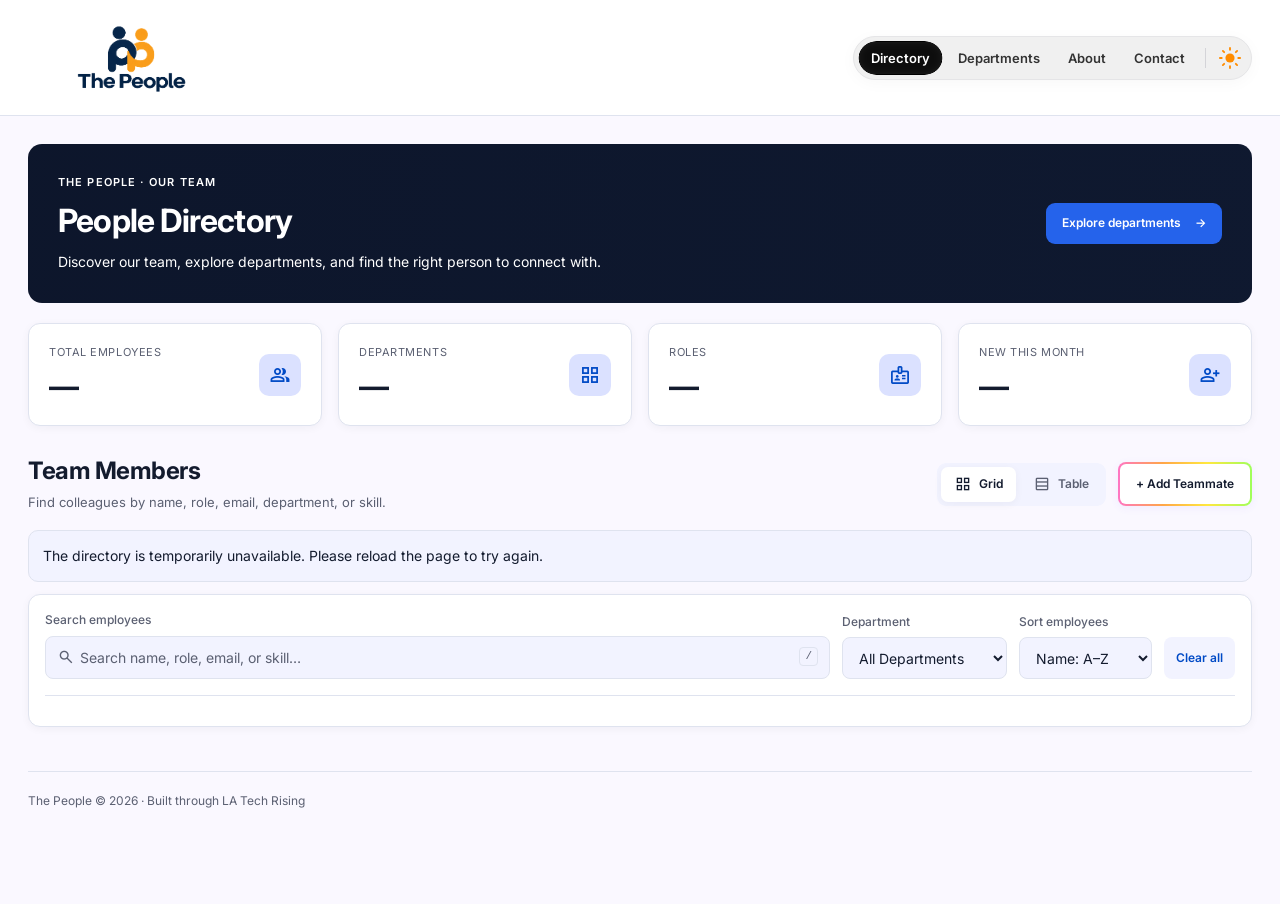
==== index.html @ 2de629af "Revert "Integrate Jacquese's larger employee cards with all profile sections"" ====
<!DOCTYPE html>
<html lang="en">
<head>
  <meta charset="UTF-8">
  <meta name="viewport" content="width=device-width, initial-scale=1">
  <meta name="description" content="The People: find team members, explore departments, and connect with the team.">
  <title>The People | Employee Directory</title>
  <link rel="icon" type="image/png" href="the-people-logo.png">
  <link rel="stylesheet" href="https://fonts.googleapis.com/css2?family=Inter:wght@400;500;600;700&display=swap">
  <link rel="stylesheet" href="https://fonts.googleapis.com/css2?family=Material+Symbols+Outlined:opsz,wght,FILL,GRAD@20..48,400,0,0&display=swap">
  <link rel="stylesheet" href="directory.css?v=najeeb-d2d3-city-time-16">
  <link rel="stylesheet" href="theme-changer.css?v=theme-11">
  <link rel="stylesheet" href="kinetic-nav.css?v=kinetic-sentence-14">
  <link rel="stylesheet" href="liquid-navigation.css?v=liquid-nav-15">
</head>
<body class="directory-page">
  <a class="skip-link" href="#directory">Skip to employee directory</a>
  <header class="directory-header" id="Home">
    <div class="header-container">
      <a class="logo people-logo" href="#directory" aria-label="The People directory"><img src="the-people-logo.png" alt="The People" width="1960" height="816"></a>
      <button class="menu-toggle" type="button" aria-label="Open navigation menu" aria-controls="primary-navigation" aria-expanded="false">☰</button>
      <nav class="nav-links liquid-navigation" id="primary-navigation" aria-label="Main navigation">
        <svg class="liquid-defs" aria-hidden="true" width="0" height="0"><defs><filter id="directory-nav-goo" x="-30%" y="-70%" width="160%" height="240%"><feGaussianBlur in="SourceGraphic" stdDeviation="5" result="blur"/><feColorMatrix in="blur" mode="matrix" values="1 0 0 0 0  0 1 0 0 0  0 0 1 0 0  0 0 0 18 -7"/></filter></defs></svg><span class="liquid-layer" aria-hidden="true"><span class="liquid-pill"></span></span>
        <a href="#directory">Directory</a><a href="#Departments">Departments</a><a href="#About">About</a><a href="#Contact">Contact</a>
        <span class="liquid-divider" aria-hidden="true"></span>
        <button id="darkModeToggle" class="theme-changer" type="button" aria-label="Switch to dark mode" aria-pressed="false" title="Switch to dark mode"><svg class="changer-sun" viewBox="0 0 24 24" aria-hidden="true"><circle cx="12" cy="12" r="5" fill="currentColor"/><path d="M12 1v2m0 18v2M4.22 4.22l1.42 1.42m12.72 12.72l1.42 1.42M1 12h2m18 0h2M4.22 19.78l1.42-1.42M18.36 5.64l1.42-1.42" fill="none" stroke="currentColor" stroke-width="2" stroke-linecap="round"/></svg><svg class="changer-moon" viewBox="0 0 24 24" aria-hidden="true"><path d="M21 12.79A9 9 0 1 1 11.21 3 7 7 0 0 0 21 12.79Z" fill="currentColor"/></svg></button>
      </nav>

    </div>
  </header>
  <main class="page-shell" id="page-content">
    <section data-page="directory" class="hero-section" aria-labelledby="page-title">
      <div><p class="hero-label">THE PEOPLE · OUR TEAM</p><h1 id="page-title">People Directory</h1><p class="hero-description">Discover our team, explore departments, and find the right person to connect with.</p></div>
      <a class="hero-link" href="#Departments">Explore departments <span aria-hidden="true">→</span></a>
    </section>
    <section data-page="directory" class="statistics-section" aria-label="Employee statistics">
      <article class="stat-card"><div><p>Total employees</p><h2 id="total-employees">—</h2></div><span class="stat-icon" aria-hidden="true"><span class="material-symbols-outlined">group</span></span></article>
      <article class="stat-card"><div><p>Departments</p><h2 id="total-departments">—</h2></div><span class="stat-icon" aria-hidden="true"><span class="material-symbols-outlined">grid_view</span></span></article>
      <article class="stat-card"><div><p>Roles</p><h2 id="total-roles">—</h2></div><span class="stat-icon" aria-hidden="true"><span class="material-symbols-outlined">badge</span></span></article>
      <article class="stat-card"><div><p>New this month</p><h2 id="new-employees">—</h2></div><span class="stat-icon" aria-hidden="true"><span class="material-symbols-outlined">person_add</span></span></article>
    </section>
    <section data-page="directory" id="directory" class="directory-section">
      <div class="section-heading">
        <div><h2>Team Members</h2><p class="search-intro">Find colleagues by <span class="kinetic-word">name</span>, <span class="kinetic-word">role</span>, <span class="kinetic-word">email</span>, <span class="kinetic-word">department</span>, or <span class="kinetic-word">skill</span>.</p></div>
        <div class="directory-toolbar">
        <div class="view-switch" role="group" aria-label="Directory view">
          <button id="viewGridBtn" type="button" aria-pressed="true" aria-controls="employee-list"><span class="material-symbols-outlined" aria-hidden="true">grid_view</span> Grid</button>
          <button id="viewTableBtn" type="button" aria-pressed="false" aria-controls="employee-table-view"><span class="material-symbols-outlined" aria-hidden="true">table_rows</span> Table</button>
        </div>
        <a class="add-teammate" href="admin.html">+ Add Teammate</a>
        </div>
      </div>
      <p id="directory-status" role="status" aria-live="polite" hidden></p>
      <section class="filter-panel" aria-label="Find employees">
        <div class="search-container">
          <div class="search-field"><label for="search">Search employees</label><div class="input-wrap"><span class="search-icon material-symbols-outlined" aria-hidden="true">search</span><input id="search" type="search" placeholder="Search name, role, email, or skill…" aria-keyshortcuts="/"><kbd aria-hidden="true">/</kbd></div></div>
          <div class="filter-field"><label for="department-filter">Department</label><select id="department-filter"><option value="all">All Departments</option></select></div>
          <div class="filter-field"><label for="sort-filter">Sort employees</label><select id="sort-filter"><option value="az">Name: A–Z</option><option value="za">Name: Z–A</option></select></div>
          <button id="clearSearch" class="clear-button" type="button" aria-label="Clear search and filters">Clear all</button>
        </div>
        <div id="department-pills" class="department-pills" role="group" aria-label="Quick department filters"></div>
      </section>
      <p id="results-count" aria-live="polite"></p>
      <section id="employee-list" class="employee-grid" aria-label="Employee profiles"></section>
      <div id="employee-table-view" class="table-wrap" hidden>
        <table class="employee-table"><caption class="visually-hidden">Team members matching your search and department filter</caption><thead><tr><th scope="col">Employee</th><th scope="col">Department</th><th scope="col">Email</th><th scope="col">Skills</th><th scope="col">Actions</th></tr></thead><tbody id="employee-table-body"></tbody></table>
      </div>
    </section>
    <section data-page="Departments" hidden id="Departments" class="departments-section" aria-labelledby="departments-heading">
      <div class="section-heading"><div><h2 id="departments-heading">Departments</h2><p>Select a department to meet its team.</p></div></div>
      <div id="department-grid" class="department-grid" role="group" aria-label="Departments"></div>
      <div id="department-members" class="department-members" aria-live="polite" hidden></div>
    </section>
      <section data-page="About" hidden id="About" class="about-section" aria-label="About Our Team"><p class="eyebrow">BUILT TOGETHER</p><h2>About Our Team</h2><p>We built this Employee Directory App through the LA Tech Rising internship program. Our team uses HTML, CSS, and JavaScript to help people find colleagues, explore departments, and connect.</p><div class="team-values"><span>Collaboration</span><span>Learning</span><span>Teamwork</span></div></section>
      <section data-page="Contact" hidden id="Contact" class="contact-section" aria-label="Contact Us"><p class="eyebrow">LET’S CONNECT</p><h2>Contact Us</h2><dl><div><dt>Email</dt><dd><a href="mailto:Aomid6362@gmail.com">Aomid6362@gmail.com</a></dd></div><div><dt>Location</dt><dd>Los Angeles, CA</dd></div><div><dt>LinkedIn</dt><dd><a href="https://www.linkedin.com/in/ahmadiomid92/" target="_blank" rel="noopener noreferrer">Omid Ahmadi ↗</a></dd></div></dl></section>
    <footer id="site-footer"><p>The People © 2026 · Built through LA Tech Rising</p></footer>
  </main>
  <!-- Keep this order: library, configuration, shared store, directory UI. -->
  <script src="supabase-2.118.0.js"></script>
  <script src="supabase-config.js"></script>
  <script src="employee-store.js?v=world-location-17"></script>
  <script src="card-local-time.js?v=world-location-17"></script>
  <script src="directory.js?v=najeeb-d2d3-spotlight-profile-18"></script>
  <script src="kinetic-text.js?v=kinetic-sentence-14"></script>
  <script src="liquid-navigation.js?v=liquid-nav-15"></script>
</body>
</html>
---- directory.css ----
/* Design adapted from the uploaded Stitch page. Public directory only;
   admin.html uses admin.css; both pages load their own feature styles. */
:root{color-scheme:light;--page:#faf8ff;--panel:#fff;--soft:#f2f3ff;--line:#dfe3ef;--ink:#131b2e;--muted:#5b6072;--primary:#004ac6;--primary-soft:#dbe1ff;--hero:#172343;--shadow:0 2px 9px rgba(19,27,46,.045)}
body.darkMode{color-scheme:dark;--page:#101522;--panel:#192131;--soft:#242d42;--line:#35415a;--ink:#edf1ff;--muted:#b8c3db;--primary:#a7c1ff;--primary-soft:#293d67;--hero:#1b2b51;--shadow:0 2px 9px rgba(0,0,0,.12)}
*{box-sizing:border-box}html{scroll-behavior:smooth;scroll-padding-top:24px}body{margin:0;background:var(--page);color:var(--ink);font:14px/1.55 Inter,Arial,sans-serif}h1,h2,h3,p{margin:0}h1,h2,h3{line-height:1.25}a{color:var(--primary)}button,input,select{font:inherit}button,a,input,select{-webkit-tap-highlight-color:transparent}button{cursor:pointer}button:disabled{cursor:default}button,a,input,select{touch-action:manipulation}button:focus-visible,a:focus-visible,input:focus-visible,select:focus-visible,[tabindex]:focus-visible{outline:3px solid var(--primary);outline-offset:3px}[hidden]{display:none!important}img{max-width:100%}.visually-hidden,.skip-link:not(:focus){position:absolute;width:1px;height:1px;padding:0;margin:-1px;overflow:hidden;clip-path:inset(50%);white-space:nowrap;border:0}.skip-link:focus{display:block;padding:12px;background:var(--panel)}
.directory-header{background:var(--panel);border-bottom:1px solid var(--line)}.header-container{max-width:1280px;margin:auto;min-height:76px;padding:16px 28px;display:flex;align-items:center;gap:24px}.logo{display:flex;align-items:center;gap:10px;font-weight:700;font-size:18px;color:var(--ink);text-decoration:none;white-space:nowrap}.brand-mark{display:grid;place-items:center;width:34px;height:34px;border-radius:10px;background:var(--primary);color:var(--panel);font-size:13px}.brand-label{font-size:11px;background:var(--soft);color:var(--muted);padding:3px 9px;border-radius:20px;font-weight:500}.nav-links{display:flex;gap:5px;margin-left:auto}.nav-links a{padding:8px 11px;border-radius:8px;color:var(--muted);text-decoration:none;font-size:13px;font-weight:500}.nav-links a:hover,.nav-links a.active{background:var(--soft);color:var(--ink)}.theme-toggle,.menu-toggle{border:1px solid var(--line);border-radius:8px;background:var(--panel);color:var(--ink);min-height:40px;padding:7px 11px;font-size:12px;white-space:nowrap}.menu-toggle{display:none}.page-shell{max-width:1280px;padding:28px;margin:auto}
.hero-section{display:flex;align-items:center;justify-content:space-between;gap:24px;padding:30px;border-radius:14px;background:var(--hero);color:#fff}.hero-label{font-size:11px;letter-spacing:.1em;font-weight:600;color:#c8d7ff;margin-bottom:10px}.hero-section h1{font-size:32px;letter-spacing:-.025em}.hero-description{margin-top:10px;max-width:620px;color:#d1daef}.hero-link{flex-shrink:0;display:inline-flex;align-items:center;gap:14px;padding:11px 16px;border-radius:9px;background:#2563eb;color:#fff;text-decoration:none;font-size:12px;font-weight:600}.hero-link:hover{background:#1955d8}
.statistics-section{display:grid;grid-template-columns:repeat(4,minmax(0,1fr));gap:16px;margin:20px 0 30px}.stat-card{display:flex;align-items:center;justify-content:space-between;gap:16px;padding:20px;border:1px solid var(--line);border-radius:12px;background:var(--panel);box-shadow:var(--shadow)}.stat-card p{font-size:11px;text-transform:uppercase;letter-spacing:.05em;color:var(--muted)}.stat-card h2{font-size:30px;margin-top:7px;letter-spacing:-.02em}.stat-icon{display:grid;place-items:center;flex:0 0 42px;height:42px;border-radius:10px;background:var(--primary-soft);color:var(--primary);font-size:22px}
.section-heading{display:flex;align-items:center;justify-content:space-between;gap:16px;margin-bottom:18px}.section-heading h2{font-size:24px;letter-spacing:-.02em}.section-heading p{margin-top:6px;color:var(--muted);font-size:13px}.view-switch{display:inline-flex;flex-shrink:0;gap:4px;background:var(--soft);padding:4px;border-radius:9px}.view-switch button{display:flex;gap:7px;align-items:center;border:0;border-radius:7px;padding:8px 13px;background:transparent;color:var(--muted);font-size:12px;font-weight:600}.view-switch button[aria-pressed="true"]{background:var(--panel);color:var(--ink);box-shadow:var(--shadow)}.view-switch span{font-size:18px;line-height:1}
.filter-panel{background:var(--panel);border:1px solid var(--line);border-radius:12px;padding:16px;box-shadow:var(--shadow)}.search-container{display:flex;align-items:flex-end;gap:12px}.search-container label{display:block;color:var(--muted);font-size:12px;font-weight:500;margin-bottom:6px}.search-field{min-width:0;flex:1}.input-wrap{position:relative}.input-wrap input{width:100%;padding:10px 38px 10px 34px}.search-icon{position:absolute;left:12px;top:10px;color:var(--muted)}kbd{position:absolute;right:12px;top:11px;color:var(--muted);border:1px solid var(--line);border-radius:4px;font-size:11px;padding:0 5px}.search-container input,.search-container select{min-height:42px;border:1px solid var(--line);border-radius:8px;background:var(--soft);color:var(--ink)}input::placeholder{color:var(--muted)}.search-container select{max-width:220px;width:100%;padding:9px 26px 9px 12px}.clear-button{min-height:42px;padding:8px 12px;border:0;border-radius:8px;background:var(--soft);color:var(--primary);font-size:12px;font-weight:600}.department-pills{display:flex;gap:8px;flex-wrap:wrap;margin-top:16px;border-top:1px solid var(--line);padding-top:14px}.department-pills button{padding:6px 12px;border:0;border-radius:20px;background:var(--soft);color:var(--muted);font-size:12px}.department-pills button[aria-pressed="true"]{background:var(--primary);color:var(--panel)}#results-count{font-size:12px;color:var(--muted);margin:16px 0}#directory-status{padding:14px;margin:12px 0;border:1px solid var(--line);background:var(--soft);border-radius:10px;color:var(--ink)}
.employee-grid{display:grid;grid-template-columns:repeat(4,minmax(0,1fr));gap:16px}.employee-card{display:flex;flex-direction:column;min-width:0;overflow:hidden;background:var(--panel);border:1px solid var(--line);border-radius:12px;box-shadow:var(--shadow);transition:box-shadow .18s,border-color .18s}.employee-card:hover{border-color:var(--primary);box-shadow:0 6px 20px rgba(19,27,46,.09)}.card-main{display:flex;flex:1;flex-direction:column;align-items:flex-start;gap:12px;padding:18px}.card-top{width:100%;display:flex;align-items:flex-start;justify-content:space-between;gap:10px}.employee-avatar{display:grid;place-items:center;overflow:hidden;flex-shrink:0;width:56px;height:56px;border-radius:50%;background:var(--primary-soft);color:var(--primary);font-size:17px;font-weight:600}.employee-avatar img{width:100%;height:100%;object-fit:cover}.employee-card h3{font-size:16px;letter-spacing:-.015em;overflow-wrap:anywhere}.employee-title{color:var(--muted);font-size:13px;margin-top:4px}.department-badge{display:inline-block;max-width:100%;border-radius:20px;background:var(--primary-soft);color:var(--primary);font-size:11px;font-weight:600;padding:4px 9px;overflow-wrap:anywhere}.employee-email{font-size:12px;color:var(--muted);text-decoration:none;overflow-wrap:anywhere}.employee-email:hover{text-decoration:underline;color:var(--primary)}.skill-badges{display:flex;flex-wrap:wrap;gap:5px}.skill-badge{display:inline-block;border-radius:5px;padding:3px 7px;background:var(--soft);color:var(--ink);font-size:11px;font-weight:500;overflow-wrap:anywhere}.card-footer{display:flex;align-items:center;justify-content:space-between;flex-wrap:wrap;gap:8px;padding:10px 14px;background:var(--soft)}.card-actions{display:flex;align-items:center;gap:6px}.copy-email,.profile-button{min-height:36px;padding:7px 9px;border:0;border-radius:7px;background:var(--panel);color:var(--primary);font-size:12px;font-weight:600}.profile-button{background:transparent}.copy-email:hover,.profile-button:hover{background:var(--primary-soft)}.social-links{display:flex;align-items:center;flex-wrap:wrap;gap:8px}.social-links a{display:inline-flex;align-items:center;justify-content:center;min-width:30px;min-height:30px;border-radius:6px;font-size:12px}.social-links img{display:block;width:19px;height:19px;object-fit:contain}.social-fallback{font-size:11px;padding:3px}.empty-state{grid-column:1/-1;text-align:center;padding:32px;color:var(--muted)}
.table-wrap{overflow-x:auto;border:1px solid var(--line);border-radius:12px;background:var(--panel)}.employee-table{border-collapse:collapse;width:100%;font-size:13px;min-width:720px;text-align:left}.employee-table th{padding:13px 16px;background:var(--soft);color:var(--muted);font-size:11px;letter-spacing:.04em;text-transform:uppercase;font-weight:600}.employee-table td{padding:14px 16px;border-top:1px solid var(--line);vertical-align:middle}.employee-table td:nth-child(4){min-width:170px}.table-person{display:flex;align-items:center;gap:10px;min-width:170px}.table-person .employee-avatar{width:38px;height:38px;font-size:12px}.table-person strong{font-size:13px;font-weight:600}.table-person p{font-size:12px;color:var(--muted);margin-top:3px}.employee-table .employee-email{color:var(--primary)}.table-actions{display:flex;gap:6px}
.departments-section{margin-top:34px;padding:24px;border:1px solid var(--line);border-radius:14px;background:var(--panel)}.department-grid{display:grid;grid-template-columns:repeat(auto-fit,minmax(160px,220px));gap:12px}.department-card{display:flex;flex-direction:column;align-items:flex-start;gap:4px;min-width:0;padding:16px;background:var(--soft);color:var(--ink);border:1px solid transparent;border-radius:10px;text-align:left}.department-card:hover,.department-card.active{border-color:var(--primary)}.department-icon{width:26px;height:26px;color:var(--primary);margin-bottom:8px}.department-icon svg,.department-arrow svg,.member-chevron svg{display:block;width:100%;height:100%}.department-name{font-size:14px;font-weight:600}.department-count{font-size:12px;color:var(--muted)}.department-footer{width:100%;display:flex;align-items:center;justify-content:space-between;margin-top:12px}.department-faces{display:flex}.department-face{display:grid;place-items:center;overflow:hidden;width:26px;height:26px;border:2px solid var(--panel);border-radius:50%;margin-left:-6px;background:var(--primary-soft);color:var(--primary);font-size:9px}.department-face:first-child{margin-left:0}.department-face img{width:100%;height:100%;object-fit:cover}.department-arrow{width:20px;height:20px;color:var(--primary)}.department-members{margin-top:20px;padding-top:20px;border-top:1px solid var(--line)}.department-members-header{display:flex;align-items:center;justify-content:space-between;margin-bottom:14px}.department-members-close{border:0;border-radius:7px;padding:7px 12px;background:var(--soft);color:var(--ink)}.department-member-list{display:grid;gap:8px;list-style:none;margin:0;padding:0}.member-item{border:1px solid var(--line);border-radius:9px;overflow:hidden}.member-row{display:flex;align-items:center;width:100%;gap:12px;background:var(--soft);color:var(--ink);border:0;padding:12px;text-align:left}.member-avatar{display:grid;place-items:center;overflow:hidden;flex:0 0 40px;height:40px;border-radius:50%;background:var(--primary-soft);color:var(--primary);font-size:12px}.member-avatar img{width:100%;height:100%;object-fit:cover}.member-text{display:flex;flex:1;flex-direction:column}.member-name{font-weight:600}.member-title{font-size:12px;color:var(--muted)}.member-chevron{width:18px;height:18px;color:var(--muted)}.member-item.open .member-chevron{transform:rotate(180deg)}.member-details{padding:16px}.member-email{display:block;margin-bottom:12px;overflow-wrap:anywhere}.member-actions{display:flex;gap:8px;flex-wrap:wrap}.member-details .social-links{margin-top:12px}
.about-contact-section{display:grid;grid-template-columns:1.2fr 1fr;gap:18px;margin-top:24px}.about-section,.contact-section{min-width:0;padding:24px;border-radius:12px;background:var(--panel);border:1px solid var(--line)}.eyebrow{font-size:10px;font-weight:600;letter-spacing:.09em;color:var(--primary);margin-bottom:9px}.about-contact-section h2{font-size:22px;margin-bottom:12px}.about-section>p:not(.eyebrow){color:var(--muted);line-height:1.8}.team-values{display:flex;flex-wrap:wrap;gap:8px;margin-top:20px}.team-values span{padding:6px 11px;border-radius:7px;background:var(--soft);font-size:12px;color:var(--muted)}dl{margin:0}dl>div{display:grid;grid-template-columns:75px minmax(0,1fr);gap:12px;margin-top:12px}dt{color:var(--muted);font-size:12px}dd{margin:0;overflow-wrap:anywhere}#site-footer{display:flex;justify-content:space-between;align-items:center;gap:16px;margin-top:28px;border-top:1px solid var(--line);padding:20px 0;color:var(--muted);font-size:12px}.footer-admin{display:inline-flex;align-items:center;gap:7px;padding:8px 14px;border:1px solid var(--line);border-radius:8px;background:var(--panel);color:var(--muted);text-decoration:none;font-weight:500}
.profile-modal{position:fixed;inset:0;z-index:1000;display:grid;place-items:center;background:rgba(6,13,30,.62);padding:20px}.profile-modal-content{position:relative;width:min(680px,100%);max-height:90vh;overflow-y:auto;padding:28px;border-radius:16px;background:var(--panel);color:var(--ink);box-shadow:0 20px 70px rgba(0,0,0,.25)}.modal-close{position:absolute;top:12px;right:12px;display:grid;place-items:center;width:36px;height:36px;border:0;border-radius:8px;background:var(--soft);color:var(--ink);font-size:25px}.profile-header{display:flex;align-items:center;gap:18px;padding-right:28px;margin-bottom:24px}.profile-header .profile-avatar{width:76px;height:76px;font-size:22px}.profile-header h2{font-size:22px}.profile-header p{color:var(--muted);margin:5px 0 10px}.profile-tabs{display:flex;gap:6px;border-bottom:1px solid var(--line);margin-bottom:20px}.profile-tab{padding:10px 12px;border:0;border-bottom:3px solid transparent;background:transparent;color:var(--muted);font-size:13px}.profile-tab.active{border-color:var(--primary);color:var(--primary)}.profile-panel{min-height:100px;overflow-wrap:anywhere}.profile-bio{line-height:1.8;color:var(--muted)}.skills-heading{font-size:15px;margin-bottom:12px}.profile-panel .social-links{margin-top:16px}.back-to-top{position:fixed;bottom:20px;right:20px;display:none;place-items:center;width:42px;height:42px;border:1px solid var(--line);border-radius:50%;background:var(--panel);color:var(--primary);box-shadow:var(--shadow);font-size:20px;z-index:10}.back-to-top.show{display:grid}
@media(min-width:1450px){.employee-grid{grid-template-columns:repeat(4,minmax(0,1fr))}}
@media(max-width:1100px){.employee-grid{grid-template-columns:repeat(3,minmax(0,1fr))}.brand-label{display:none}.header-container{gap:12px}.nav-links a{padding:7px}.logo{font-size:16px}}
@media(max-width:850px){.employee-grid{grid-template-columns:repeat(2,minmax(0,1fr))}.statistics-section{grid-template-columns:repeat(2,minmax(0,1fr))}.header-container{flex-wrap:wrap;justify-content:space-between;padding:14px 20px}.menu-toggle{display:block;margin-left:auto}.nav-links{display:none;order:4;width:100%;margin:0;flex-wrap:wrap}.nav-links.open{display:flex}.hero-section{align-items:flex-start;flex-direction:column}.search-container{flex-wrap:wrap}.search-field{flex:1 1 100%}.filter-field{flex:1;min-width:130px}.search-container select{max-width:none}.about-contact-section{grid-template-columns:1fr}}
@media(max-width:500px){.page-shell{padding:16px}.header-container{padding:12px 16px}.logo{font-size:14px;gap:7px}.brand-mark{width:28px;height:28px}.theme-toggle{font-size:11px;padding:7px 9px}.hero-section{padding:22px}.hero-section h1{font-size:28px}.hero-description{font-size:13px}.statistics-section{gap:10px;margin:14px 0 24px}.stat-card{padding:14px;gap:8px}.stat-card h2{font-size:26px}.stat-card p{font-size:10px}.stat-icon{flex-basis:30px;height:30px;font-size:17px}.section-heading{align-items:flex-start;flex-wrap:wrap}.section-heading h2{font-size:22px}.employee-grid{grid-template-columns:minmax(0,1fr)}.filter-panel{padding:12px}.clear-button{width:100%}.departments-section{padding:16px}.department-grid{grid-template-columns:repeat(2,minmax(0,1fr))}.department-card{padding:12px}.profile-modal{padding:12px}.profile-modal-content{padding:20px}.profile-header{align-items:flex-start;gap:12px}.profile-header .profile-avatar{width:54px;height:54px}.profile-header h2{font-size:18px}.profile-tab{padding:9px;font-size:12px}#site-footer{align-items:flex-start}}
@media(pointer:coarse){button,.social-links a,.footer-admin{min-height:44px}.social-links a{min-width:44px}.card-footer{padding:10px 12px}}
@media(prefers-reduced-motion:reduce){html{scroll-behavior:auto}*,*::before,*::after{animation:none!important;transition:none!important}}

.material-symbols-outlined{font-family:"Material Symbols Outlined";font-weight:400;font-style:normal;font-size:20px;line-height:1;letter-spacing:normal;text-transform:none;display:inline-block;white-space:nowrap;word-wrap:normal;direction:ltr;-webkit-font-feature-settings:"liga";font-feature-settings:"liga";-webkit-font-smoothing:antialiased}.stat-icon .material-symbols-outlined{font-size:22px}.search-icon.material-symbols-outlined{font-size:18px;top:12px}.footer-admin .material-symbols-outlined{font-size:16px}


.directory-toolbar{display:flex;align-items:center;justify-content:flex-end;flex-wrap:wrap;gap:12px}.add-teammate{display:inline-flex;align-items:center;justify-content:center;min-height:44px;padding:10px 16px;border-radius:8px;background:var(--primary);color:var(--panel);font-size:12px;font-weight:600;text-decoration:none;white-space:nowrap}.add-teammate:hover{filter:brightness(.92)}
@media(max-width:500px){.directory-toolbar{width:100%;justify-content:flex-start;gap:10px}}


/* Employee cards match the supplied serif card reference. */
.employee-card{font-family:"Times New Roman",Times,serif;border:1px solid transparent;border-radius:12px;background:#fff;box-shadow:none;color:#153469;transition:transform .2s ease,box-shadow .2s ease,border-color .2s ease}
.employee-card:hover,.employee-card:focus-within{transform:translateY(-5px);border-color:#dcd6ff;box-shadow:0 12px 28px rgba(53,45,119,.14)}
.employee-card .card-main{padding:16px;gap:14px;min-height:232px}.employee-card .card-top{align-items:flex-start;min-height:60px}.employee-card .employee-avatar{width:56px;height:56px;font-family:"Times New Roman",Times,serif}.card-top-actions{display:flex;align-items:center;gap:7px;margin-top:2px;max-width:calc(100% - 68px)}
.employee-card .department-badge{background:#e5dfff;color:#3100ff;font:700 11px/1.2 "Times New Roman",Times,serif;letter-spacing:.2px;padding:3px 9px;max-width:170px}.card-icon{display:inline-flex;width:16px;height:16px;flex-shrink:0}.card-icon svg{width:100%;height:100%}
.card-bookmark{display:inline-flex;align-items:center;justify-content:center;width:28px;min-height:28px;flex-shrink:0;border:0;border-radius:5px;padding:5px;background:transparent;color:#65778f}.card-bookmark[aria-pressed="true"]{color:#3100ff;background:#ede8ff}.card-bookmark[aria-pressed="true"] svg{fill:#ded6ff}.card-bookmark:hover{background:#f0edff}
.card-name-row{display:flex;align-items:center;gap:6px}.employee-card h3{font:700 16px/1.2 "Times New Roman",Times,serif;letter-spacing:0}.card-name-link{border:0;padding:0;background:transparent;color:#0055db;font:inherit;text-align:left;cursor:pointer}.card-name-link:hover{text-decoration:underline}.card-role-badge{padding:3px 5px;border-radius:4px;background:#f5f1ff;color:#3100ff;font-size:11px;line-height:1.2}.employee-card .employee-title{font:13px/1.35 "Times New Roman",Times,serif;color:#153469;margin-top:3px}.card-details{display:grid;gap:7px}.card-details p{display:flex;align-items:center;gap:7px;font-size:13px;line-height:1.35}.card-details .card-icon{color:#75869a}.card-details p span:last-child{overflow-wrap:anywhere}
.employee-card .skill-badges{gap:5px;margin-top:auto}.employee-card .skill-badge{padding:3px 8px;border-radius:4px;background:#ececff;color:#102b56;font:12px/1.2 "Times New Roman",Times,serif}.employee-card .card-footer{padding:11px 16px;min-height:54px;background:#f4f2ff;flex-wrap:nowrap}.employee-card .card-actions{gap:8px}.card-email-icon,.employee-card .card-contact-icon{display:inline-flex;align-items:center;justify-content:center;min-width:28px;min-height:30px;border:0;padding:5px;background:transparent;color:#364966;border-radius:5px}.card-email-icon:hover,.employee-card .card-contact-icon:hover{background:#e5e0ff}.employee-card .profile-button{display:inline-flex;align-items:center;gap:5px;padding:5px 0;min-height:30px;background:transparent;color:#0055db;font:12px "Times New Roman",Times,serif}.employee-card .profile-button .card-icon{width:13px;height:13px}.employee-card .profile-button:hover{text-decoration:underline}
body.darkMode .employee-card{background:var(--panel);color:var(--ink)}body.darkMode .employee-card .employee-title{color:var(--muted)}body.darkMode .employee-card .card-footer{background:var(--soft)}body.darkMode .card-name-link,body.darkMode .employee-card .profile-button{color:#a7c1ff}body.darkMode .card-email-icon,body.darkMode .employee-card .card-contact-icon{color:var(--ink)}body.darkMode .employee-card .skill-badge{background:#303650;color:#edf1ff}
@media(pointer:coarse){.employee-card .card-email-icon,.employee-card .card-contact-icon,.employee-card .profile-button,.card-bookmark{min-height:44px;min-width:36px}}
@media(prefers-reduced-motion:reduce){.employee-card:hover,.employee-card:focus-within{transform:none}}


/* The People branding and reference-inspired interactive theme switch. */
.people-logo{flex-shrink:0;border-radius:10px;background:#fff;padding:2px 8px;line-height:0}.people-logo img{display:block;width:190px;height:79px;object-fit:contain}.header-container{min-height:100px}
.day-night-toggle{position:relative;flex-shrink:0;width:166px;height:48px;min-height:48px;border:2px solid #e5e5e7;border-radius:999px;padding:0;background:#e5e5e7;color:#080808;overflow:hidden;transition:background-color .3s ease,border-color .3s ease,box-shadow .2s ease}.day-night-toggle:hover{box-shadow:0 3px 12px rgba(0,0,0,.16)}.day-night-toggle:active{scale:.97}.theme-label{position:absolute;top:50%;font:700 12px/1 Arial,sans-serif;letter-spacing:.1px;transform:translateY(-50%);transition:opacity .2s ease}.theme-day{left:16px}.theme-night{right:12px;opacity:0;color:#fff}.theme-thumb{position:absolute;top:1px;left:119px;display:grid;place-items:center;width:42px;height:42px;border-radius:50%;background:#fff;color:#050505;box-shadow:-1px 0 1px rgba(0,0,0,.3);transition:transform .35s cubic-bezier(.22,.7,.28,1)}.theme-thumb svg{position:absolute;width:30px;height:30px;transition:opacity .22s ease,transform .35s ease}.theme-sun{opacity:1;transform:rotate(0)}.theme-moon{opacity:0;transform:rotate(-35deg) scale(.7)}.day-night-toggle[aria-pressed="true"]{background:#050505;border-color:#050505}.day-night-toggle[aria-pressed="true"] .theme-thumb{transform:translateX(-118px)}.day-night-toggle[aria-pressed="true"] .theme-day{opacity:0}.day-night-toggle[aria-pressed="true"] .theme-night{opacity:1}.day-night-toggle[aria-pressed="true"] .theme-sun{opacity:0;transform:rotate(70deg) scale(.7)}.day-night-toggle[aria-pressed="true"] .theme-moon{opacity:1;transform:rotate(0) scale(1)}
@media(max-width:1100px) and (min-width:851px){.header-container{flex-wrap:wrap}.nav-links{order:3;width:100%;justify-content:center}}
@media(max-width:500px){.people-logo img{width:130px;height:54px}.header-container{gap:10px;min-height:80px}.day-night-toggle{width:142px;height:44px;min-height:44px}.theme-thumb{width:38px;height:38px;left:99px}.theme-label{font-size:10px}.theme-day{left:11px}.theme-night{right:8px}.day-night-toggle[aria-pressed="true"] .theme-thumb{transform:translateX(-98px)}.theme-thumb svg{width:27px;height:27px}.menu-toggle{order:2;margin-left:0}.day-night-toggle{margin-left:auto}}
@media(prefers-reduced-motion:reduce){.day-night-toggle,.theme-thumb,.theme-thumb svg,.theme-label{transition:none}.day-night-toggle:active{scale:1}}


/* Each navigation destination occupies its own view. */
.page-shell{min-height:calc(100vh - 112px)}
.departments-section[data-page]{margin-top:0}
.about-section[data-page],.contact-section[data-page]{min-height:260px}
.about-section h2,.contact-section h2{font-size:22px;margin-bottom:12px}


/* Rainbow outline action, adapted for the directory's native link. */
.add-teammate{position:relative;isolation:isolate;border:2px solid transparent;background:linear-gradient(var(--panel),var(--panel)) padding-box,linear-gradient(90deg,#ff75c3,#ffa647,#ffe83f,#9fff5b,#70e2ff,#a88bff,#ff75c3) border-box;background-size:100% 100%,200% 100%;color:var(--ink);animation:teammate-rainbow 4s linear infinite;transition:transform .2s,box-shadow .2s;box-shadow:0 2px 8px #6d4aff12}
.add-teammate:hover{filter:none;transform:translateY(-2px);box-shadow:0 4px 16px #8662dd35}
.add-teammate:active{transform:translateY(0)}
.add-teammate:focus-visible{outline:3px solid var(--primary);outline-offset:4px}
.stat-card h2{font-variant-numeric:tabular-nums;min-width:2ch}
@keyframes teammate-rainbow{to{background-position:0 0,200% 0}}
@media(prefers-reduced-motion:reduce){.add-teammate{animation:none;transition:none}.add-teammate:hover{transform:none}}

.stat-digit{display:inline-block;height:1.2em;line-height:1.2;overflow:hidden;vertical-align:bottom;mask-image:linear-gradient(transparent,#000 12%,#000 88%,transparent)}
.stat-digit-strip{display:flex;flex-direction:column;will-change:transform}.stat-digit-strip>span{display:block;flex:0 0 1.2em;height:1.2em;line-height:1.2;text-align:center}

/* Interactive image logo: retain its original artwork and clickable area. */
.people-logo{perspective:700px}
.people-logo img{transform:rotateX(var(--logo-x,0deg)) rotateY(var(--logo-y,0deg));transition:transform .25s ease,filter .25s ease}
@media(hover:hover) and (pointer:fine){.people-logo:hover img{transform:rotateX(var(--logo-x,0deg)) rotateY(var(--logo-y,0deg)) scale(1.035);filter:drop-shadow(0 4px 5px #08274725)}}
.people-logo:focus-visible{outline:3px solid var(--primary);outline-offset:4px}
@media(prefers-reduced-motion:reduce){.people-logo img,.people-logo:hover img{transform:none;filter:none;transition:none}}

/* Directory banner: the existing Los Angeles photo with readable foreground text. */
.hero-section[data-page="directory"]{
 background-color:#17243f;
 background-image:linear-gradient(90deg,rgba(10,18,38,.78),rgba(10,18,38,.62)),url("skyphoto2.png");
 background-size:cover;
 background-position:center 32%;
 background-repeat:no-repeat;
}
.hero-section[data-page="directory"] .hero-label,
.hero-section[data-page="directory"] .hero-description{color:#fff}

/* Local time uses the same compact typography and icon alignment as location. */
.card-details .card-time-row{font:inherit;font-size:13px;line-height:1.35;margin:0}
.card-local-time{font:inherit;color:inherit;font-variant-numeric:tabular-nums}

/* Week 6 D2/D3: headcount share, bar, and filtered View Directory link */
.department-tile{display:flex;flex-direction:column;gap:6px;min-width:0}
.department-tile .department-card{width:100%;flex:1}
.department-share{font-size:12px;font-weight:600;color:var(--ink);margin-top:6px}
.department-bar{display:block;width:100%;height:6px;border-radius:999px;background:var(--line);overflow:hidden}
.department-bar-fill{display:block;height:100%;border-radius:999px;background:var(--primary)}
.department-directory-link{align-self:flex-start;padding:4px 2px;color:var(--primary);font-size:12px;font-weight:600;text-decoration:none;border-radius:4px}
.department-directory-link:hover{text-decoration:underline}
.department-directory-link:focus-visible{outline:2px solid var(--primary);outline-offset:2px}
---- theme-changer.css ----
/* ThemeChanger reference: compact sun/moon button with gentle hover scaling. */
button.theme-changer{position:relative;display:grid;place-items:center;flex-shrink:0;width:44px;height:44px;min-width:44px;min-height:44px;padding:8px;border:0;border-radius:50%;background:transparent;box-shadow:none;cursor:pointer;transition:transform .3s ease}
.theme-changer svg{grid-area:1/1;width:28px;height:28px;transition:opacity .2s ease,transform .3s ease}
.theme-changer .changer-sun{color:#ff8c00;opacity:1;transform:rotate(0) scale(1)}
.theme-changer .changer-moon{color:#949494;opacity:0;transform:rotate(-25deg) scale(.7)}
.theme-changer[aria-pressed="true"] .changer-sun{opacity:0;transform:rotate(25deg) scale(.7)}
.theme-changer[aria-pressed="true"] .changer-moon{opacity:1;transform:rotate(0) scale(1)}
.theme-changer:focus-visible{outline:3px solid var(--primary,#4263eb);outline-offset:3px}
@media(hover:hover){button.theme-changer:hover{transform:scale(1.1);background:transparent}}
@media(max-width:500px){.header-container .theme-changer{margin-left:auto}}
@media(prefers-reduced-motion:reduce){button.theme-changer,.theme-changer svg{transition:none}button.theme-changer:hover{transform:none}}
#admin-theme.theme-changer{display:grid;gap:0}
---- kinetic-nav.css ----
/* Native adaptation of MonoNav's rounded monochrome shell. */
#primary-navigation.mono-navigation{gap:4px;padding:6px;border:1px solid #e3e4e7;border-radius:32px;background:linear-gradient(#fff,#f0f1f2);box-shadow:inset 1px 2px 3px #fff,inset -2px -2px 3px #00000018,0 4px 24px #0000000a}
#primary-navigation.mono-navigation a{position:relative;display:inline-flex;align-items:center;justify-content:center;min-height:44px;padding:10px 16px;border-radius:24px;color:#4b4b52;transition:color .25s,background .25s,box-shadow .25s,transform .35s cubic-bezier(.22,1,.36,1)}
#primary-navigation.mono-navigation a:hover{color:#151518;background:#fff;transform:translateY(-1px);box-shadow:0 2px 5px #0000000c}
#primary-navigation.mono-navigation a.active{color:#fff;background:#202124;box-shadow:inset 0 1px 1px #ffffff30,0 2px 5px #00000020}
#primary-navigation.mono-navigation a:focus-visible{outline:3px solid var(--primary);outline-offset:2px}
body.darkMode #primary-navigation.mono-navigation{background:linear-gradient(#212121,#1a1a1a);border-color:#343434;box-shadow:inset 1px 2px 3px #ffffff20,inset -2px -2px 3px #00000050,0 4px 24px #00000020}
body.darkMode #primary-navigation.mono-navigation a{color:#c6c6cb}
body.darkMode #primary-navigation.mono-navigation a:hover{color:#fff;background:#303033}
body.darkMode #primary-navigation.mono-navigation a.active{background:#f0f1f2;color:#17171b;box-shadow:0 2px 5px #00000040}
/* Keep the complete sentence in normal text flow; only the five terms roll. */
.search-intro .kinetic-word{display:inline-block;vertical-align:baseline;font:inherit;line-height:inherit;letter-spacing:inherit;color:inherit;transform-origin:center center;backface-visibility:hidden}
@media(max-width:850px){#primary-navigation.mono-navigation{border-radius:24px;gap:4px}#primary-navigation.mono-navigation.open{display:flex;animation:mono-open .25s ease-out}#primary-navigation.mono-navigation a{flex:1 1 auto}}
@keyframes mono-open{from{opacity:0;transform:translateY(-6px)}to{opacity:1;transform:translateY(0)}}
@media(prefers-reduced-motion:reduce){#primary-navigation.mono-navigation a{transition:none}#primary-navigation.mono-navigation a:hover{transform:none}#primary-navigation.mono-navigation.open{animation:none}}
---- liquid-navigation.css ----
/* Liquid Gooey Navigation reference adapted to the existing semantic links. */
#primary-navigation.liquid-navigation{--liquid-pill:#111;--liquid-active:#fff;position:relative;isolation:isolate;align-items:center;gap:4px;padding:6px;border:1px solid #e5e5e7;border-radius:999px;background:#f0f0f0;box-shadow:0 3px 16px #00000008}
#primary-navigation.liquid-navigation>a{position:relative;z-index:1;display:inline-flex;align-items:center;justify-content:center;min-height:44px;padding:10px 18px;border-radius:999px;background:transparent;color:#333;font-size:13px;font-weight:600;white-space:nowrap;transition:color .2s ease}
#primary-navigation.liquid-navigation>a:hover{background:transparent}
#primary-navigation.liquid-navigation>a.active{background:var(--liquid-pill);color:var(--liquid-active)}
#primary-navigation.liquid-navigation.liquid-ready>a.active{background:transparent;color:#333}
#primary-navigation.liquid-navigation.liquid-ready>a.liquid-target{color:var(--liquid-active)}
.liquid-defs{position:absolute;pointer-events:none}
.liquid-layer{position:absolute;inset:0;z-index:0;pointer-events:none;filter:url(#directory-nav-goo);opacity:0}
.liquid-ready .liquid-layer{opacity:1}
.liquid-pill{position:absolute;top:0;left:0;width:var(--pill-width,0px);height:var(--pill-height,44px);border-radius:999px;background:var(--liquid-pill);transform:translate(var(--pill-left,0px),var(--pill-top,0px));transition:transform .5s cubic-bezier(.22,1.3,.36,1),width .5s cubic-bezier(.22,1.3,.36,1),height .3s ease}
#primary-navigation .liquid-divider{position:relative;z-index:1;flex:0 0 1px;width:1px;height:22px;background:#d4d4d8;margin:0 4px}
#primary-navigation #darkModeToggle{position:relative;z-index:1;flex-shrink:0;margin:0;width:44px;height:44px}
#primary-navigation>a:focus-visible{outline:3px solid var(--primary);outline-offset:2px}
body.darkMode #primary-navigation.liquid-navigation{--liquid-pill:#f2f2f2;--liquid-active:#141414;background:#222;border-color:#3b3b3b}
body.darkMode #primary-navigation.liquid-navigation>a,body.darkMode #primary-navigation.liquid-navigation.liquid-ready>a.active{color:#ddd}
body.darkMode #primary-navigation.liquid-navigation>a.active,body.darkMode #primary-navigation.liquid-navigation.liquid-ready>a.liquid-target{color:var(--liquid-active)}
body.darkMode #primary-navigation .liquid-divider{background:#484848}
@media(max-width:850px){#primary-navigation.liquid-navigation{border-radius:24px;max-width:100%;justify-content:center;flex-wrap:wrap}#primary-navigation.liquid-navigation.open{display:flex}#primary-navigation.liquid-navigation>a{padding:10px 14px}}
@media(max-width:500px){#primary-navigation.liquid-navigation{gap:2px;padding:6px}#primary-navigation.liquid-navigation>a{padding:10px 12px;flex:1 1 auto}#primary-navigation #darkModeToggle{margin:0}}
@media(prefers-reduced-motion:reduce){.liquid-pill,#primary-navigation.liquid-navigation>a{transition:none}.liquid-layer{filter:none}}

/* Slimmer navigation and matching theme icon */
#primary-navigation.liquid-navigation {
  padding: 5px;
  gap: 4px;
}

#primary-navigation.liquid-navigation > a {
  min-height: 32px;
  padding: 6px 12px;
  font-size: 13px;
  line-height: 20px;
}

#primary-navigation #darkModeToggle {
  width: 32px;
  height: 32px;
  min-width: 32px;
  min-height: 32px;
  padding: 5px;
  margin: 0;
}

#primary-navigation #darkModeToggle svg {
  width: 22px;
  height: 22px;
}

#primary-navigation .liquid-divider {
  height: 20px;
}
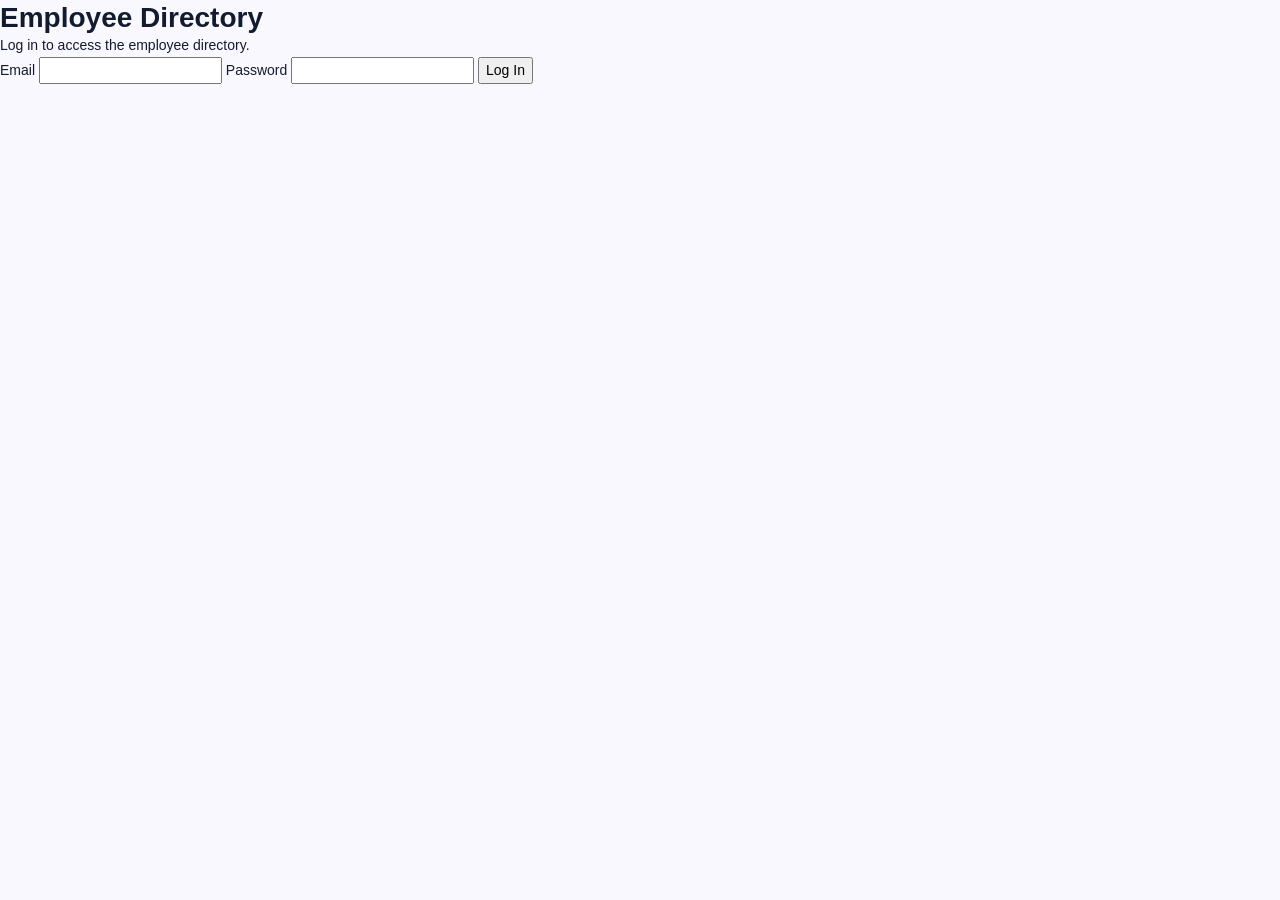
==== commit 6458c3b5: "Add Miguel Supabase chat feature" ====
--- a/index.html
+++ b/index.html
@@ -1,93 +1,59 @@
+
 <!DOCTYPE html>
 <html lang="en">
 <head>
-  <meta charset="UTF-8">
-  <meta name="viewport" content="width=device-width, initial-scale=1">
-  <meta name="description" content="The People: find team members, explore departments, and connect with the team.">
-  <title>The People | Employee Directory</title>
-  <link rel="icon" type="image/png" href="the-people-logo.png">
-  <link rel="stylesheet" href="https://fonts.googleapis.com/css2?family=Inter:wght@400;500;600;700&display=swap">
-  <link rel="stylesheet" href="https://fonts.googleapis.com/css2?family=Material+Symbols+Outlined:opsz,wght,FILL,GRAD@20..48,400,0,0&display=swap">
-  <link rel="stylesheet" href="directory.css?v=najeeb-d2d3-city-time-16">
-  <link rel="stylesheet" href="theme-changer.css?v=theme-11">
-  <link rel="stylesheet" href="kinetic-nav.css?v=kinetic-sentence-14">
-  <link rel="stylesheet" href="liquid-navigation.css?v=liquid-nav-15">
+    <meta charset="UTF-8">
+    <meta
+        name="viewport"
+        content="width=device-width, initial-scale=1.0"
+    >
+
+    <title>Employee Directory Login</title>
+    <link rel="stylesheet" href="directory.css">
 </head>
-<body class="directory-page">
-  <a class="skip-link" href="#directory">Skip to employee directory</a>
-  <header class="directory-header" id="Home">
-    <div class="header-container">
-      <a class="logo people-logo" href="#directory" aria-label="The People directory"><img src="the-people-logo.png" alt="The People" width="1960" height="816"></a>
-      <button class="menu-toggle" type="button" aria-label="Open navigation menu" aria-controls="primary-navigation" aria-expanded="false">☰</button>
-      <nav class="nav-links liquid-navigation" id="primary-navigation" aria-label="Main navigation">
-        <svg class="liquid-defs" aria-hidden="true" width="0" height="0"><defs><filter id="directory-nav-goo" x="-30%" y="-70%" width="160%" height="240%"><feGaussianBlur in="SourceGraphic" stdDeviation="5" result="blur"/><feColorMatrix in="blur" mode="matrix" values="1 0 0 0 0  0 1 0 0 0  0 0 1 0 0  0 0 0 18 -7"/></filter></defs></svg><span class="liquid-layer" aria-hidden="true"><span class="liquid-pill"></span></span>
-        <a href="#directory">Directory</a><a href="#Departments">Departments</a><a href="#About">About</a><a href="#Contact">Contact</a>
-        <span class="liquid-divider" aria-hidden="true"></span>
-        <button id="darkModeToggle" class="theme-changer" type="button" aria-label="Switch to dark mode" aria-pressed="false" title="Switch to dark mode"><svg class="changer-sun" viewBox="0 0 24 24" aria-hidden="true"><circle cx="12" cy="12" r="5" fill="currentColor"/><path d="M12 1v2m0 18v2M4.22 4.22l1.42 1.42m12.72 12.72l1.42 1.42M1 12h2m18 0h2M4.22 19.78l1.42-1.42M18.36 5.64l1.42-1.42" fill="none" stroke="currentColor" stroke-width="2" stroke-linecap="round"/></svg><svg class="changer-moon" viewBox="0 0 24 24" aria-hidden="true"><path d="M21 12.79A9 9 0 1 1 11.21 3 7 7 0 0 0 21 12.79Z" fill="currentColor"/></svg></button>
-      </nav>
 
-    </div>
-  </header>
-  <main class="page-shell" id="page-content">
-    <section data-page="directory" class="hero-section" aria-labelledby="page-title">
-      <div><p class="hero-label">THE PEOPLE · OUR TEAM</p><h1 id="page-title">People Directory</h1><p class="hero-description">Discover our team, explore departments, and find the right person to connect with.</p></div>
-      <a class="hero-link" href="#Departments">Explore departments <span aria-hidden="true">→</span></a>
-    </section>
-    <section data-page="directory" class="statistics-section" aria-label="Employee statistics">
-      <article class="stat-card"><div><p>Total employees</p><h2 id="total-employees">—</h2></div><span class="stat-icon" aria-hidden="true"><span class="material-symbols-outlined">group</span></span></article>
-      <article class="stat-card"><div><p>Departments</p><h2 id="total-departments">—</h2></div><span class="stat-icon" aria-hidden="true"><span class="material-symbols-outlined">grid_view</span></span></article>
-      <article class="stat-card"><div><p>Roles</p><h2 id="total-roles">—</h2></div><span class="stat-icon" aria-hidden="true"><span class="material-symbols-outlined">badge</span></span></article>
-      <article class="stat-card"><div><p>New this month</p><h2 id="new-employees">—</h2></div><span class="stat-icon" aria-hidden="true"><span class="material-symbols-outlined">person_add</span></span></article>
-    </section>
-    <section data-page="directory" id="directory" class="directory-section">
-      <div class="section-heading">
-        <div><h2>Team Members</h2><p class="search-intro">Find colleagues by <span class="kinetic-word">name</span>, <span class="kinetic-word">role</span>, <span class="kinetic-word">email</span>, <span class="kinetic-word">department</span>, or <span class="kinetic-word">skill</span>.</p></div>
-        <div class="directory-toolbar">
-        <div class="view-switch" role="group" aria-label="Directory view">
-          <button id="viewGridBtn" type="button" aria-pressed="true" aria-controls="employee-list"><span class="material-symbols-outlined" aria-hidden="true">grid_view</span> Grid</button>
-          <button id="viewTableBtn" type="button" aria-pressed="false" aria-controls="employee-table-view"><span class="material-symbols-outlined" aria-hidden="true">table_rows</span> Table</button>
-        </div>
-        <a class="add-teammate" href="admin.html">+ Add Teammate</a>
-        </div>
-      </div>
-      <p id="directory-status" role="status" aria-live="polite" hidden></p>
-      <section class="filter-panel" aria-label="Find employees">
-        <div class="search-container">
-          <div class="search-field"><label for="search">Search employees</label><div class="input-wrap"><span class="search-icon material-symbols-outlined" aria-hidden="true">search</span><input id="search" type="search" placeholder="Search name, role, email, or skill…" aria-keyshortcuts="/"><kbd aria-hidden="true">/</kbd></div></div>
-          <div class="filter-field"><label for="department-filter">Department</label><select id="department-filter"><option value="all">All Departments</option></select></div>
-          <div class="filter-field"><label for="sort-filter">Sort employees</label><select id="sort-filter"><option value="az">Name: A–Z</option><option value="za">Name: Z–A</option></select></div>
-          <button id="clearSearch" class="clear-button" type="button" aria-label="Clear search and filters">Clear all</button>
-        </div>
-        <div id="department-pills" class="department-pills" role="group" aria-label="Quick department filters"></div>
-      </section>
-      <p id="results-count" aria-live="polite"></p>
-      <section id="employee-list" class="employee-grid" aria-label="Employee profiles"></section>
-      <div id="employee-table-view" class="table-wrap" hidden>
-        <table class="employee-table"><caption class="visually-hidden">Team members matching your search and department filter</caption><thead><tr><th scope="col">Employee</th><th scope="col">Department</th><th scope="col">Email</th><th scope="col">Skills</th><th scope="col">Actions</th></tr></thead><tbody id="employee-table-body"></tbody></table>
-      </div>
-    </section>
-    <section data-page="Departments" hidden id="Departments" class="departments-section" aria-labelledby="departments-heading">
-      <div class="section-heading"><div><h2 id="departments-heading">Departments</h2><p>Select a department to meet its team.</p></div></div>
-      <div id="department-grid" class="department-grid" role="group" aria-label="Departments"></div>
-      <div id="department-members" class="department-members" aria-live="polite" hidden></div>
-    </section>
-      <section data-page="About" hidden id="About" class="about-section" aria-label="About Our Team"><p class="eyebrow">BUILT TOGETHER</p><h2>About Our Team</h2><p>We built this Employee Directory App through the LA Tech Rising internship program. Our team uses HTML, CSS, and JavaScript to help people find colleagues, explore departments, and connect.</p><div class="team-values"><span>Collaboration</span><span>Learning</span><span>Teamwork</span></div></section>
-      <section data-page="Contact" hidden id="Contact" class="contact-section" aria-label="Contact Us"><p class="eyebrow">LET’S CONNECT</p><h2>Contact Us</h2><dl><div><dt>Email</dt><dd><a href="mailto:Aomid6362@gmail.com">Aomid6362@gmail.com</a></dd></div><div><dt>Location</dt><dd>Los Angeles, CA</dd></div><div><dt>LinkedIn</dt><dd><a href="https://www.linkedin.com/in/ahmadiomid92/" target="_blank" rel="noopener noreferrer">Omid Ahmadi ↗</a></dd></div></dl></section>
-    <footer id="site-footer"><p>The People © 2026 · Built through LA Tech Rising</p></footer>
-  </main>
-  <!-- Keep this order: library, configuration, shared store, directory UI. -->
-  <script src="supabase-2.118.0.js"></script>
-  <script src="supabase-config.js"></script>
-  <script src="employee-store.js?v=world-location-17"></script>
-  <script src="card-local-time.js?v=world-location-17"></script>
-  <script src="directory.js?v=najeeb-d2d3-spotlight-profile-18"></script>
-  <script src="kinetic-text.js?v=kinetic-sentence-14"></script>
-  <script src="liquid-navigation.js?v=liquid-nav-15"></script>
+<body class="login-page">
+    <main class="login-container">
+        <h1>Employee Directory</h1>
+
+        <p>
+            Log in to access the employee directory.
+        </p>
+
+        <form id="login-form">
+            <label for="email">
+                Email
+            </label>
+
+            <input
+                id="email"
+                type="email"
+                required
+            >
+
+            <label for="password">
+                Password
+            </label>
+
+            <input
+                id="password"
+                type="password"
+                required
+            >
+
+            <button type="submit">
+                Log In
+            </button>
+
+            <p
+                id="login-message"
+                aria-live="polite"
+            ></p>
+        </form>
+    </main>
+
+    <script src="supabase-2.118.0.js"></script>
+    <script src="miguel-supabase-config.js"></script>
+    <script src="login.js"></script>
 </body>
-</html>
-
-
-
-
-
-
+</html>
--- a/directory.css
+++ b/directory.css
@@ -98,3 +98,176 @@
 .department-directory-link{align-self:flex-start;padding:4px 2px;color:var(--primary);font-size:12px;font-weight:600;text-decoration:none;border-radius:4px}
 .department-directory-link:hover{text-decoration:underline}
 .department-directory-link:focus-visible{outline:2px solid var(--primary);outline-offset:2px}
+
+/* Jacquese's expanded four-section layout is shown only after opening Profile. */
+.profile-modal-content.full-profile{width:min(960px,100%);padding:32px;max-height:90vh;max-height:90svh;overscroll-behavior:contain}
+.full-profile .profile-header{gap:24px;margin-bottom:8px;padding:0 36px 26px 0;border-bottom:1px solid var(--line)}
+.full-profile .profile-header .profile-avatar{width:112px;height:112px;flex:0 0 112px;font-size:32px}
+.full-profile .profile-header>div{min-width:0}
+.full-profile .profile-header h2{font-size:30px;line-height:1.2;overflow-wrap:anywhere}
+.full-profile .profile-header p{font-size:17px;overflow-wrap:anywhere}
+.full-profile .profile-header .department-badge{font-size:13px;padding:6px 10px}
+.full-profile-grid{display:grid;grid-template-columns:repeat(2,minmax(0,1fr))}
+.full-profile-section{min-width:0;min-height:160px;padding:24px 24px 28px 0}
+.full-profile-section:nth-child(even){padding-right:0;padding-left:24px;border-left:1px solid var(--line)}
+.full-profile-section:nth-child(n+3){border-top:1px solid var(--line)}
+.full-profile-section h3{margin:0 0 18px;font-size:19px;line-height:1.3;letter-spacing:.04em;text-transform:uppercase}
+.full-profile-section p{font-size:15px;line-height:1.7;color:var(--muted)}
+.full-profile .profile-bio{white-space:pre-wrap}
+.profile-metadata{display:grid;gap:14px;margin:22px 0 0}
+.profile-metadata>div{min-width:0}
+.profile-metadata dt{font-size:12px;font-weight:600;color:var(--muted)}
+.profile-metadata dd{margin:3px 0 0;font-size:14px;line-height:1.5;overflow-wrap:anywhere}
+.profile-email-row{display:flex;align-items:center;gap:10px;min-width:0}
+.profile-email-row .employee-email{font-size:15px;color:var(--primary);min-width:0}
+.full-profile .copy-email-icon{display:inline-flex;align-items:center;justify-content:center;flex:0 0 44px;min-width:44px;min-height:44px;padding:8px;background:var(--soft);color:var(--primary)}
+.full-profile .social-links{gap:8px;margin-top:18px}
+.full-profile .social-links a{min-height:44px;padding:7px 12px;max-width:100%;background:var(--soft);font-size:14px}
+.full-profile .social-links a:hover{background:var(--primary-soft)}
+.full-profile .profile-skills{gap:8px;font-size:15px;color:var(--muted)}
+.full-profile .skill-badge{font-size:14px;padding:7px 10px}
+.profile-project-list{margin:0;padding:0;list-style:none;display:grid;gap:12px}
+.profile-project-list li{border-bottom:1px solid var(--line);padding-bottom:12px;font-size:15px;color:var(--muted);line-height:1.5;overflow-wrap:anywhere}
+.full-profile .modal-close{width:44px;height:44px;z-index:1}
+@media(max-width:640px){.profile-modal-content.full-profile{padding:22px 18px}.full-profile .profile-header{gap:14px;padding:0 32px 20px 0;align-items:flex-start}.full-profile .profile-header .profile-avatar{width:70px;height:70px;flex-basis:70px;font-size:24px}.full-profile .profile-header h2{font-size:24px}.full-profile .profile-header p{font-size:15px}.full-profile-grid{grid-template-columns:1fr}.full-profile-section,.full-profile-section:nth-child(even),.full-profile-section:nth-child(n+3){min-height:0;padding:22px 0;border-left:0;border-top:1px solid var(--line)}.full-profile-section:first-child{border-top:0}}
+.messaging-page {
+    width: min(760px, calc(100% - 32px));
+    min-height: 80vh;
+    margin: 40px auto;
+    padding: 24px;
+    background: #ffffff;
+    border-radius: 20px;
+    box-shadow: 0 12px 40px rgba(20, 35, 80, 0.12);
+}
+
+.messaging-page h1 {
+    margin: 24px 0;
+    text-align: center;
+}
+
+#conversation {
+    display: flex;
+    flex-direction: column;
+    gap: 12px;
+    min-height: 420px;
+    max-height: 520px;
+    overflow-y: auto;
+    padding: 24px;
+    background: #f3f5fb;
+    border-radius: 18px;
+}
+
+#conversation p {
+    max-width: 70%;
+    width: fit-content;
+    margin: 0;
+    padding: 12px 16px;
+    border-radius: 18px;
+    line-height: 1.4;
+}
+
+#conversation .sent-message {
+    align-self: flex-end;
+    color: #ffffff;
+    background: #1769ff;
+    border-bottom-right-radius: 5px;
+}
+
+#conversation .received-message {
+    align-self: flex-start;
+    background: #e3e7f0;
+    border-bottom-left-radius: 5px;
+}
+
+#message-form {
+    display: flex;
+    gap: 12px;
+    margin-top: 20px;
+    align-items: flex-end;
+}
+
+#message-composer {
+    flex: 1;
+    min-height: 48px;
+    max-height: 120px;
+    padding: 14px;
+    resize: vertical;
+    border: 1px solid #d7dceb;
+    border-radius: 18px;
+}
+
+#message-form button {
+    padding: 13px 20px;
+    border: 0;
+    border-radius: 18px;
+    color: #ffffff;
+    background: #1769ff;
+    cursor: pointer;
+}
+
+.quick-prompts {
+    display: flex;
+    gap: 10px;
+    flex-wrap: wrap;
+    margin-top: 18px;
+}
+
+.quick-prompts button,
+.meeting-tools button {
+    padding: 10px 14px;
+    border: 0;
+    border-radius: 14px;
+    background: #e9edff;
+    cursor: pointer;
+}
+
+.message-notification {
+    position: fixed;
+    right: 24px;
+    bottom: 24px;
+    z-index: 1000;
+    width: min(320px, calc(100% - 48px));
+    padding: 18px;
+    border-radius: 16px;
+    background: #ffffff;
+    box-shadow: 0 10px 30px rgba(0, 0, 0, 0.2);
+}
+
+.message-notification p {
+    margin: 0 0 12px;
+}
+
+.notification-close {
+    float: right;
+    border: 0;
+    background: transparent;
+    font-size: 22px;
+    cursor: pointer;
+}
+
+.message-notification button:not(.notification-close) {
+    padding: 8px 12px;
+    border: 0;
+    border-radius: 10px;
+    color: #ffffff;
+    background: #1769ff;
+    cursor: pointer;
+}
+
+@media (max-width: 600px) {
+    .messaging-page {
+        width: calc(100% - 20px);
+        margin: 10px auto;
+        padding: 16px;
+    }
+
+    #message-form {
+        flex-direction: column;
+        align-items: stretch;
+    }
+
+    #message-form button {
+        width: 100%;
+    }
+}
+ 
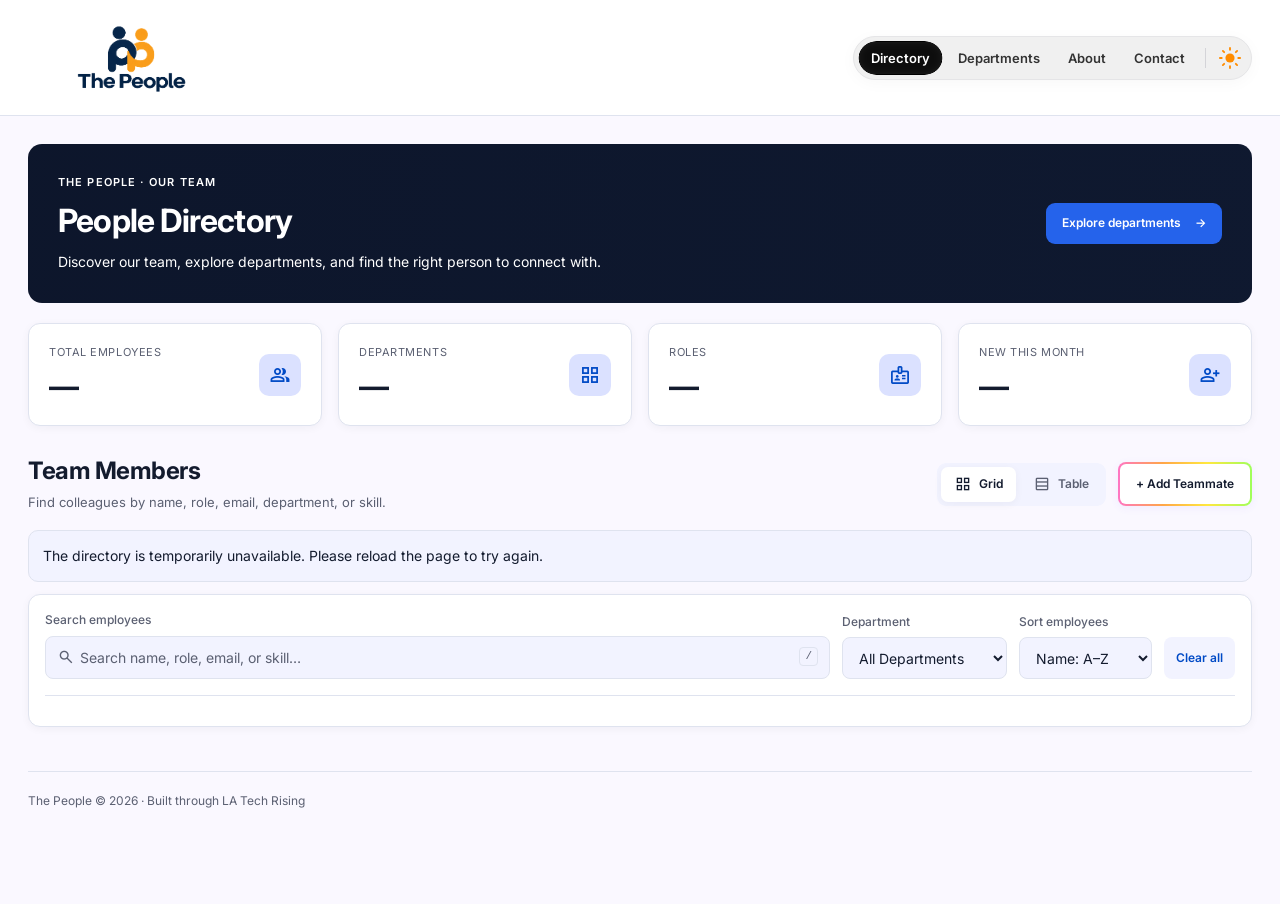
==== commit 9676ddc6: "add temp add profile" ====
--- a/index.html
+++ b/index.html
@@ -1,59 +1,336 @@
-
 <!DOCTYPE html>
 <html lang="en">
+
 <head>
-    <meta charset="UTF-8">
-    <meta
-        name="viewport"
-        content="width=device-width, initial-scale=1.0"
-    >
-
-    <title>Employee Directory Login</title>
-    <link rel="stylesheet" href="directory.css">
+  <meta charset="UTF-8">
+  <meta name="viewport" content="width=device-width, initial-scale=1">
+  <meta name="description" content="The People: find team members, explore departments, and connect with the team.">
+  <title>The People | Employee Directory</title>
+  <link rel="icon" type="image/png" href="the-people-logo.png">
+  <link rel="stylesheet" href="https://fonts.googleapis.com/css2?family=Inter:wght@400;500;600;700&display=swap">
+  <link rel="stylesheet" href="https://fonts.googleapis.com/css2?family=Material+Symbols+Outlined:opsz,wght,FILL,GRAD@20..48,400,0,0&display=swap">
+  <link rel="stylesheet" href="directory.css?v=vera-week6-3-full-profile-najeeb-d2d3-city-time-16">
+  <link rel="stylesheet" href="theme-changer.css?v=theme-11">
+  <link rel="stylesheet" href="kinetic-nav.css?v=kinetic-sentence-14">
+  <link rel="stylesheet" href="liquid-navigation.css?v=liquid-nav-15">
+  <link rel="stylesheet" href="departments-page.css?v=1">
 </head>
 
-<body class="login-page">
-    <main class="login-container">
-        <h1>Employee Directory</h1>
-
-        <p>
-            Log in to access the employee directory.
+<body class="directory-page">
+  <a class="skip-link" href="#directory">Skip to employee directory</a>
+  <header class="directory-header" id="Home">
+    <div class="header-container">
+      <a class="logo people-logo" href="#directory" aria-label="The People directory"><img src="the-people-logo.png"
+          alt="The People" width="1960" height="816"></a>
+      <div class="department-header-tools" hidden>
+        <form id="header-directory-form" role="search" aria-label="Search the People Directory">
+          <label class="visually-hidden" for="header-directory-search">Search people, skills, roles, or locations</label>
+          <input id="header-directory-search" type="search" placeholder="Search people, skills, or titles…" maxlength="200" autocomplete="off" aria-controls="header-directory-results" aria-expanded="false">
+          <button type="submit" aria-label="Search Directory"><span class="material-symbols-outlined" aria-hidden="true">search</span></button>
+          <div id="header-directory-results" hidden></div>
+        </form>
+        <a class="department-quick-invite" href="admin.html">+ Quick Invite</a>
+      </div>
+      <button class="menu-toggle" type="button" aria-label="Open navigation menu" aria-controls="primary-navigation"
+        aria-expanded="false">☰</button>
+      <nav class="nav-links liquid-navigation" id="primary-navigation" aria-label="Main navigation">
+        <svg class="liquid-defs" aria-hidden="true" width="0" height="0">
+          <defs>
+            <filter id="directory-nav-goo" x="-30%" y="-70%" width="160%" height="240%">
+              <feGaussianBlur in="SourceGraphic" stdDeviation="5" result="blur" />
+              <feColorMatrix in="blur" mode="matrix" values="1 0 0 0 0  0 1 0 0 0  0 0 1 0 0  0 0 0 18 -7" />
+            </filter>
+          </defs>
+        </svg><span class="liquid-layer" aria-hidden="true"><span class="liquid-pill"></span></span>
+        <a href="#directory">Directory</a>
+        <a href="#Departments">Departments</a>
+        <a href="#About">About</a>
+        <a href="#Contact">Contact</a>
+        <span class="liquid-divider" aria-hidden="true"></span>
+        <button id="darkModeToggle" class="theme-changer" type="button" aria-label="Switch to dark mode"
+          aria-pressed="false" title="Switch to dark mode"><svg class="changer-sun" viewBox="0 0 24 24"
+            aria-hidden="true">
+            <circle cx="12" cy="12" r="5" fill="currentColor" />
+            <path
+              d="M12 1v2m0 18v2M4.22 4.22l1.42 1.42m12.72 12.72l1.42 1.42M1 12h2m18 0h2M4.22 19.78l1.42-1.42M18.36 5.64l1.42-1.42"
+              fill="none" stroke="currentColor" stroke-width="2" stroke-linecap="round" />
+          </svg><svg class="changer-moon" viewBox="0 0 24 24" aria-hidden="true">
+            <path d="M21 12.79A9 9 0 1 1 11.21 3 7 7 0 0 0 21 12.79Z" fill="currentColor" />
+          </svg></button>
+      </nav>
+
+    </div>
+  </header>
+  <main class="page-shell" id="page-content">
+    <section data-page="directory" class="hero-section" aria-labelledby="page-title">
+      <div>
+        <p class="hero-label">THE PEOPLE · OUR TEAM</p>
+        <h1 id="page-title">People Directory</h1>
+        <p class="hero-description">Discover our team, explore departments, and find the right person to connect with.
         </p>
-
-        <form id="login-form">
-            <label for="email">
-                Email
-            </label>
-
-            <input
-                id="email"
-                type="email"
-                required
-            >
-
-            <label for="password">
-                Password
-            </label>
-
-            <input
-                id="password"
-                type="password"
-                required
-            >
-
-            <button type="submit">
-                Log In
+      </div>
+      <a class="hero-link" href="#Departments">Explore departments <span aria-hidden="true">→</span></a>
+    </section>
+    <section data-page="directory" class="statistics-section" aria-label="Employee statistics">
+      <article class="stat-card">
+        <div>
+          <p>Total employees</p>
+          <h2 id="total-employees">—</h2>
+        </div><span class="stat-icon" aria-hidden="true"><span class="material-symbols-outlined">group</span></span>
+      </article>
+      <article class="stat-card">
+        <div>
+          <p>Departments</p>
+          <h2 id="total-departments">—</h2>
+        </div><span class="stat-icon" aria-hidden="true"><span class="material-symbols-outlined">grid_view</span></span>
+      </article>
+      <article class="stat-card">
+        <div>
+          <p>Roles</p>
+          <h2 id="total-roles">—</h2>
+        </div><span class="stat-icon" aria-hidden="true"><span class="material-symbols-outlined">badge</span></span>
+      </article>
+      <article class="stat-card">
+        <div>
+          <p>New this month</p>
+          <h2 id="new-employees">—</h2>
+        </div><span class="stat-icon" aria-hidden="true"><span
+            class="material-symbols-outlined">person_add</span></span>
+      </article>
+    </section>
+    <section data-page="directory" id="directory" class="directory-section">
+      <div class="section-heading">
+        <div>
+          <h2>Team Members</h2>
+          <p class="search-intro">Find colleagues by <span class="kinetic-word">name</span>, <span
+              class="kinetic-word">role</span>, <span class="kinetic-word">email</span>, <span
+              class="kinetic-word">department</span>, or <span class="kinetic-word">skill</span>.</p>
+        </div>
+        <div class="directory-toolbar">
+          <div class="view-switch" role="group" aria-label="Directory view">
+            <button id="viewGridBtn" type="button" aria-pressed="true" aria-controls="employee-list"><span
+                class="material-symbols-outlined" aria-hidden="true">grid_view</span> Grid</button>
+            <button id="viewTableBtn" type="button" aria-pressed="false" aria-controls="employee-table-view"><span
+                class="material-symbols-outlined" aria-hidden="true">table_rows</span> Table</button>
+          </div>
+          <a class="add-teammate" href="admin.html">+ Add Teammate</a>
+        </div>
+      </div>
+      <p id="directory-status" role="status" aria-live="polite" hidden></p>
+      <section class="filter-panel" aria-label="Find employees">
+        <div class="search-container">
+          <div class="search-field"><label for="search">Search employees</label>
+            <div class="input-wrap"><span class="search-icon material-symbols-outlined"
+                aria-hidden="true">search</span><input id="search" type="search"
+                placeholder="Search name, role, email, or skill…" aria-keyshortcuts="/"><kbd aria-hidden="true">/</kbd>
+            </div>
+          </div>
+          <div class="filter-field"><label for="department-filter">Department</label><select id="department-filter">
+              <option value="all">All Departments</option>
+            </select></div>
+          <div class="filter-field"><label for="sort-filter">Sort employees</label><select id="sort-filter">
+              <option value="az">Name: A–Z</option>
+              <option value="za">Name: Z–A</option>
+            </select></div>
+          <button id="clearSearch" class="clear-button" type="button" aria-label="Clear search and filters">Clear
+            all</button>
+        </div>
+        <div id="department-pills" class="department-pills" role="group" aria-label="Quick department filters"></div>
+      </section>
+      <p id="results-count" aria-live="polite"></p>
+      <section id="employee-list" class="employee-grid" aria-label="Employee profiles"></section>
+      <div id="employee-table-view" class="table-wrap" hidden>
+        <table class="employee-table">
+          <caption class="visually-hidden">Team members matching your search and department filter</caption>
+          <thead>
+            <tr>
+              <th scope="col">Employee</th>
+              <th scope="col">Department</th>
+              <th scope="col">Email</th>
+              <th scope="col">Skills</th>
+              <th scope="col">Actions</th>
+            </tr>
+          </thead>
+          <tbody id="employee-table-body"></tbody>
+        </table>
+      </div>
+    </section>
+    <section data-page="Departments" hidden id="Departments" class="departments-section" aria-labelledby="departments-heading">
+      <div class="section-heading"><div><h2 id="departments-heading">Departments &amp; Teams</h2><p>Explore teams, headcount distribution, and the people in each department.</p></div></div>
+
+<div class="teams-toolbar">
+    <label
+        for="team-search"
+        class="visually-hidden"
+    >
+        Search teams, squads, and leaders
+    </label>
+
+    <input
+        id="team-search"
+        type="search"
+        placeholder="Search teams, squads, and leaders..."
+    >
+
+    <label
+        for="division-filter"
+        class="visually-hidden"
+    >
+        Filter by division
+    </label>
+
+    <select id="division-filter">
+        <option value="all">All Divisions</option>
+    </select>
+
+    <button
+        id="clear-all-teams"
+        type="button"
+    >
+        Clear All
+    </button>
+
+    <p
+        id="team-results-count"
+        aria-live="polite"
+    >
+        0 results
+    </p>
+
+    <button
+        id="create-team-button"
+        type="button"
+        hidden
+    >
+        + Create New Team
+    </button>
+</div>
+
+      <section class="department-summary" aria-label="Department statistics">
+        <article><span class="material-symbols-outlined" aria-hidden="true">account_tree</span><p>Total Departments</p><strong id="department-summary-count">—</strong><small>Departments in the directory</small></article>
+        <article><span class="material-symbols-outlined" aria-hidden="true">groups</span><p>Total Headcount</p><strong id="department-summary-headcount">—</strong><small>People in the directory</small></article>
+        <article><span class="material-symbols-outlined" aria-hidden="true">work_outline</span><p>Open Requisitions</p><strong id="department-summary-openings">Not listed</strong><small id="department-openings-note">Openings information has not been provided.</small><button id="department-view-openings" type="button">View openings →</button></article>
+      </section>
+      <div class="section-heading department-divisions-heading">
+        <div><h3>Core Operational Divisions</h3><p>Explore departments and their teams.</p></div>
+        <div class="department-view-switch" role="group" aria-label="Department view">
+          <button id="department-view-grid" type="button" aria-pressed="true" aria-controls="department-grid"><span class="material-symbols-outlined" aria-hidden="true">grid_view</span> Grid</button>
+          <button id="department-view-list" type="button" aria-pressed="false" aria-controls="department-grid"><span class="material-symbols-outlined" aria-hidden="true">view_list</span> List</button>
+        </div>
+      </div>
+      <div id="department-grid" class="department-grid" role="group" aria-label="Departments"></div>
+
+<p
+    id="team-empty-state"
+    class="empty-state"
+    hidden
+>
+    No teams found. Try another search or clear your filters.
+</p>
+
+      <div id="department-members" class="department-members" aria-live="polite" hidden></div>
+    <dialog id="department-openings-dialog" aria-labelledby="department-openings-title">
+      <form method="dialog"><button class="department-openings-close" aria-label="Close openings">×</button></form>
+      <h2 id="department-openings-title">Department openings</h2>
+      <div id="department-openings-content"></div>
+    </dialog>
+    <section id="Groups" class="guilds-section" aria-labelledby="guilds-heading">
+      <div class="section-heading guilds-heading">
+        <div>
+          <p class="eyebrow">CONNECT & COLLABORATE</p>
+          <h2 id="guilds-heading">Cross-Functional Guilds &amp; Affinity Groups</h2>
+          <p>Connect with colleagues who share your interests and expertise.</p>
+        </div>
+
+        <button id="propose-guild-btn" class="add-teammate" type="button">
+          + Propose New Guild
+        </button>
+      </div>
+
+      <div id="guild-grid" class="guild-grid" aria-label="Guilds and affinity groups"></div>
+
+      <p id="guild-status" role="status" aria-live="polite"></p>
+
+      <dialog id="propose-guild-dialog" class="guild-dialog" aria-labelledby="guild-proposal-title">
+        <form id="propose-guild-form">
+          <h2 id="guild-proposal-title">Propose a New Guild</h2>
+          <p>Share your idea for a new community or cross-functional group.</p>
+
+          <label for="guild-name">Group name</label>
+          <input id="guild-name" name="name" required maxlength="100" placeholder="e.g. Accessibility Guild">
+
+          <label for="guild-purpose">Purpose and description</label>
+          <textarea id="guild-purpose" name="purpose" required maxlength="500" rows="4"
+            placeholder="What will this group work on?"></textarea>
+
+          <label for="guild-lead">Proposed lead</label>
+          <input id="guild-lead" name="lead" required maxlength="100" placeholder="Proposed group lead">
+
+          <div class="guild-dialog-actions">
+            <button id="cancel-guild-proposal" type="button">Cancel</button>
+            <button type="submit" class="add-teammate">Submit Proposal</button>
+          </div>
+        </form>
+      </dialog>
+      <dialog id="guild-membership-dialog" class="guild-dialog" aria-labelledby="guild-membership-title">
+        <form id="guild-membership-form">
+          <h2 id="guild-membership-title">Guild Membership</h2>
+          <p id="guild-membership-message"></p>
+
+          <div class="guild-dialog-actions">
+            <button id="cancel-membership-action" type="button">
+              Cancel
             </button>
-
-            <p
-                id="login-message"
-                aria-live="polite"
-            ></p>
+            <button id="confirm-membership-action" type="submit" class="add-teammate">Confirm
+            </button>
+          </div>
         </form>
-    </main>
-
-    <script src="supabase-2.118.0.js"></script>
-    <script src="miguel-supabase-config.js"></script>
-    <script src="login.js"></script>
+      </dialog>
+
+    </section>
+
+    </section>
+
+    <section data-page="About" hidden id="About" class="about-section" aria-label="About Our Team">
+      <p class="eyebrow">BUILT TOGETHER</p>
+      <h2>About Our Team</h2>
+      <p>We built this Employee Directory App through the LA Tech Rising internship program. Our team uses HTML, CSS,
+        and JavaScript to help people find colleagues, explore departments, and connect.</p>
+      <div class="team-values"><span>Collaboration</span><span>Learning</span><span>Teamwork</span></div>
+    </section>
+    <section data-page="Contact" hidden id="Contact" class="contact-section" aria-label="Contact Us">
+      <p class="eyebrow">LET’S CONNECT</p>
+      <h2>Contact Us</h2>
+      <dl>
+        <div>
+          <dt>Email</dt>
+          <dd><a href="mailto:Aomid6362@gmail.com">Aomid6362@gmail.com</a></dd>
+        </div>
+        <div>
+          <dt>Location</dt>
+          <dd>Los Angeles, CA</dd>
+        </div>
+        <div>
+          <dt>LinkedIn</dt>
+          <dd><a href="https://www.linkedin.com/in/ahmadiomid92/" target="_blank" rel="noopener noreferrer">Omid Ahmadi
+              ↗</a></dd>
+        </div>
+      </dl>
+    </section>
+    <footer id="site-footer">
+      <p>The People © 2026 · Built through LA Tech Rising</p>
+    </footer>
+  </main>
+  <!-- Keep this order: library, configuration, shared store, directory UI. -->
+  <script src="supabase-2.118.0.js"></script>
+  <script src="supabase-config.js"></script>
+  <script src="employee-store.js?v=world-location-17"></script>
+  <script src="card-local-time.js?v=world-location-17"></script>
+  <script src="departments-page.js?v=1"></script>
+  <script src="directory.js?v=departments-summary-19"></script>
+  <script src="kinetic-text.js?v=kinetic-sentence-14"></script>
+  <script src="liquid-navigation.js?v=liquid-nav-15"></script>
+  <script src="guild.js?v=groups-1"></script>
 </body>
-</html>+
+</html>
--- a/directory.css
+++ b/directory.css
@@ -12,7 +12,7 @@
 .table-wrap{overflow-x:auto;border:1px solid var(--line);border-radius:12px;background:var(--panel)}.employee-table{border-collapse:collapse;width:100%;font-size:13px;min-width:720px;text-align:left}.employee-table th{padding:13px 16px;background:var(--soft);color:var(--muted);font-size:11px;letter-spacing:.04em;text-transform:uppercase;font-weight:600}.employee-table td{padding:14px 16px;border-top:1px solid var(--line);vertical-align:middle}.employee-table td:nth-child(4){min-width:170px}.table-person{display:flex;align-items:center;gap:10px;min-width:170px}.table-person .employee-avatar{width:38px;height:38px;font-size:12px}.table-person strong{font-size:13px;font-weight:600}.table-person p{font-size:12px;color:var(--muted);margin-top:3px}.employee-table .employee-email{color:var(--primary)}.table-actions{display:flex;gap:6px}
 .departments-section{margin-top:34px;padding:24px;border:1px solid var(--line);border-radius:14px;background:var(--panel)}.department-grid{display:grid;grid-template-columns:repeat(auto-fit,minmax(160px,220px));gap:12px}.department-card{display:flex;flex-direction:column;align-items:flex-start;gap:4px;min-width:0;padding:16px;background:var(--soft);color:var(--ink);border:1px solid transparent;border-radius:10px;text-align:left}.department-card:hover,.department-card.active{border-color:var(--primary)}.department-icon{width:26px;height:26px;color:var(--primary);margin-bottom:8px}.department-icon svg,.department-arrow svg,.member-chevron svg{display:block;width:100%;height:100%}.department-name{font-size:14px;font-weight:600}.department-count{font-size:12px;color:var(--muted)}.department-footer{width:100%;display:flex;align-items:center;justify-content:space-between;margin-top:12px}.department-faces{display:flex}.department-face{display:grid;place-items:center;overflow:hidden;width:26px;height:26px;border:2px solid var(--panel);border-radius:50%;margin-left:-6px;background:var(--primary-soft);color:var(--primary);font-size:9px}.department-face:first-child{margin-left:0}.department-face img{width:100%;height:100%;object-fit:cover}.department-arrow{width:20px;height:20px;color:var(--primary)}.department-members{margin-top:20px;padding-top:20px;border-top:1px solid var(--line)}.department-members-header{display:flex;align-items:center;justify-content:space-between;margin-bottom:14px}.department-members-close{border:0;border-radius:7px;padding:7px 12px;background:var(--soft);color:var(--ink)}.department-member-list{display:grid;gap:8px;list-style:none;margin:0;padding:0}.member-item{border:1px solid var(--line);border-radius:9px;overflow:hidden}.member-row{display:flex;align-items:center;width:100%;gap:12px;background:var(--soft);color:var(--ink);border:0;padding:12px;text-align:left}.member-avatar{display:grid;place-items:center;overflow:hidden;flex:0 0 40px;height:40px;border-radius:50%;background:var(--primary-soft);color:var(--primary);font-size:12px}.member-avatar img{width:100%;height:100%;object-fit:cover}.member-text{display:flex;flex:1;flex-direction:column}.member-name{font-weight:600}.member-title{font-size:12px;color:var(--muted)}.member-chevron{width:18px;height:18px;color:var(--muted)}.member-item.open .member-chevron{transform:rotate(180deg)}.member-details{padding:16px}.member-email{display:block;margin-bottom:12px;overflow-wrap:anywhere}.member-actions{display:flex;gap:8px;flex-wrap:wrap}.member-details .social-links{margin-top:12px}
 .about-contact-section{display:grid;grid-template-columns:1.2fr 1fr;gap:18px;margin-top:24px}.about-section,.contact-section{min-width:0;padding:24px;border-radius:12px;background:var(--panel);border:1px solid var(--line)}.eyebrow{font-size:10px;font-weight:600;letter-spacing:.09em;color:var(--primary);margin-bottom:9px}.about-contact-section h2{font-size:22px;margin-bottom:12px}.about-section>p:not(.eyebrow){color:var(--muted);line-height:1.8}.team-values{display:flex;flex-wrap:wrap;gap:8px;margin-top:20px}.team-values span{padding:6px 11px;border-radius:7px;background:var(--soft);font-size:12px;color:var(--muted)}dl{margin:0}dl>div{display:grid;grid-template-columns:75px minmax(0,1fr);gap:12px;margin-top:12px}dt{color:var(--muted);font-size:12px}dd{margin:0;overflow-wrap:anywhere}#site-footer{display:flex;justify-content:space-between;align-items:center;gap:16px;margin-top:28px;border-top:1px solid var(--line);padding:20px 0;color:var(--muted);font-size:12px}.footer-admin{display:inline-flex;align-items:center;gap:7px;padding:8px 14px;border:1px solid var(--line);border-radius:8px;background:var(--panel);color:var(--muted);text-decoration:none;font-weight:500}
-.profile-modal{position:fixed;inset:0;z-index:1000;display:grid;place-items:center;background:rgba(6,13,30,.62);padding:20px}.profile-modal-content{position:relative;width:min(680px,100%);max-height:90vh;overflow-y:auto;padding:28px;border-radius:16px;background:var(--panel);color:var(--ink);box-shadow:0 20px 70px rgba(0,0,0,.25)}.modal-close{position:absolute;top:12px;right:12px;display:grid;place-items:center;width:36px;height:36px;border:0;border-radius:8px;background:var(--soft);color:var(--ink);font-size:25px}.profile-header{display:flex;align-items:center;gap:18px;padding-right:28px;margin-bottom:24px}.profile-header .profile-avatar{width:76px;height:76px;font-size:22px}.profile-header h2{font-size:22px}.profile-header p{color:var(--muted);margin:5px 0 10px}.profile-tabs{display:flex;gap:6px;border-bottom:1px solid var(--line);margin-bottom:20px}.profile-tab{padding:10px 12px;border:0;border-bottom:3px solid transparent;background:transparent;color:var(--muted);font-size:13px}.profile-tab.active{border-color:var(--primary);color:var(--primary)}.profile-panel{min-height:100px;overflow-wrap:anywhere}.profile-bio{line-height:1.8;color:var(--muted)}.skills-heading{font-size:15px;margin-bottom:12px}.profile-panel .social-links{margin-top:16px}.back-to-top{position:fixed;bottom:20px;right:20px;display:none;place-items:center;width:42px;height:42px;border:1px solid var(--line);border-radius:50%;background:var(--panel);color:var(--primary);box-shadow:var(--shadow);font-size:20px;z-index:10}.back-to-top.show{display:grid}
+.profile-modal{position:fixed;inset:0;z-index:1000;display:grid;place-items:center;background:rgba(6,13,30,.62);padding:20px}.profile-modal-content{position:relative;width:min(680px,100%);max-height:90vh;overflow-y:auto;padding:28px;border-radius:16px;background:var(--panel);color:var(--ink);box-shadow:0 20px 70px rgba(0,0,0,.25)}.modal-close{position:absolute;top:12px;right:12px;display:grid;place-items:center;width:36px;height:36px;border:0;border-radius:8px;background:var(--soft);color:var(--ink);font-size:25px}.profile-header{background: linear-gradient(135deg, var(--primary-soft), var(--hero));display: flex;align-items:center:40px; margin: -35px;}.profile-header .profile-avatar{display:flex;font-size:22px;}.profile-header h2{font-size:22px}.profile-header p{color:var(--muted);margin:5px 0 10px}.profile-tabs{display:flex;gap:6px;border-bottom:1px solid var(--line);margin-bottom:20px}.profile-tab{padding:10px 12px;border:0;border-bottom:3px solid transparent;background:transparent;color:var(--muted);font-size:13px}.profile-tab.active{border-color:var(--primary);color:var(--primary)}.profile-panel{min-height:100px;overflow-wrap:anywhere}.profile-bio{line-height:1.8;color:var(--muted)}.skills-heading{font-size:15px;margin-bottom:12px}.profile-panel .social-links{margin-top:16px}.back-to-top{position:fixed;bottom:20px;right:20px;display:none;place-items:center;width:42px;height:42px;border:1px solid var(--line);border-radius:50%;background:var(--panel);color:var(--primary);box-shadow:var(--shadow);font-size:20px;z-index:10}.back-to-top.show{display:grid}
 @media(min-width:1450px){.employee-grid{grid-template-columns:repeat(4,minmax(0,1fr))}}
 @media(max-width:1100px){.employee-grid{grid-template-columns:repeat(3,minmax(0,1fr))}.brand-label{display:none}.header-container{gap:12px}.nav-links a{padding:7px}.logo{font-size:16px}}
 @media(max-width:850px){.employee-grid{grid-template-columns:repeat(2,minmax(0,1fr))}.statistics-section{grid-template-columns:repeat(2,minmax(0,1fr))}.header-container{flex-wrap:wrap;justify-content:space-between;padding:14px 20px}.menu-toggle{display:block;margin-left:auto}.nav-links{display:none;order:4;width:100%;margin:0;flex-wrap:wrap}.nav-links.open{display:flex}.hero-section{align-items:flex-start;flex-direction:column}.search-container{flex-wrap:wrap}.search-field{flex:1 1 100%}.filter-field{flex:1;min-width:130px}.search-container select{max-width:none}.about-contact-section{grid-template-columns:1fr}}
@@ -101,7 +101,7 @@
 
 /* Jacquese's expanded four-section layout is shown only after opening Profile. */
 .profile-modal-content.full-profile{width:min(960px,100%);padding:32px;max-height:90vh;max-height:90svh;overscroll-behavior:contain}
-.full-profile .profile-header{gap:24px;margin-bottom:8px;padding:0 36px 26px 0;border-bottom:1px solid var(--line)}
+.full-profile .profile-header{gap:24px;margin-bottom:8px;padding:30px 36px 26px 20px;border-bottom:1px solid var(--line)}
 .full-profile .profile-header .profile-avatar{width:112px;height:112px;flex:0 0 112px;font-size:32px}
 .full-profile .profile-header>div{min-width:0}
 .full-profile .profile-header h2{font-size:30px;line-height:1.2;overflow-wrap:anywhere}
@@ -130,144 +130,41 @@
 .profile-project-list li{border-bottom:1px solid var(--line);padding-bottom:12px;font-size:15px;color:var(--muted);line-height:1.5;overflow-wrap:anywhere}
 .full-profile .modal-close{width:44px;height:44px;z-index:1}
 @media(max-width:640px){.profile-modal-content.full-profile{padding:22px 18px}.full-profile .profile-header{gap:14px;padding:0 32px 20px 0;align-items:flex-start}.full-profile .profile-header .profile-avatar{width:70px;height:70px;flex-basis:70px;font-size:24px}.full-profile .profile-header h2{font-size:24px}.full-profile .profile-header p{font-size:15px}.full-profile-grid{grid-template-columns:1fr}.full-profile-section,.full-profile-section:nth-child(even),.full-profile-section:nth-child(n+3){min-height:0;padding:22px 0;border-left:0;border-top:1px solid var(--line)}.full-profile-section:first-child{border-top:0}}
-.messaging-page {
-    width: min(760px, calc(100% - 32px));
-    min-height: 80vh;
-    margin: 40px auto;
-    padding: 24px;
-    background: #ffffff;
-    border-radius: 20px;
-    box-shadow: 0 12px 40px rgba(20, 35, 80, 0.12);
-}
 
-.messaging-page h1 {
-    margin: 24px 0;
-    text-align: center;
-}
+/* Jessie's groups share the Departments page and its compact card system. */
+.guilds-section{margin-top:32px;padding-top:28px;border-top:1px solid var(--line);min-width:0;scroll-margin-top:24px}
+.guilds-heading{gap:16px;flex-wrap:wrap;margin-bottom:18px}
+.guilds-heading h2{font-size:20px;line-height:1.35}
+.guilds-heading .eyebrow{font-size:10px;font-weight:700;letter-spacing:1.2px;color:var(--primary);margin-bottom:6px}
+.guilds-heading>div{min-width:0;flex:1 1 260px}
+.guilds-heading p:last-child{font-size:13px;color:var(--muted);margin-top:6px}
+.guild-grid{display:grid;grid-template-columns:repeat(auto-fit,minmax(160px,220px));gap:12px}
+.guild-card{display:flex;flex-direction:column;align-items:flex-start;min-width:0;gap:10px;padding:16px;background:var(--soft);color:var(--ink);border:1px solid transparent;border-radius:10px;overflow-wrap:anywhere}
+.guild-card:hover,.guild-card:focus-within{border-color:var(--primary)}
+.guild-icon{display:grid;place-items:center;width:38px;height:38px;border-radius:10px;background:var(--primary-soft);font-size:20px}
+.guild-card h3{font-size:14px;line-height:1.4}
+.guild-description{flex:1;font-size:12px;line-height:1.6;color:var(--muted)}
+.guild-lead,.guild-member-count{font-size:12px;color:var(--muted)}
+.guild-action{margin-top:auto;min-height:44px;padding:8px 12px;border:1px solid var(--line);border-radius:8px;background:var(--panel);color:var(--primary);font:inherit;font-size:12px;font-weight:600;max-width:100%}
+.guild-action:hover{background:var(--primary-soft)}
+.guild-action:disabled{cursor:default;opacity:.65}
+.guild-dialog{width:min(480px,calc(100% - 32px));max-height:85svh;overflow:auto;padding:24px;border:1px solid var(--line);border-radius:12px;background:var(--panel);color:var(--ink)}
+.guild-dialog::backdrop{background:#10204099}
+.guild-dialog form{display:grid;gap:12px}
+.guild-dialog h2{font-size:20px}
+.guild-dialog p{font-size:13px;color:var(--muted)}
+.guild-dialog label{font-size:12px;font-weight:600}
+.guild-dialog input,.guild-dialog textarea{width:100%;min-height:44px;padding:11px 12px;border:1px solid var(--line);border-radius:8px;background:var(--page);color:var(--ink);font:inherit}
+.guild-dialog textarea{resize:vertical}
+.guild-dialog textarea:focus-visible{outline:3px solid var(--primary);outline-offset:3px}
+.guild-dialog-actions{display:flex;flex-wrap:wrap;justify-content:flex-end;gap:10px;margin-top:8px}
+.guild-dialog-actions button{min-height:44px;padding:10px 16px;border:1px solid var(--line);border-radius:8px;background:var(--panel);color:var(--ink);font:inherit}
+#guild-status:empty{display:none}
+#guild-status:not(:empty){padding:12px;margin-top:16px;border-radius:8px;background:var(--soft);color:var(--ink);overflow-wrap:anywhere}
+@media(max-width:760px){.guild-grid{grid-template-columns:repeat(2,minmax(0,1fr))}.guild-card{padding:12px}.guilds-heading{align-items:flex-start}}
+@media(max-width:380px){.guild-grid{grid-template-columns:minmax(0,1fr)}}
 
-#conversation {
-    display: flex;
-    flex-direction: column;
-    gap: 12px;
-    min-height: 420px;
-    max-height: 520px;
-    overflow-y: auto;
-    padding: 24px;
-    background: #f3f5fb;
-    border-radius: 18px;
-}
-
-#conversation p {
-    max-width: 70%;
-    width: fit-content;
-    margin: 0;
-    padding: 12px 16px;
-    border-radius: 18px;
-    line-height: 1.4;
-}
-
-#conversation .sent-message {
-    align-self: flex-end;
-    color: #ffffff;
-    background: #1769ff;
-    border-bottom-right-radius: 5px;
-}
-
-#conversation .received-message {
-    align-self: flex-start;
-    background: #e3e7f0;
-    border-bottom-left-radius: 5px;
-}
-
-#message-form {
-    display: flex;
-    gap: 12px;
-    margin-top: 20px;
-    align-items: flex-end;
-}
-
-#message-composer {
-    flex: 1;
-    min-height: 48px;
-    max-height: 120px;
-    padding: 14px;
-    resize: vertical;
-    border: 1px solid #d7dceb;
-    border-radius: 18px;
-}
-
-#message-form button {
-    padding: 13px 20px;
-    border: 0;
-    border-radius: 18px;
-    color: #ffffff;
-    background: #1769ff;
-    cursor: pointer;
-}
-
-.quick-prompts {
-    display: flex;
-    gap: 10px;
-    flex-wrap: wrap;
-    margin-top: 18px;
-}
-
-.quick-prompts button,
-.meeting-tools button {
-    padding: 10px 14px;
-    border: 0;
-    border-radius: 14px;
-    background: #e9edff;
-    cursor: pointer;
-}
-
-.message-notification {
-    position: fixed;
-    right: 24px;
-    bottom: 24px;
-    z-index: 1000;
-    width: min(320px, calc(100% - 48px));
-    padding: 18px;
-    border-radius: 16px;
-    background: #ffffff;
-    box-shadow: 0 10px 30px rgba(0, 0, 0, 0.2);
-}
-
-.message-notification p {
-    margin: 0 0 12px;
-}
-
-.notification-close {
-    float: right;
-    border: 0;
-    background: transparent;
-    font-size: 22px;
-    cursor: pointer;
-}
-
-.message-notification button:not(.notification-close) {
-    padding: 8px 12px;
-    border: 0;
-    border-radius: 10px;
-    color: #ffffff;
-    background: #1769ff;
-    cursor: pointer;
-}
-
-@media (max-width: 600px) {
-    .messaging-page {
-        width: calc(100% - 20px);
-        margin: 10px auto;
-        padding: 16px;
-    }
-
-    #message-form {
-        flex-direction: column;
-        align-items: stretch;
-    }
-
-    #message-form button {
-        width: 100%;
-    }
-}
- +/* Vera's department codes and focus tags. */
+.department-code{font-size:10px;font-weight:700;letter-spacing:.08em;color:var(--muted)}
+.department-tags{display:flex;flex-wrap:wrap;gap:5px;max-width:100%;margin-top:6px}
+.department-tag{font-size:10px;line-height:1.5;padding:3px 6px;border-radius:5px;background:var(--panel);color:var(--ink);overflow-wrap:anywhere;max-width:100%}
--- a/theme-changer.css
+++ b/theme-changer.css
@@ -0,0 +1,12 @@
+/* ThemeChanger reference: compact sun/moon button with gentle hover scaling. */
+button.theme-changer{position:relative;display:grid;place-items:center;flex-shrink:0;width:44px;height:44px;min-width:44px;min-height:44px;padding:8px;border:0;border-radius:50%;background:transparent;box-shadow:none;cursor:pointer;transition:transform .3s ease}
+.theme-changer svg{grid-area:1/1;width:28px;height:28px;transition:opacity .2s ease,transform .3s ease}
+.theme-changer .changer-sun{color:#ff8c00;opacity:1;transform:rotate(0) scale(1)}
+.theme-changer .changer-moon{color:#949494;opacity:0;transform:rotate(-25deg) scale(.7)}
+.theme-changer[aria-pressed="true"] .changer-sun{opacity:0;transform:rotate(25deg) scale(.7)}
+.theme-changer[aria-pressed="true"] .changer-moon{opacity:1;transform:rotate(0) scale(1)}
+.theme-changer:focus-visible{outline:3px solid var(--primary,#4263eb);outline-offset:3px}
+@media(hover:hover){button.theme-changer:hover{transform:scale(1.1);background:transparent}}
+@media(max-width:500px){.header-container .theme-changer{margin-left:auto}}
+@media(prefers-reduced-motion:reduce){button.theme-changer,.theme-changer svg{transition:none}button.theme-changer:hover{transform:none}}
+#admin-theme.theme-changer{display:grid;gap:0}
--- a/kinetic-nav.css
+++ b/kinetic-nav.css
@@ -0,0 +1,15 @@
+/* Native adaptation of MonoNav's rounded monochrome shell. */
+#primary-navigation.mono-navigation{gap:4px;padding:6px;border:1px solid #e3e4e7;border-radius:32px;background:linear-gradient(#fff,#f0f1f2);box-shadow:inset 1px 2px 3px #fff,inset -2px -2px 3px #00000018,0 4px 24px #0000000a}
+#primary-navigation.mono-navigation a{position:relative;display:inline-flex;align-items:center;justify-content:center;min-height:44px;padding:10px 16px;border-radius:24px;color:#4b4b52;transition:color .25s,background .25s,box-shadow .25s,transform .35s cubic-bezier(.22,1,.36,1)}
+#primary-navigation.mono-navigation a:hover{color:#151518;background:#fff;transform:translateY(-1px);box-shadow:0 2px 5px #0000000c}
+#primary-navigation.mono-navigation a.active{color:#fff;background:#202124;box-shadow:inset 0 1px 1px #ffffff30,0 2px 5px #00000020}
+#primary-navigation.mono-navigation a:focus-visible{outline:3px solid var(--primary);outline-offset:2px}
+body.darkMode #primary-navigation.mono-navigation{background:linear-gradient(#212121,#1a1a1a);border-color:#343434;box-shadow:inset 1px 2px 3px #ffffff20,inset -2px -2px 3px #00000050,0 4px 24px #00000020}
+body.darkMode #primary-navigation.mono-navigation a{color:#c6c6cb}
+body.darkMode #primary-navigation.mono-navigation a:hover{color:#fff;background:#303033}
+body.darkMode #primary-navigation.mono-navigation a.active{background:#f0f1f2;color:#17171b;box-shadow:0 2px 5px #00000040}
+/* Keep the complete sentence in normal text flow; only the five terms roll. */
+.search-intro .kinetic-word{display:inline-block;vertical-align:baseline;font:inherit;line-height:inherit;letter-spacing:inherit;color:inherit;transform-origin:center center;backface-visibility:hidden}
+@media(max-width:850px){#primary-navigation.mono-navigation{border-radius:24px;gap:4px}#primary-navigation.mono-navigation.open{display:flex;animation:mono-open .25s ease-out}#primary-navigation.mono-navigation a{flex:1 1 auto}}
+@keyframes mono-open{from{opacity:0;transform:translateY(-6px)}to{opacity:1;transform:translateY(0)}}
+@media(prefers-reduced-motion:reduce){#primary-navigation.mono-navigation a{transition:none}#primary-navigation.mono-navigation a:hover{transform:none}#primary-navigation.mono-navigation.open{animation:none}}
--- a/liquid-navigation.css
+++ b/liquid-navigation.css
@@ -0,0 +1,52 @@
+/* Liquid Gooey Navigation reference adapted to the existing semantic links. */
+#primary-navigation.liquid-navigation{--liquid-pill:#111;--liquid-active:#fff;position:relative;isolation:isolate;align-items:center;gap:4px;padding:6px;border:1px solid #e5e5e7;border-radius:999px;background:#f0f0f0;box-shadow:0 3px 16px #00000008}
+#primary-navigation.liquid-navigation>a{position:relative;z-index:1;display:inline-flex;align-items:center;justify-content:center;min-height:44px;padding:10px 18px;border-radius:999px;background:transparent;color:#333;font-size:13px;font-weight:600;white-space:nowrap;transition:color .2s ease}
+#primary-navigation.liquid-navigation>a:hover{background:transparent}
+#primary-navigation.liquid-navigation>a.active{background:var(--liquid-pill);color:var(--liquid-active)}
+#primary-navigation.liquid-navigation.liquid-ready>a.active{background:transparent;color:#333}
+#primary-navigation.liquid-navigation.liquid-ready>a.liquid-target{color:var(--liquid-active)}
+.liquid-defs{position:absolute;pointer-events:none}
+.liquid-layer{position:absolute;inset:0;z-index:0;pointer-events:none;filter:url(#directory-nav-goo);opacity:0}
+.liquid-ready .liquid-layer{opacity:1}
+.liquid-pill{position:absolute;top:0;left:0;width:var(--pill-width,0px);height:var(--pill-height,44px);border-radius:999px;background:var(--liquid-pill);transform:translate(var(--pill-left,0px),var(--pill-top,0px));transition:transform .5s cubic-bezier(.22,1.3,.36,1),width .5s cubic-bezier(.22,1.3,.36,1),height .3s ease}
+#primary-navigation .liquid-divider{position:relative;z-index:1;flex:0 0 1px;width:1px;height:22px;background:#d4d4d8;margin:0 4px}
+#primary-navigation #darkModeToggle{position:relative;z-index:1;flex-shrink:0;margin:0;width:44px;height:44px}
+#primary-navigation>a:focus-visible{outline:3px solid var(--primary);outline-offset:2px}
+body.darkMode #primary-navigation.liquid-navigation{--liquid-pill:#f2f2f2;--liquid-active:#141414;background:#222;border-color:#3b3b3b}
+body.darkMode #primary-navigation.liquid-navigation>a,body.darkMode #primary-navigation.liquid-navigation.liquid-ready>a.active{color:#ddd}
+body.darkMode #primary-navigation.liquid-navigation>a.active,body.darkMode #primary-navigation.liquid-navigation.liquid-ready>a.liquid-target{color:var(--liquid-active)}
+body.darkMode #primary-navigation .liquid-divider{background:#484848}
+@media(max-width:850px){#primary-navigation.liquid-navigation{border-radius:24px;max-width:100%;justify-content:center;flex-wrap:wrap}#primary-navigation.liquid-navigation.open{display:flex}#primary-navigation.liquid-navigation>a{padding:10px 14px}}
+@media(max-width:500px){#primary-navigation.liquid-navigation{gap:2px;padding:6px}#primary-navigation.liquid-navigation>a{padding:10px 12px;flex:1 1 auto}#primary-navigation #darkModeToggle{margin:0}}
+@media(prefers-reduced-motion:reduce){.liquid-pill,#primary-navigation.liquid-navigation>a{transition:none}.liquid-layer{filter:none}}
+
+/* Slimmer navigation and matching theme icon */
+#primary-navigation.liquid-navigation {
+  padding: 5px;
+  gap: 4px;
+}
+
+#primary-navigation.liquid-navigation > a {
+  min-height: 32px;
+  padding: 6px 12px;
+  font-size: 13px;
+  line-height: 20px;
+}
+
+#primary-navigation #darkModeToggle {
+  width: 32px;
+  height: 32px;
+  min-width: 32px;
+  min-height: 32px;
+  padding: 5px;
+  margin: 0;
+}
+
+#primary-navigation #darkModeToggle svg {
+  width: 22px;
+  height: 22px;
+}
+
+#primary-navigation .liquid-divider {
+  height: 20px;
+}
--- a/departments-page.css
+++ b/departments-page.css
@@ -0,0 +1,49 @@
+/* Supplemental sections only. Miguel's toolbar and Vera's default cards stay intact. */
+.department-summary{display:grid;grid-template-columns:repeat(3,minmax(0,1fr));gap:18px;margin:30px 0 36px}
+.department-summary article{position:relative;min-width:0;padding:24px;border:1px solid var(--line);border-radius:18px;background:var(--panel);box-shadow:0 2px 6px #10182804}
+.department-summary article>span{float:right;display:grid;place-items:center;width:44px;height:44px;border-radius:12px;background:var(--primary-soft);color:var(--primary)}
+.department-summary p{font-size:13px;color:var(--muted);padding-top:8px}
+.department-summary strong{display:block;margin-top:26px;font-size:32px;line-height:1.2;letter-spacing:-1px;overflow-wrap:anywhere}
+.department-summary small{display:block;margin-top:10px;font-size:12px;line-height:1.5;color:var(--muted)}
+.department-summary button{margin-top:12px;border:0;padding:6px 0;background:transparent;color:var(--primary);font:inherit;font-size:13px;min-height:44px}
+.department-divisions-heading{gap:16px;margin-bottom:18px}
+.department-divisions-heading h3{font-size:22px;line-height:1.3}
+.department-view-switch{display:flex;gap:4px;padding:4px;background:var(--soft);border:1px solid var(--line);border-radius:10px}
+.department-view-switch button{display:inline-flex;align-items:center;gap:6px;min-height:44px;padding:8px 14px;border:0;border-radius:7px;background:transparent;color:var(--muted);font:inherit;font-size:13px}
+.department-view-switch button[aria-pressed=true]{background:var(--panel);color:var(--primary);box-shadow:0 1px 5px #0001}
+.department-view-switch .material-symbols-outlined{font-size:19px}
+.department-openings{display:block;margin-top:8px;min-height:44px;max-width:100%;padding:8px 10px;background:var(--soft);color:var(--primary);border:1px solid var(--line);border-radius:8px;font:inherit;font-size:12px;text-align:left;overflow-wrap:anywhere}
+#department-grid[data-layout=list]{grid-template-columns:minmax(0,1fr)}
+#department-grid[data-layout=list] .department-tile{display:grid;grid-template-columns:minmax(0,1fr) auto;gap:8px 16px;align-items:center}
+#department-grid[data-layout=list] .department-card{grid-column:1/-1;display:grid;grid-template-columns:30px minmax(100px,1fr) auto;gap:8px 16px;align-items:center;width:100%}
+#department-grid[data-layout=list] .department-icon{margin:0;grid-row:1/3}
+#department-grid[data-layout=list] .department-name{grid-column:2}
+#department-grid[data-layout=list] .department-code{grid-column:3;grid-row:1}
+#department-grid[data-layout=list] :is(.department-count,.department-share,.department-bar,.department-tags,.department-footer){grid-column:2/-1}
+#Departments .guild-grid{grid-template-columns:repeat(3,minmax(0,1fr));gap:18px}
+#Departments .guild-card{padding:24px;border-radius:18px}
+#Departments .guild-card h3{font-size:17px}
+#Departments .guild-description{font-size:13px}
+.department-header-tools{display:flex;align-items:center;gap:12px;flex:1 1 320px;min-width:0}
+.department-header-tools[hidden]{display:none}
+#header-directory-form{position:relative;display:flex;align-items:center;flex:1;min-width:0;background:var(--soft);border:1px solid var(--line);border-radius:12px}
+#header-directory-search{min-width:0;width:100%;height:44px;border:0;border-radius:12px;padding:10px 12px;background:transparent;color:var(--ink);font:inherit;font-size:13px}
+#header-directory-form>button{display:grid;place-items:center;flex:0 0 44px;height:44px;padding:0;border:0;background:transparent;color:var(--primary)}
+.department-quick-invite{display:inline-flex;align-items:center;justify-content:center;min-height:44px;padding:9px 14px;border-radius:9px;background:var(--primary);color:#fff;font-size:13px;font-weight:600;text-decoration:none;white-space:nowrap}
+#header-directory-results{position:absolute;left:0;right:0;top:calc(100% + 8px);max-height:320px;overflow:auto;border:1px solid var(--line);border-radius:12px;background:var(--panel);box-shadow:0 12px 30px #0002;z-index:20;padding:6px}
+#header-directory-results[hidden]{display:none}
+#header-directory-results a{display:grid;gap:4px;padding:12px;border-radius:8px;text-decoration:none;color:var(--ink);font-size:13px;overflow-wrap:anywhere}
+#header-directory-results small,#header-directory-results p{font-size:12px;line-height:1.5;color:var(--muted)}
+#header-directory-results p{padding:12px}
+#header-directory-results a:is(:hover,:focus-visible){background:var(--soft)}
+#department-openings-dialog{width:min(640px,calc(100% - 32px));max-height:85svh;margin:auto;padding:28px;border:1px solid var(--line);border-radius:18px;background:var(--panel);color:var(--ink)}
+#department-openings-dialog::backdrop{background:#10204099}
+#department-openings-dialog h2{padding-right:35px;font-size:24px}
+#department-openings-dialog section{padding:20px 0;border-bottom:1px solid var(--line)}
+#department-openings-dialog h3{font-size:16px;margin-bottom:8px}
+#department-openings-dialog p{font-size:14px;line-height:1.6;color:var(--muted)}
+#department-openings-dialog ul{padding-left:20px;display:grid;gap:14px}
+.department-openings-close{position:absolute;top:12px;right:12px;width:44px;height:44px;border:0;border-radius:50%;background:var(--soft);color:var(--ink);font-size:24px}
+:is(.department-summary,.department-view-switch,.department-header-tools) :is(a,button,input):focus-visible,.department-openings:focus-visible,.department-openings-close:focus-visible{outline:3px solid var(--primary);outline-offset:3px}
+@media(max-width:1100px){.department-header-tools{order:3;flex-basis:100%}}
+@media(max-width:760px){.department-summary{grid-template-columns:1fr;gap:12px;margin:24px 0}.department-summary article{padding:18px}.department-summary strong{margin-top:12px;font-size:28px}#Departments .guild-grid{grid-template-columns:1fr}.department-divisions-heading{flex-wrap:wrap}.department-header-tools{gap:8px}.department-quick-invite{padding:8px;font-size:12px}#department-grid[data-layout=list] .department-card{grid-template-columns:26px minmax(0,1fr) auto;gap:8px}.department-view-switch button{padding:8px 12px}}
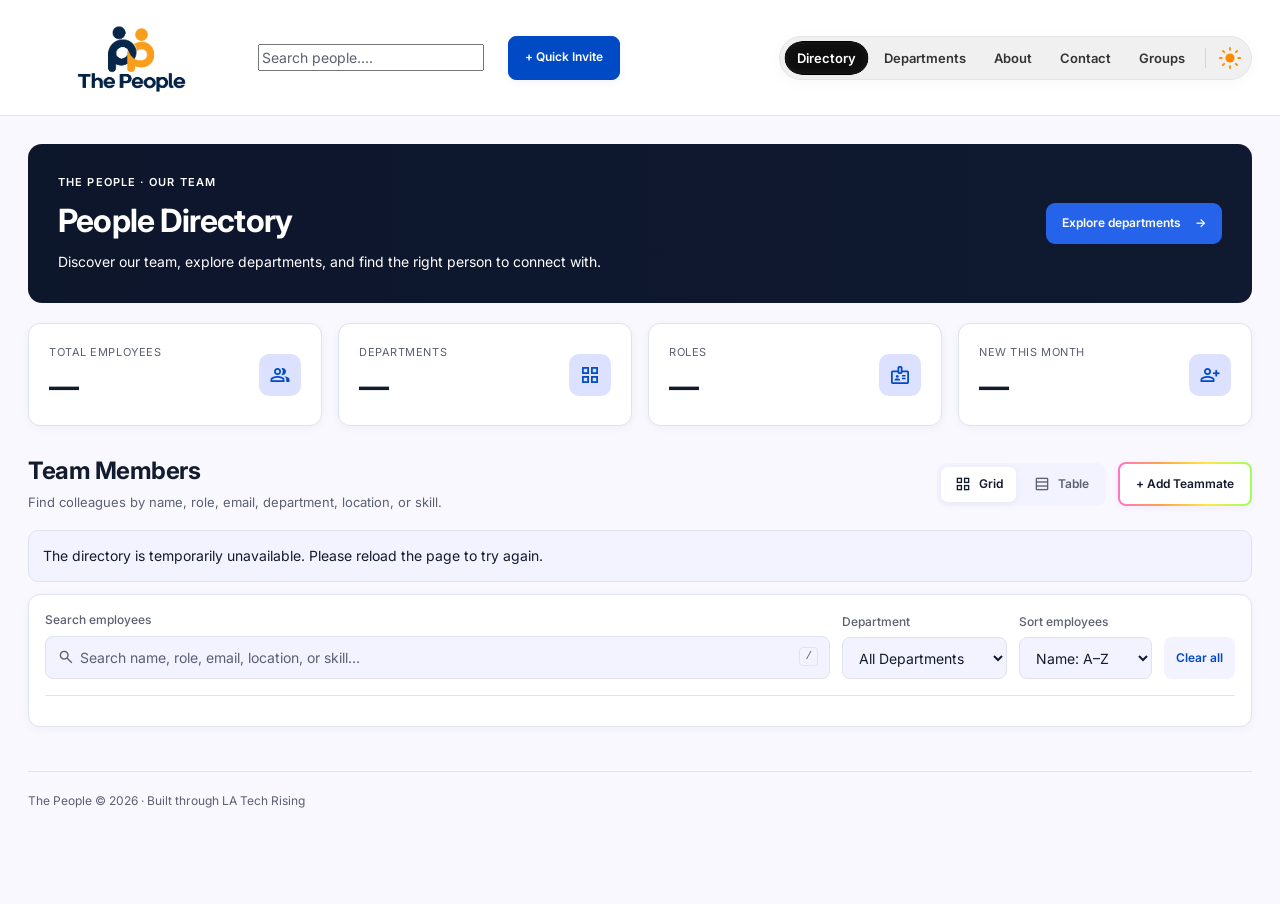
==== commit db1e132f: "Search, page actions, and quick invite" ====
--- a/index.html
+++ b/index.html
@@ -8,29 +8,34 @@
   <title>The People | Employee Directory</title>
   <link rel="icon" type="image/png" href="the-people-logo.png">
   <link rel="stylesheet" href="https://fonts.googleapis.com/css2?family=Inter:wght@400;500;600;700&display=swap">
-  <link rel="stylesheet" href="https://fonts.googleapis.com/css2?family=Material+Symbols+Outlined:opsz,wght,FILL,GRAD@20..48,400,0,0&display=swap">
-  <link rel="stylesheet" href="directory.css?v=vera-week6-3-full-profile-najeeb-d2d3-city-time-16">
+  <link rel="stylesheet"
+    href="https://fonts.googleapis.com/css2?family=Material+Symbols+Outlined:opsz,wght,FILL,GRAD@20..48,400,0,0&display=swap">
+  <link rel="stylesheet" href="directory.css?v=city-time-16">
   <link rel="stylesheet" href="theme-changer.css?v=theme-11">
   <link rel="stylesheet" href="kinetic-nav.css?v=kinetic-sentence-14">
   <link rel="stylesheet" href="liquid-navigation.css?v=liquid-nav-15">
-  <link rel="stylesheet" href="departments-page.css?v=1">
 </head>
 
 <body class="directory-page">
   <a class="skip-link" href="#directory">Skip to employee directory</a>
   <header class="directory-header" id="Home">
     <div class="header-container">
-      <a class="logo people-logo" href="#directory" aria-label="The People directory"><img src="the-people-logo.png"
-          alt="The People" width="1960" height="816"></a>
-      <div class="department-header-tools" hidden>
-        <form id="header-directory-form" role="search" aria-label="Search the People Directory">
-          <label class="visually-hidden" for="header-directory-search">Search people, skills, roles, or locations</label>
-          <input id="header-directory-search" type="search" placeholder="Search people, skills, or titles…" maxlength="200" autocomplete="off" aria-controls="header-directory-results" aria-expanded="false">
-          <button type="submit" aria-label="Search Directory"><span class="material-symbols-outlined" aria-hidden="true">search</span></button>
-          <div id="header-directory-results" hidden></div>
-        </form>
-        <a class="department-quick-invite" href="admin.html">+ Quick Invite</a>
-      </div>
+      <a class="logo people-logo" href="#directory" aria-label="The People directory">
+        <img src="the-people-logo.png" alt="The People" width="1960" height="816">
+      </a>
+
+      <div class="header-search">
+        <label for="header-search-input" class="visually-hidden">
+          Search employees
+        </label>
+
+        <input type="search" id="header-search-input" placeholder="Search people...." autoComplete="off">
+      </div>
+      <a class="add-teammate header-quick-invite" href="admin.html">
+        + Quick Invite
+      </a>
+
+
       <button class="menu-toggle" type="button" aria-label="Open navigation menu" aria-controls="primary-navigation"
         aria-expanded="false">☰</button>
       <nav class="nav-links liquid-navigation" id="primary-navigation" aria-label="Main navigation">
@@ -46,6 +51,7 @@
         <a href="#Departments">Departments</a>
         <a href="#About">About</a>
         <a href="#Contact">Contact</a>
+        <a href="#Groups">Groups</a>
         <span class="liquid-divider" aria-hidden="true"></span>
         <button id="darkModeToggle" class="theme-changer" type="button" aria-label="Switch to dark mode"
           aria-pressed="false" title="Switch to dark mode"><svg class="changer-sun" viewBox="0 0 24 24"
@@ -104,7 +110,8 @@
           <h2>Team Members</h2>
           <p class="search-intro">Find colleagues by <span class="kinetic-word">name</span>, <span
               class="kinetic-word">role</span>, <span class="kinetic-word">email</span>, <span
-              class="kinetic-word">department</span>, or <span class="kinetic-word">skill</span>.</p>
+              class="kinetic-word">department</span>, <span class="kinetic-word">location</span>, or <span
+              class="kinetic-word">skill</span>.</p>
         </div>
         <div class="directory-toolbar">
           <div class="view-switch" role="group" aria-label="Directory view">
@@ -122,7 +129,8 @@
           <div class="search-field"><label for="search">Search employees</label>
             <div class="input-wrap"><span class="search-icon material-symbols-outlined"
                 aria-hidden="true">search</span><input id="search" type="search"
-                placeholder="Search name, role, email, or skill…" aria-keyshortcuts="/"><kbd aria-hidden="true">/</kbd>
+                placeholder="Search name, role, email, location, or skill…" aria-keyshortcuts="/"><kbd
+                aria-hidden="true">/</kbd>
             </div>
           </div>
           <div class="filter-field"><label for="department-filter">Department</label><select id="department-filter">
@@ -155,86 +163,20 @@
         </table>
       </div>
     </section>
-    <section data-page="Departments" hidden id="Departments" class="departments-section" aria-labelledby="departments-heading">
-      <div class="section-heading"><div><h2 id="departments-heading">Departments &amp; Teams</h2><p>Explore teams, headcount distribution, and the people in each department.</p></div></div>
-
-<div class="teams-toolbar">
-    <label
-        for="team-search"
-        class="visually-hidden"
-    >
-        Search teams, squads, and leaders
-    </label>
-
-    <input
-        id="team-search"
-        type="search"
-        placeholder="Search teams, squads, and leaders..."
-    >
-
-    <label
-        for="division-filter"
-        class="visually-hidden"
-    >
-        Filter by division
-    </label>
-
-    <select id="division-filter">
-        <option value="all">All Divisions</option>
-    </select>
-
-    <button
-        id="clear-all-teams"
-        type="button"
-    >
-        Clear All
-    </button>
-
-    <p
-        id="team-results-count"
-        aria-live="polite"
-    >
-        0 results
-    </p>
-
-    <button
-        id="create-team-button"
-        type="button"
-        hidden
-    >
-        + Create New Team
-    </button>
-</div>
-
-      <section class="department-summary" aria-label="Department statistics">
-        <article><span class="material-symbols-outlined" aria-hidden="true">account_tree</span><p>Total Departments</p><strong id="department-summary-count">—</strong><small>Departments in the directory</small></article>
-        <article><span class="material-symbols-outlined" aria-hidden="true">groups</span><p>Total Headcount</p><strong id="department-summary-headcount">—</strong><small>People in the directory</small></article>
-        <article><span class="material-symbols-outlined" aria-hidden="true">work_outline</span><p>Open Requisitions</p><strong id="department-summary-openings">Not listed</strong><small id="department-openings-note">Openings information has not been provided.</small><button id="department-view-openings" type="button">View openings →</button></article>
-      </section>
-      <div class="section-heading department-divisions-heading">
-        <div><h3>Core Operational Divisions</h3><p>Explore departments and their teams.</p></div>
-        <div class="department-view-switch" role="group" aria-label="Department view">
-          <button id="department-view-grid" type="button" aria-pressed="true" aria-controls="department-grid"><span class="material-symbols-outlined" aria-hidden="true">grid_view</span> Grid</button>
-          <button id="department-view-list" type="button" aria-pressed="false" aria-controls="department-grid"><span class="material-symbols-outlined" aria-hidden="true">view_list</span> List</button>
+    <section data-page="Departments" hidden id="Departments" class="departments-section"
+      aria-labelledby="departments-heading">
+      <div class="section-heading">
+        <div>
+          <h2 id="departments-heading">Departments</h2>
+          <p>Select a department to meet its team.</p>
         </div>
       </div>
       <div id="department-grid" class="department-grid" role="group" aria-label="Departments"></div>
-
-<p
-    id="team-empty-state"
-    class="empty-state"
-    hidden
->
-    No teams found. Try another search or clear your filters.
-</p>
-
       <div id="department-members" class="department-members" aria-live="polite" hidden></div>
-    <dialog id="department-openings-dialog" aria-labelledby="department-openings-title">
-      <form method="dialog"><button class="department-openings-close" aria-label="Close openings">×</button></form>
-      <h2 id="department-openings-title">Department openings</h2>
-      <div id="department-openings-content"></div>
-    </dialog>
-    <section id="Groups" class="guilds-section" aria-labelledby="guilds-heading">
+    </section>
+
+    <!-- Added -->
+    <section data-page="Groups" id="Groups" class="guilds-section" aria-labelledby="guilds-heading">
       <div class="section-heading guilds-heading">
         <div>
           <p class="eyebrow">CONNECT & COLLABORATE</p>
@@ -251,9 +193,9 @@
 
       <p id="guild-status" role="status" aria-live="polite"></p>
 
-      <dialog id="propose-guild-dialog" class="guild-dialog" aria-labelledby="guild-proposal-title">
+      <dialog id="propose-guild-dialog" class="guild-dialog">
         <form id="propose-guild-form">
-          <h2 id="guild-proposal-title">Propose a New Guild</h2>
+          <h2>Propose a New Guild</h2>
           <p>Share your idea for a new community or cross-functional group.</p>
 
           <label for="guild-name">Group name</label>
@@ -272,7 +214,7 @@
           </div>
         </form>
       </dialog>
-      <dialog id="guild-membership-dialog" class="guild-dialog" aria-labelledby="guild-membership-title">
+      <dialog id="guild-membership-dialog" class="guild-dialog">
         <form id="guild-membership-form">
           <h2 id="guild-membership-title">Guild Membership</h2>
           <p id="guild-membership-message"></p>
@@ -289,7 +231,7 @@
 
     </section>
 
-    </section>
+    <!-- Ending -->
 
     <section data-page="About" hidden id="About" class="about-section" aria-label="About Our Team">
       <p class="eyebrow">BUILT TOGETHER</p>
@@ -326,11 +268,10 @@
   <script src="supabase-config.js"></script>
   <script src="employee-store.js?v=world-location-17"></script>
   <script src="card-local-time.js?v=world-location-17"></script>
-  <script src="departments-page.js?v=1"></script>
-  <script src="directory.js?v=departments-summary-19"></script>
+  <script src="directory.js?v=city-time-16"></script>
   <script src="kinetic-text.js?v=kinetic-sentence-14"></script>
   <script src="liquid-navigation.js?v=liquid-nav-15"></script>
-  <script src="guild.js?v=groups-1"></script>
+  <script src="guild.js"></script>
 </body>
 
-</html>
+</html>
--- a/directory.css
+++ b/directory.css
@@ -1,170 +1,2239 @@
 /* Design adapted from the uploaded Stitch page. Public directory only;
    admin.html uses admin.css; both pages load their own feature styles. */
-:root{color-scheme:light;--page:#faf8ff;--panel:#fff;--soft:#f2f3ff;--line:#dfe3ef;--ink:#131b2e;--muted:#5b6072;--primary:#004ac6;--primary-soft:#dbe1ff;--hero:#172343;--shadow:0 2px 9px rgba(19,27,46,.045)}
-body.darkMode{color-scheme:dark;--page:#101522;--panel:#192131;--soft:#242d42;--line:#35415a;--ink:#edf1ff;--muted:#b8c3db;--primary:#a7c1ff;--primary-soft:#293d67;--hero:#1b2b51;--shadow:0 2px 9px rgba(0,0,0,.12)}
-*{box-sizing:border-box}html{scroll-behavior:smooth;scroll-padding-top:24px}body{margin:0;background:var(--page);color:var(--ink);font:14px/1.55 Inter,Arial,sans-serif}h1,h2,h3,p{margin:0}h1,h2,h3{line-height:1.25}a{color:var(--primary)}button,input,select{font:inherit}button,a,input,select{-webkit-tap-highlight-color:transparent}button{cursor:pointer}button:disabled{cursor:default}button,a,input,select{touch-action:manipulation}button:focus-visible,a:focus-visible,input:focus-visible,select:focus-visible,[tabindex]:focus-visible{outline:3px solid var(--primary);outline-offset:3px}[hidden]{display:none!important}img{max-width:100%}.visually-hidden,.skip-link:not(:focus){position:absolute;width:1px;height:1px;padding:0;margin:-1px;overflow:hidden;clip-path:inset(50%);white-space:nowrap;border:0}.skip-link:focus{display:block;padding:12px;background:var(--panel)}
-.directory-header{background:var(--panel);border-bottom:1px solid var(--line)}.header-container{max-width:1280px;margin:auto;min-height:76px;padding:16px 28px;display:flex;align-items:center;gap:24px}.logo{display:flex;align-items:center;gap:10px;font-weight:700;font-size:18px;color:var(--ink);text-decoration:none;white-space:nowrap}.brand-mark{display:grid;place-items:center;width:34px;height:34px;border-radius:10px;background:var(--primary);color:var(--panel);font-size:13px}.brand-label{font-size:11px;background:var(--soft);color:var(--muted);padding:3px 9px;border-radius:20px;font-weight:500}.nav-links{display:flex;gap:5px;margin-left:auto}.nav-links a{padding:8px 11px;border-radius:8px;color:var(--muted);text-decoration:none;font-size:13px;font-weight:500}.nav-links a:hover,.nav-links a.active{background:var(--soft);color:var(--ink)}.theme-toggle,.menu-toggle{border:1px solid var(--line);border-radius:8px;background:var(--panel);color:var(--ink);min-height:40px;padding:7px 11px;font-size:12px;white-space:nowrap}.menu-toggle{display:none}.page-shell{max-width:1280px;padding:28px;margin:auto}
-.hero-section{display:flex;align-items:center;justify-content:space-between;gap:24px;padding:30px;border-radius:14px;background:var(--hero);color:#fff}.hero-label{font-size:11px;letter-spacing:.1em;font-weight:600;color:#c8d7ff;margin-bottom:10px}.hero-section h1{font-size:32px;letter-spacing:-.025em}.hero-description{margin-top:10px;max-width:620px;color:#d1daef}.hero-link{flex-shrink:0;display:inline-flex;align-items:center;gap:14px;padding:11px 16px;border-radius:9px;background:#2563eb;color:#fff;text-decoration:none;font-size:12px;font-weight:600}.hero-link:hover{background:#1955d8}
-.statistics-section{display:grid;grid-template-columns:repeat(4,minmax(0,1fr));gap:16px;margin:20px 0 30px}.stat-card{display:flex;align-items:center;justify-content:space-between;gap:16px;padding:20px;border:1px solid var(--line);border-radius:12px;background:var(--panel);box-shadow:var(--shadow)}.stat-card p{font-size:11px;text-transform:uppercase;letter-spacing:.05em;color:var(--muted)}.stat-card h2{font-size:30px;margin-top:7px;letter-spacing:-.02em}.stat-icon{display:grid;place-items:center;flex:0 0 42px;height:42px;border-radius:10px;background:var(--primary-soft);color:var(--primary);font-size:22px}
-.section-heading{display:flex;align-items:center;justify-content:space-between;gap:16px;margin-bottom:18px}.section-heading h2{font-size:24px;letter-spacing:-.02em}.section-heading p{margin-top:6px;color:var(--muted);font-size:13px}.view-switch{display:inline-flex;flex-shrink:0;gap:4px;background:var(--soft);padding:4px;border-radius:9px}.view-switch button{display:flex;gap:7px;align-items:center;border:0;border-radius:7px;padding:8px 13px;background:transparent;color:var(--muted);font-size:12px;font-weight:600}.view-switch button[aria-pressed="true"]{background:var(--panel);color:var(--ink);box-shadow:var(--shadow)}.view-switch span{font-size:18px;line-height:1}
-.filter-panel{background:var(--panel);border:1px solid var(--line);border-radius:12px;padding:16px;box-shadow:var(--shadow)}.search-container{display:flex;align-items:flex-end;gap:12px}.search-container label{display:block;color:var(--muted);font-size:12px;font-weight:500;margin-bottom:6px}.search-field{min-width:0;flex:1}.input-wrap{position:relative}.input-wrap input{width:100%;padding:10px 38px 10px 34px}.search-icon{position:absolute;left:12px;top:10px;color:var(--muted)}kbd{position:absolute;right:12px;top:11px;color:var(--muted);border:1px solid var(--line);border-radius:4px;font-size:11px;padding:0 5px}.search-container input,.search-container select{min-height:42px;border:1px solid var(--line);border-radius:8px;background:var(--soft);color:var(--ink)}input::placeholder{color:var(--muted)}.search-container select{max-width:220px;width:100%;padding:9px 26px 9px 12px}.clear-button{min-height:42px;padding:8px 12px;border:0;border-radius:8px;background:var(--soft);color:var(--primary);font-size:12px;font-weight:600}.department-pills{display:flex;gap:8px;flex-wrap:wrap;margin-top:16px;border-top:1px solid var(--line);padding-top:14px}.department-pills button{padding:6px 12px;border:0;border-radius:20px;background:var(--soft);color:var(--muted);font-size:12px}.department-pills button[aria-pressed="true"]{background:var(--primary);color:var(--panel)}#results-count{font-size:12px;color:var(--muted);margin:16px 0}#directory-status{padding:14px;margin:12px 0;border:1px solid var(--line);background:var(--soft);border-radius:10px;color:var(--ink)}
-.employee-grid{display:grid;grid-template-columns:repeat(4,minmax(0,1fr));gap:16px}.employee-card{display:flex;flex-direction:column;min-width:0;overflow:hidden;background:var(--panel);border:1px solid var(--line);border-radius:12px;box-shadow:var(--shadow);transition:box-shadow .18s,border-color .18s}.employee-card:hover{border-color:var(--primary);box-shadow:0 6px 20px rgba(19,27,46,.09)}.card-main{display:flex;flex:1;flex-direction:column;align-items:flex-start;gap:12px;padding:18px}.card-top{width:100%;display:flex;align-items:flex-start;justify-content:space-between;gap:10px}.employee-avatar{display:grid;place-items:center;overflow:hidden;flex-shrink:0;width:56px;height:56px;border-radius:50%;background:var(--primary-soft);color:var(--primary);font-size:17px;font-weight:600}.employee-avatar img{width:100%;height:100%;object-fit:cover}.employee-card h3{font-size:16px;letter-spacing:-.015em;overflow-wrap:anywhere}.employee-title{color:var(--muted);font-size:13px;margin-top:4px}.department-badge{display:inline-block;max-width:100%;border-radius:20px;background:var(--primary-soft);color:var(--primary);font-size:11px;font-weight:600;padding:4px 9px;overflow-wrap:anywhere}.employee-email{font-size:12px;color:var(--muted);text-decoration:none;overflow-wrap:anywhere}.employee-email:hover{text-decoration:underline;color:var(--primary)}.skill-badges{display:flex;flex-wrap:wrap;gap:5px}.skill-badge{display:inline-block;border-radius:5px;padding:3px 7px;background:var(--soft);color:var(--ink);font-size:11px;font-weight:500;overflow-wrap:anywhere}.card-footer{display:flex;align-items:center;justify-content:space-between;flex-wrap:wrap;gap:8px;padding:10px 14px;background:var(--soft)}.card-actions{display:flex;align-items:center;gap:6px}.copy-email,.profile-button{min-height:36px;padding:7px 9px;border:0;border-radius:7px;background:var(--panel);color:var(--primary);font-size:12px;font-weight:600}.profile-button{background:transparent}.copy-email:hover,.profile-button:hover{background:var(--primary-soft)}.social-links{display:flex;align-items:center;flex-wrap:wrap;gap:8px}.social-links a{display:inline-flex;align-items:center;justify-content:center;min-width:30px;min-height:30px;border-radius:6px;font-size:12px}.social-links img{display:block;width:19px;height:19px;object-fit:contain}.social-fallback{font-size:11px;padding:3px}.empty-state{grid-column:1/-1;text-align:center;padding:32px;color:var(--muted)}
-.table-wrap{overflow-x:auto;border:1px solid var(--line);border-radius:12px;background:var(--panel)}.employee-table{border-collapse:collapse;width:100%;font-size:13px;min-width:720px;text-align:left}.employee-table th{padding:13px 16px;background:var(--soft);color:var(--muted);font-size:11px;letter-spacing:.04em;text-transform:uppercase;font-weight:600}.employee-table td{padding:14px 16px;border-top:1px solid var(--line);vertical-align:middle}.employee-table td:nth-child(4){min-width:170px}.table-person{display:flex;align-items:center;gap:10px;min-width:170px}.table-person .employee-avatar{width:38px;height:38px;font-size:12px}.table-person strong{font-size:13px;font-weight:600}.table-person p{font-size:12px;color:var(--muted);margin-top:3px}.employee-table .employee-email{color:var(--primary)}.table-actions{display:flex;gap:6px}
-.departments-section{margin-top:34px;padding:24px;border:1px solid var(--line);border-radius:14px;background:var(--panel)}.department-grid{display:grid;grid-template-columns:repeat(auto-fit,minmax(160px,220px));gap:12px}.department-card{display:flex;flex-direction:column;align-items:flex-start;gap:4px;min-width:0;padding:16px;background:var(--soft);color:var(--ink);border:1px solid transparent;border-radius:10px;text-align:left}.department-card:hover,.department-card.active{border-color:var(--primary)}.department-icon{width:26px;height:26px;color:var(--primary);margin-bottom:8px}.department-icon svg,.department-arrow svg,.member-chevron svg{display:block;width:100%;height:100%}.department-name{font-size:14px;font-weight:600}.department-count{font-size:12px;color:var(--muted)}.department-footer{width:100%;display:flex;align-items:center;justify-content:space-between;margin-top:12px}.department-faces{display:flex}.department-face{display:grid;place-items:center;overflow:hidden;width:26px;height:26px;border:2px solid var(--panel);border-radius:50%;margin-left:-6px;background:var(--primary-soft);color:var(--primary);font-size:9px}.department-face:first-child{margin-left:0}.department-face img{width:100%;height:100%;object-fit:cover}.department-arrow{width:20px;height:20px;color:var(--primary)}.department-members{margin-top:20px;padding-top:20px;border-top:1px solid var(--line)}.department-members-header{display:flex;align-items:center;justify-content:space-between;margin-bottom:14px}.department-members-close{border:0;border-radius:7px;padding:7px 12px;background:var(--soft);color:var(--ink)}.department-member-list{display:grid;gap:8px;list-style:none;margin:0;padding:0}.member-item{border:1px solid var(--line);border-radius:9px;overflow:hidden}.member-row{display:flex;align-items:center;width:100%;gap:12px;background:var(--soft);color:var(--ink);border:0;padding:12px;text-align:left}.member-avatar{display:grid;place-items:center;overflow:hidden;flex:0 0 40px;height:40px;border-radius:50%;background:var(--primary-soft);color:var(--primary);font-size:12px}.member-avatar img{width:100%;height:100%;object-fit:cover}.member-text{display:flex;flex:1;flex-direction:column}.member-name{font-weight:600}.member-title{font-size:12px;color:var(--muted)}.member-chevron{width:18px;height:18px;color:var(--muted)}.member-item.open .member-chevron{transform:rotate(180deg)}.member-details{padding:16px}.member-email{display:block;margin-bottom:12px;overflow-wrap:anywhere}.member-actions{display:flex;gap:8px;flex-wrap:wrap}.member-details .social-links{margin-top:12px}
-.about-contact-section{display:grid;grid-template-columns:1.2fr 1fr;gap:18px;margin-top:24px}.about-section,.contact-section{min-width:0;padding:24px;border-radius:12px;background:var(--panel);border:1px solid var(--line)}.eyebrow{font-size:10px;font-weight:600;letter-spacing:.09em;color:var(--primary);margin-bottom:9px}.about-contact-section h2{font-size:22px;margin-bottom:12px}.about-section>p:not(.eyebrow){color:var(--muted);line-height:1.8}.team-values{display:flex;flex-wrap:wrap;gap:8px;margin-top:20px}.team-values span{padding:6px 11px;border-radius:7px;background:var(--soft);font-size:12px;color:var(--muted)}dl{margin:0}dl>div{display:grid;grid-template-columns:75px minmax(0,1fr);gap:12px;margin-top:12px}dt{color:var(--muted);font-size:12px}dd{margin:0;overflow-wrap:anywhere}#site-footer{display:flex;justify-content:space-between;align-items:center;gap:16px;margin-top:28px;border-top:1px solid var(--line);padding:20px 0;color:var(--muted);font-size:12px}.footer-admin{display:inline-flex;align-items:center;gap:7px;padding:8px 14px;border:1px solid var(--line);border-radius:8px;background:var(--panel);color:var(--muted);text-decoration:none;font-weight:500}
-.profile-modal{position:fixed;inset:0;z-index:1000;display:grid;place-items:center;background:rgba(6,13,30,.62);padding:20px}.profile-modal-content{position:relative;width:min(680px,100%);max-height:90vh;overflow-y:auto;padding:28px;border-radius:16px;background:var(--panel);color:var(--ink);box-shadow:0 20px 70px rgba(0,0,0,.25)}.modal-close{position:absolute;top:12px;right:12px;display:grid;place-items:center;width:36px;height:36px;border:0;border-radius:8px;background:var(--soft);color:var(--ink);font-size:25px}.profile-header{background: linear-gradient(135deg, var(--primary-soft), var(--hero));display: flex;align-items:center:40px; margin: -35px;}.profile-header .profile-avatar{display:flex;font-size:22px;}.profile-header h2{font-size:22px}.profile-header p{color:var(--muted);margin:5px 0 10px}.profile-tabs{display:flex;gap:6px;border-bottom:1px solid var(--line);margin-bottom:20px}.profile-tab{padding:10px 12px;border:0;border-bottom:3px solid transparent;background:transparent;color:var(--muted);font-size:13px}.profile-tab.active{border-color:var(--primary);color:var(--primary)}.profile-panel{min-height:100px;overflow-wrap:anywhere}.profile-bio{line-height:1.8;color:var(--muted)}.skills-heading{font-size:15px;margin-bottom:12px}.profile-panel .social-links{margin-top:16px}.back-to-top{position:fixed;bottom:20px;right:20px;display:none;place-items:center;width:42px;height:42px;border:1px solid var(--line);border-radius:50%;background:var(--panel);color:var(--primary);box-shadow:var(--shadow);font-size:20px;z-index:10}.back-to-top.show{display:grid}
-@media(min-width:1450px){.employee-grid{grid-template-columns:repeat(4,minmax(0,1fr))}}
-@media(max-width:1100px){.employee-grid{grid-template-columns:repeat(3,minmax(0,1fr))}.brand-label{display:none}.header-container{gap:12px}.nav-links a{padding:7px}.logo{font-size:16px}}
-@media(max-width:850px){.employee-grid{grid-template-columns:repeat(2,minmax(0,1fr))}.statistics-section{grid-template-columns:repeat(2,minmax(0,1fr))}.header-container{flex-wrap:wrap;justify-content:space-between;padding:14px 20px}.menu-toggle{display:block;margin-left:auto}.nav-links{display:none;order:4;width:100%;margin:0;flex-wrap:wrap}.nav-links.open{display:flex}.hero-section{align-items:flex-start;flex-direction:column}.search-container{flex-wrap:wrap}.search-field{flex:1 1 100%}.filter-field{flex:1;min-width:130px}.search-container select{max-width:none}.about-contact-section{grid-template-columns:1fr}}
-@media(max-width:500px){.page-shell{padding:16px}.header-container{padding:12px 16px}.logo{font-size:14px;gap:7px}.brand-mark{width:28px;height:28px}.theme-toggle{font-size:11px;padding:7px 9px}.hero-section{padding:22px}.hero-section h1{font-size:28px}.hero-description{font-size:13px}.statistics-section{gap:10px;margin:14px 0 24px}.stat-card{padding:14px;gap:8px}.stat-card h2{font-size:26px}.stat-card p{font-size:10px}.stat-icon{flex-basis:30px;height:30px;font-size:17px}.section-heading{align-items:flex-start;flex-wrap:wrap}.section-heading h2{font-size:22px}.employee-grid{grid-template-columns:minmax(0,1fr)}.filter-panel{padding:12px}.clear-button{width:100%}.departments-section{padding:16px}.department-grid{grid-template-columns:repeat(2,minmax(0,1fr))}.department-card{padding:12px}.profile-modal{padding:12px}.profile-modal-content{padding:20px}.profile-header{align-items:flex-start;gap:12px}.profile-header .profile-avatar{width:54px;height:54px}.profile-header h2{font-size:18px}.profile-tab{padding:9px;font-size:12px}#site-footer{align-items:flex-start}}
-@media(pointer:coarse){button,.social-links a,.footer-admin{min-height:44px}.social-links a{min-width:44px}.card-footer{padding:10px 12px}}
-@media(prefers-reduced-motion:reduce){html{scroll-behavior:auto}*,*::before,*::after{animation:none!important;transition:none!important}}
-
-.material-symbols-outlined{font-family:"Material Symbols Outlined";font-weight:400;font-style:normal;font-size:20px;line-height:1;letter-spacing:normal;text-transform:none;display:inline-block;white-space:nowrap;word-wrap:normal;direction:ltr;-webkit-font-feature-settings:"liga";font-feature-settings:"liga";-webkit-font-smoothing:antialiased}.stat-icon .material-symbols-outlined{font-size:22px}.search-icon.material-symbols-outlined{font-size:18px;top:12px}.footer-admin .material-symbols-outlined{font-size:16px}
-
-
-.directory-toolbar{display:flex;align-items:center;justify-content:flex-end;flex-wrap:wrap;gap:12px}.add-teammate{display:inline-flex;align-items:center;justify-content:center;min-height:44px;padding:10px 16px;border-radius:8px;background:var(--primary);color:var(--panel);font-size:12px;font-weight:600;text-decoration:none;white-space:nowrap}.add-teammate:hover{filter:brightness(.92)}
-@media(max-width:500px){.directory-toolbar{width:100%;justify-content:flex-start;gap:10px}}
-
+:root {
+  color-scheme: light;
+  --page: #faf8ff;
+  --panel: #fff;
+  --soft: #f2f3ff;
+  --line: #dfe3ef;
+  --ink: #131b2e;
+  --muted: #5b6072;
+  --primary: #004ac6;
+  --primary-soft: #dbe1ff;
+  --hero: #172343;
+  --shadow: 0 2px 9px rgba(19, 27, 46, 0.045);
+}
+
+body.darkMode {
+  color-scheme: dark;
+  --soft: #242d42;
+  --line: #35415a;
+  --ink: #edf1ff;
+  --muted: #b8c3db;
+  --primary: #a7c1ff;
+  --primary-soft: #293d67;
+  --hero: #1b2b51;
+  --shadow: 0 2px 9px rgba(0, 0, 0, 0.12);
+}
+
+* {
+  box-sizing: border-box;
+}
+
+html {
+  scroll-behavior: smooth;
+  scroll-padding-top: 24px;
+}
+
+body {
+  margin: 0;
+  background: var(--page);
+  color: var(--ink);
+  font:
+    14px/1.55 Inter,
+    Arial,
+    sans-serif;
+}
+h1,
+h2,
+h3,
+p {
+  margin: 0;
+}
+h1,
+h2,
+h3 {
+  line-height: 1.25;
+}
+a {
+  color: var(--primary);
+}
+button,
+input,
+select {
+  font: inherit;
+}
+button,
+a,
+input,
+select {
+  -webkit-tap-highlight-color: transparent;
+}
+button {
+  cursor: pointer;
+}
+button:disabled {
+  cursor: default;
+}
+button,
+a,
+input,
+select {
+  touch-action: manipulation;
+}
+button:focus-visible,
+a:focus-visible,
+input:focus-visible,
+select:focus-visible,
+[tabindex]:focus-visible {
+  outline: 3px solid var(--primary);
+  outline-offset: 3px;
+}
+[hidden] {
+  display: none !important;
+}
+img {
+  max-width: 100%;
+}
+.visually-hidden,
+.skip-link:not(:focus) {
+  position: absolute;
+  width: 1px;
+  height: 1px;
+  padding: 0;
+  margin: -1px;
+  overflow: hidden;
+  clip-path: inset(50%);
+  white-space: nowrap;
+  border: 0;
+}
+.skip-link:focus {
+  display: block;
+  padding: 12px;
+  background: var(--panel);
+}
+
+.directory-header {
+  background: var(--panel);
+  border-bottom: 1px solid var(--line);
+}
+.header-container {
+  max-width: 1280px;
+  margin: auto;
+  min-height: 76px;
+  padding: 16px 28px;
+  display: flex;
+  align-items: center;
+  gap: 24px;
+}
+.logo {
+  display: flex;
+  align-items: center;
+  gap: 10px;
+  font-weight: 700;
+  font-size: 18px;
+  color: var(--ink);
+  text-decoration: none;
+  white-space: nowrap;
+}
+.brand-mark {
+  display: grid;
+  place-items: center;
+  width: 34px;
+  height: 34px;
+  border-radius: 10px;
+  background: var(--primary);
+  color: var(--panel);
+  font-size: 13px;
+}
+.brand-label {
+  font-size: 11px;
+  background: var(--soft);
+  color: var(--muted);
+  padding: 3px 9px;
+  border-radius: 20px;
+  font-weight: 500;
+}
+.nav-links {
+  display: flex;
+  gap: 5px;
+  margin-left: auto;
+}
+.nav-links a {
+  padding: 8px 11px;
+  border-radius: 8px;
+  color: var(--muted);
+  text-decoration: none;
+  font-size: 13px;
+  font-weight: 500;
+}
+.nav-links a:hover,
+.nav-links a.active {
+  background: var(--soft);
+  color: var(--ink);
+}
+.theme-toggle,
+.menu-toggle {
+  border: 1px solid var(--line);
+  border-radius: 8px;
+  background: var(--panel);
+  color: var(--ink);
+  min-height: 40px;
+  padding: 7px 11px;
+  font-size: 12px;
+  white-space: nowrap;
+}
+.menu-toggle {
+  display: none;
+}
+.page-shell {
+  max-width: 1280px;
+  padding: 28px;
+  margin: auto;
+}
+
+.hero-section {
+  display: flex;
+  align-items: center;
+  justify-content: space-between;
+  gap: 24px;
+  padding: 30px;
+  border-radius: 14px;
+  background: var(--hero);
+  color: #fff;
+}
+
+.hero-label {
+  font-size: 11px;
+  letter-spacing: 0.1em;
+  font-weight: 600;
+  color: #c8d7ff;
+  margin-bottom: 10px;
+}
+
+.hero-section h1 {
+  font-size: 32px;
+  letter-spacing: -0.025em;
+}
+
+.hero-description {
+  margin-top: 10px;
+  max-width: 620px;
+  color: #d1daef;
+}
+
+.hero-link {
+  flex-shrink: 0;
+  display: inline-flex;
+  align-items: center;
+  gap: 14px;
+  padding: 11px 16px;
+  border-radius: 9px;
+  background: #2563eb;
+  color: #fff;
+  text-decoration: none;
+  font-size: 12px;
+  font-weight: 600;
+}
+
+.hero-link:hover {
+  background: #1955d8;
+}
+
+.statistics-section {
+  display: grid;
+  grid-template-columns: repeat(4, minmax(0, 1fr));
+  gap: 16px;
+  margin: 20px 0 30px;
+}
+
+.stat-card {
+  display: flex;
+  align-items: center;
+  justify-content: space-between;
+  gap: 16px;
+  padding: 20px;
+  border: 1px solid var(--line);
+  border-radius: 12px;
+  background: var(--panel);
+  box-shadow: var(--shadow);
+}
+
+.stat-card p {
+  font-size: 11px;
+  text-transform: uppercase;
+  letter-spacing: 0.05em;
+  color: var(--muted);
+}
+
+.stat-card h2 {
+  font-size: 30px;
+  margin-top: 7px;
+  letter-spacing: -0.02em;
+}
+
+.stat-icon {
+  display: grid;
+  place-items: center;
+  flex: 0 0 42px;
+  height: 42px;
+  border-radius: 10px;
+  background: var(--primary-soft);
+  color: var(--primary);
+  font-size: 22px;
+}
+
+.section-heading {
+  display: flex;
+  align-items: center;
+  justify-content: space-between;
+  gap: 16px;
+  margin-bottom: 18px;
+}
+
+.section-heading h2 {
+  font-size: 24px;
+  letter-spacing: -0.02em;
+}
+
+.section-heading p {
+  margin-top: 6px;
+  color: var(--muted);
+  font-size: 13px;
+}
+
+.view-switch {
+  display: inline-flex;
+  flex-shrink: 0;
+  gap: 4px;
+  background: var(--soft);
+  padding: 4px;
+  border-radius: 9px;
+}
+
+.view-switch button {
+  display: flex;
+  gap: 7px;
+  align-items: center;
+  border: 0;
+  border-radius: 7px;
+  padding: 8px 13px;
+  background: transparent;
+  color: var(--muted);
+  font-size: 12px;
+  font-weight: 600;
+}
+
+.view-switch button[aria-pressed="true"] {
+  background: var(--panel);
+  color: var(--ink);
+  box-shadow: var(--shadow);
+}
+
+.view-switch span {
+  font-size: 18px;
+  line-height: 1;
+}
+
+.filter-panel {
+  background: var(--panel);
+  border: 1px solid var(--line);
+  border-radius: 12px;
+  padding: 16px;
+  box-shadow: var(--shadow);
+}
+
+.search-container {
+  display: flex;
+  align-items: flex-end;
+  gap: 12px;
+}
+
+.search-container label {
+  display: block;
+  color: var(--muted);
+  font-size: 12px;
+  font-weight: 500;
+  margin-bottom: 6px;
+}
+
+.search-field {
+  min-width: 0;
+  flex: 1;
+}
+
+.input-wrap {
+  position: relative;
+}
+
+.input-wrap input {
+  width: 100%;
+  padding: 10px 38px 10px 34px;
+}
+
+.search-icon {
+  position: absolute;
+  left: 12px;
+  top: 10px;
+  color: var(--muted);
+}
+
+kbd {
+  position: absolute;
+  right: 12px;
+  top: 11px;
+  color: var(--muted);
+  border: 1px solid var(--line);
+  border-radius: 4px;
+  font-size: 11px;
+  padding: 0 5px;
+}
+
+.search-container input,
+.search-container select {
+  min-height: 42px;
+  border: 1px solid var(--line);
+  border-radius: 8px;
+  background: var(--soft);
+  color: var(--ink);
+}
+input::placeholder {
+  color: var(--muted);
+}
+
+.search-container select {
+  max-width: 220px;
+  width: 100%;
+  padding: 9px 26px 9px 12px;
+}
+
+.clear-button {
+  min-height: 42px;
+  padding: 8px 12px;
+  border: 0;
+  border-radius: 8px;
+  background: var(--soft);
+  color: var(--primary);
+  font-size: 12px;
+  font-weight: 600;
+}
+
+.department-pills {
+  display: flex;
+  gap: 8px;
+  flex-wrap: wrap;
+  margin-top: 16px;
+  border-top: 1px solid var(--line);
+  padding-top: 14px;
+}
+
+.department-pills button {
+  padding: 6px 12px;
+  border: 0;
+  border-radius: 20px;
+  background: var(--soft);
+  color: var(--muted);
+  font-size: 12px;
+}
+
+.department-pills button[aria-pressed="true"] {
+  background: var(--primary);
+  color: var(--panel);
+}
+#results-count {
+  font-size: 12px;
+  color: var(--muted);
+  margin: 16px 0;
+}
+#directory-status {
+  padding: 14px;
+  margin: 12px 0;
+  border: 1px solid var(--line);
+  background: var(--soft);
+  border-radius: 10px;
+  color: var(--ink);
+}
+.employee-grid {
+  display: grid;
+  grid-template-columns: repeat(4, minmax(0, 1fr));
+  gap: 16px;
+}
+.employee-card {
+  display: flex;
+  flex-direction: column;
+  min-width: 0;
+  overflow: hidden;
+  background: var(--panel);
+  border: 1px solid var(--line);
+  border-radius: 12px;
+  box-shadow: var(--shadow);
+  transition:
+    box-shadow 0.18s,
+    border-color 0.18s;
+}
+.employee-card:hover {
+  border-color: var(--primary);
+  box-shadow: 0 6px 20px rgba(19, 27, 46, 0.09);
+}
+.card-main {
+  display: flex;
+  flex: 1;
+  flex-direction: column;
+  align-items: flex-start;
+  gap: 12px;
+  padding: 18px;
+}
+.card-top {
+  width: 100%;
+  display: flex;
+  align-items: flex-start;
+  justify-content: space-between;
+  gap: 10px;
+}
+.employee-avatar {
+  display: grid;
+  place-items: center;
+  overflow: hidden;
+  flex-shrink: 0;
+  width: 56px;
+  height: 56px;
+  border-radius: 50%;
+  background: var(--primary-soft);
+  color: var(--primary);
+  font-size: 17px;
+  font-weight: 600;
+}
+.employee-avatar img {
+  width: 100%;
+  height: 100%;
+  object-fit: cover;
+}
+.employee-card h3 {
+  font-size: 16px;
+  letter-spacing: -0.015em;
+  overflow-wrap: anywhere;
+}
+.employee-title {
+  color: var(--muted);
+  font-size: 13px;
+  margin-top: 4px;
+}
+.department-badge {
+  display: inline-block;
+  max-width: 100%;
+  border-radius: 20px;
+  background: var(--primary-soft);
+  color: var(--primary);
+  font-size: 11px;
+  font-weight: 600;
+  padding: 4px 9px;
+  overflow-wrap: anywhere;
+}
+.employee-email {
+  font-size: 12px;
+  color: var(--muted);
+  text-decoration: none;
+  overflow-wrap: anywhere;
+}
+.employee-email:hover {
+  text-decoration: underline;
+  color: var(--primary);
+}
+.skill-badges {
+  display: flex;
+  flex-wrap: wrap;
+  gap: 5px;
+}
+.skill-badge {
+  display: inline-block;
+  border-radius: 5px;
+  padding: 3px 7px;
+  background: var(--soft);
+  color: var(--ink);
+  font-size: 11px;
+  font-weight: 500;
+  overflow-wrap: anywhere;
+}
+.card-footer {
+  display: flex;
+  align-items: center;
+  justify-content: space-between;
+  flex-wrap: wrap;
+  gap: 8px;
+  padding: 10px 14px;
+  background: var(--soft);
+}
+.card-actions {
+  display: flex;
+  align-items: center;
+  gap: 6px;
+}
+.copy-email,
+.profile-button {
+  min-height: 36px;
+  padding: 7px 9px;
+  border: 0;
+  border-radius: 7px;
+  background: var(--panel);
+  color: var(--primary);
+  font-size: 12px;
+  font-weight: 600;
+}
+.profile-button {
+  background: transparent;
+}
+.copy-email:hover,
+.profile-button:hover {
+  background: var(--primary-soft);
+}
+.social-links {
+  display: flex;
+  align-items: center;
+  flex-wrap: wrap;
+  gap: 8px;
+}
+.social-links a {
+  display: inline-flex;
+  align-items: center;
+  justify-content: center;
+  min-width: 30px;
+  min-height: 30px;
+  border-radius: 6px;
+  font-size: 12px;
+}
+.social-links img {
+  display: block;
+  width: 19px;
+  height: 19px;
+  object-fit: contain;
+}
+.social-fallback {
+  font-size: 11px;
+  padding: 3px;
+}
+.empty-state {
+  grid-column: 1/-1;
+  text-align: center;
+  padding: 32px;
+  color: var(--muted);
+}
+.table-wrap {
+  overflow-x: auto;
+  border: 1px solid var(--line);
+  border-radius: 12px;
+  background: var(--panel);
+}
+.employee-table {
+  border-collapse: collapse;
+  width: 100%;
+  font-size: 13px;
+  min-width: 720px;
+  text-align: left;
+}
+.employee-table th {
+  padding: 13px 16px;
+  background: var(--soft);
+  color: var(--muted);
+  font-size: 11px;
+  letter-spacing: 0.04em;
+  text-transform: uppercase;
+  font-weight: 600;
+}
+.employee-table td {
+  padding: 14px 16px;
+  border-top: 1px solid var(--line);
+  vertical-align: middle;
+}
+.employee-table td:nth-child(4) {
+  min-width: 170px;
+}
+.table-person {
+  display: flex;
+  align-items: center;
+  gap: 10px;
+  min-width: 170px;
+}
+.table-person .employee-avatar {
+  width: 38px;
+  height: 38px;
+  font-size: 12px;
+}
+.table-person strong {
+  font-size: 13px;
+  font-weight: 600;
+}
+.table-person p {
+  font-size: 12px;
+  color: var(--muted);
+  margin-top: 3px;
+}
+.employee-table .employee-email {
+  color: var(--primary);
+}
+.table-actions {
+  display: flex;
+  gap: 6px;
+}
+.departments-section {
+  margin-top: 34px;
+  padding: 24px;
+  border: 1px solid var(--line);
+  border-radius: 14px;
+  background: var(--panel);
+}
+.department-grid {
+  display: grid;
+  grid-template-columns: repeat(auto-fit, minmax(160px, 220px));
+  gap: 12px;
+}
+.department-card {
+  display: flex;
+  flex-direction: column;
+  align-items: flex-start;
+  gap: 4px;
+  min-width: 0;
+  padding: 16px;
+  background: var(--soft);
+  color: var(--ink);
+  border: 1px solid transparent;
+  border-radius: 10px;
+  text-align: left;
+}
+.department-card:hover,
+.department-card.active {
+  border-color: var(--primary);
+}
+.department-icon {
+  width: 26px;
+  height: 26px;
+  color: var(--primary);
+  margin-bottom: 8px;
+}
+.department-icon svg,
+.department-arrow svg,
+.member-chevron svg {
+  display: block;
+  width: 100%;
+  height: 100%;
+}
+.department-name {
+  font-size: 14px;
+  font-weight: 600;
+}
+.department-count {
+  font-size: 12px;
+  color: var(--muted);
+}
+.department-footer {
+  width: 100%;
+  display: flex;
+  align-items: center;
+  justify-content: space-between;
+  margin-top: 12px;
+}
+.department-faces {
+  display: flex;
+}
+.department-face {
+  display: grid;
+  place-items: center;
+  overflow: hidden;
+  width: 26px;
+  height: 26px;
+  border: 2px solid var(--panel);
+  border-radius: 50%;
+  margin-left: -6px;
+  background: var(--primary-soft);
+  color: var(--primary);
+  font-size: 9px;
+}
+.department-face:first-child {
+  margin-left: 0;
+}
+.department-face img {
+  width: 100%;
+  height: 100%;
+  object-fit: cover;
+}
+.department-arrow {
+  width: 20px;
+  height: 20px;
+  color: var(--primary);
+}
+.department-members {
+  margin-top: 20px;
+  padding-top: 20px;
+  border-top: 1px solid var(--line);
+}
+.department-members-header {
+  display: flex;
+  align-items: center;
+  justify-content: space-between;
+  margin-bottom: 14px;
+}
+.department-members-close {
+  border: 0;
+  border-radius: 7px;
+  padding: 7px 12px;
+  background: var(--soft);
+  color: var(--ink);
+}
+.department-member-list {
+  display: grid;
+  gap: 8px;
+  list-style: none;
+  margin: 0;
+  padding: 0;
+}
+.member-item {
+  border: 1px solid var(--line);
+  border-radius: 9px;
+  overflow: hidden;
+}
+.member-row {
+  display: flex;
+  align-items: center;
+  width: 100%;
+  gap: 12px;
+  background: var(--soft);
+  color: var(--ink);
+  border: 0;
+  padding: 12px;
+  text-align: left;
+}
+.member-avatar {
+  display: grid;
+  place-items: center;
+  overflow: hidden;
+  flex: 0 0 40px;
+  height: 40px;
+  border-radius: 50%;
+  background: var(--primary-soft);
+  color: var(--primary);
+  font-size: 12px;
+}
+.member-avatar img {
+  width: 100%;
+  height: 100%;
+  object-fit: cover;
+}
+.member-text {
+  display: flex;
+  flex: 1;
+  flex-direction: column;
+}
+.member-name {
+  font-weight: 600;
+}
+.member-title {
+  font-size: 12px;
+  color: var(--muted);
+}
+.member-chevron {
+  width: 18px;
+  height: 18px;
+  color: var(--muted);
+}
+.member-item.open .member-chevron {
+  transform: rotate(180deg);
+}
+.member-details {
+  padding: 16px;
+}
+.member-email {
+  display: block;
+  margin-bottom: 12px;
+  overflow-wrap: anywhere;
+}
+.member-actions {
+  display: flex;
+  gap: 8px;
+  flex-wrap: wrap;
+}
+.member-details .social-links {
+  margin-top: 12px;
+}
+.about-contact-section {
+  display: grid;
+  grid-template-columns: 1.2fr 1fr;
+  gap: 18px;
+  margin-top: 24px;
+}
+.about-section,
+.contact-section {
+  min-width: 0;
+  padding: 24px;
+  border-radius: 12px;
+  background: var(--panel);
+  border: 1px solid var(--line);
+}
+.eyebrow {
+  font-size: 10px;
+  font-weight: 600;
+  letter-spacing: 0.09em;
+  color: var(--primary);
+  margin-bottom: 9px;
+}
+.about-contact-section h2 {
+  font-size: 22px;
+  margin-bottom: 12px;
+}
+.about-section > p:not(.eyebrow) {
+  color: var(--muted);
+  line-height: 1.8;
+}
+.team-values {
+  display: flex;
+  flex-wrap: wrap;
+  gap: 8px;
+  margin-top: 20px;
+}
+.team-values span {
+  padding: 6px 11px;
+  border-radius: 7px;
+  background: var(--soft);
+  font-size: 12px;
+  color: var(--muted);
+}
+dl {
+  margin: 0;
+}
+dl > div {
+  display: grid;
+  grid-template-columns: 75px minmax(0, 1fr);
+  gap: 12px;
+  margin-top: 12px;
+}
+dt {
+  color: var(--muted);
+  font-size: 12px;
+}
+dd {
+  margin: 0;
+  overflow-wrap: anywhere;
+}
+#site-footer {
+  display: flex;
+  justify-content: space-between;
+  align-items: center;
+  gap: 16px;
+  margin-top: 28px;
+  border-top: 1px solid var(--line);
+  padding: 20px 0;
+  color: var(--muted);
+  font-size: 12px;
+}
+.footer-admin {
+  display: inline-flex;
+  align-items: center;
+  gap: 7px;
+  padding: 8px 14px;
+  border: 1px solid var(--line);
+  border-radius: 8px;
+  background: var(--panel);
+  color: var(--muted);
+  text-decoration: none;
+  font-weight: 500;
+}
+.profile-modal {
+  position: fixed;
+  inset: 0;
+  z-index: 1000;
+  display: grid;
+  place-items: center;
+  background: rgba(6, 13, 30, 0.62);
+  padding: 20px;
+}
+.profile-modal-content {
+  position: relative;
+  width: min(680px, 100%);
+  max-height: 90vh;
+  overflow-y: auto;
+  padding: 28px;
+  border-radius: 16px;
+  background: var(--panel);
+  color: var(--ink);
+  box-shadow: 0 20px 70px rgba(0, 0, 0, 0.25);
+}
+.modal-close {
+  position: absolute;
+  top: 12px;
+  right: 12px;
+  display: grid;
+  place-items: center;
+  width: 36px;
+  height: 36px;
+  border: 0;
+  border-radius: 8px;
+  background: var(--soft);
+  color: var(--ink);
+  font-size: 25px;
+}
+.profile-header {
+  display: flex;
+  align-items: center;
+  gap: 18px;
+  padding-right: 28px;
+  margin-bottom: 24px;
+}
+.profile-header .profile-avatar {
+  width: 76px;
+  height: 76px;
+  font-size: 22px;
+}
+.profile-header h2 {
+  font-size: 22px;
+}
+.profile-header p {
+  color: var(--muted);
+  margin: 5px 0 10px;
+}
+.profile-tabs {
+  display: flex;
+  gap: 6px;
+  border-bottom: 1px solid var(--line);
+  margin-bottom: 20px;
+}
+.profile-tab {
+  padding: 10px 12px;
+  border: 0;
+  border-bottom: 3px solid transparent;
+  background: transparent;
+  color: var(--muted);
+  font-size: 13px;
+}
+.profile-tab.active {
+  border-color: var(--primary);
+  color: var(--primary);
+}
+.profile-panel {
+  min-height: 100px;
+  overflow-wrap: anywhere;
+}
+.profile-bio {
+  line-height: 1.8;
+  color: var(--muted);
+}
+.skills-heading {
+  font-size: 15px;
+  margin-bottom: 12px;
+}
+.profile-panel .social-links {
+  margin-top: 16px;
+}
+.back-to-top {
+  position: fixed;
+  bottom: 20px;
+  right: 20px;
+  display: none;
+  place-items: center;
+  width: 42px;
+  height: 42px;
+  border: 1px solid var(--line);
+  border-radius: 50%;
+  background: var(--panel);
+  color: var(--primary);
+  box-shadow: var(--shadow);
+  font-size: 20px;
+  z-index: 10;
+}
+.back-to-top.show {
+  display: grid;
+}
+@media (min-width: 1450px) {
+  .employee-grid {
+    grid-template-columns: repeat(4, minmax(0, 1fr));
+  }
+}
+@media (max-width: 1100px) {
+  .employee-grid {
+    grid-template-columns: repeat(3, minmax(0, 1fr));
+  }
+  .brand-label {
+    display: none;
+  }
+  .header-container {
+    gap: 12px;
+  }
+  .nav-links a {
+    padding: 7px;
+  }
+  .logo {
+    font-size: 16px;
+  }
+}
+@media (max-width: 850px) {
+  .employee-grid {
+    grid-template-columns: repeat(2, minmax(0, 1fr));
+  }
+  .statistics-section {
+    grid-template-columns: repeat(2, minmax(0, 1fr));
+  }
+  .header-container {
+    flex-wrap: wrap;
+    justify-content: space-between;
+    padding: 14px 20px;
+  }
+  .menu-toggle {
+    display: block;
+    margin-left: auto;
+  }
+  .nav-links {
+    display: none;
+    order: 4;
+    width: 100%;
+    margin: 0;
+    flex-wrap: wrap;
+  }
+  .nav-links.open {
+    display: flex;
+  }
+  .hero-section {
+    align-items: flex-start;
+    flex-direction: column;
+  }
+  .search-container {
+    flex-wrap: wrap;
+  }
+  .search-field {
+    flex: 1 1 100%;
+  }
+  .filter-field {
+    flex: 1;
+    min-width: 130px;
+  }
+  .search-container select {
+    max-width: none;
+  }
+  .about-contact-section {
+    grid-template-columns: 1fr;
+  }
+}
+@media (max-width: 500px) {
+  .page-shell {
+    padding: 16px;
+  }
+  .header-container {
+    padding: 12px 16px;
+  }
+  .logo {
+    font-size: 14px;
+    gap: 7px;
+  }
+  .brand-mark {
+    width: 28px;
+    height: 28px;
+  }
+  .theme-toggle {
+    font-size: 11px;
+    padding: 7px 9px;
+  }
+  .hero-section {
+    padding: 22px;
+  }
+  .hero-section h1 {
+    font-size: 28px;
+  }
+  .hero-description {
+    font-size: 13px;
+  }
+  .statistics-section {
+    gap: 10px;
+    margin: 14px 0 24px;
+  }
+  .stat-card {
+    padding: 14px;
+    gap: 8px;
+  }
+  .stat-card h2 {
+    font-size: 26px;
+  }
+  .stat-card p {
+    font-size: 10px;
+  }
+  .stat-icon {
+    flex-basis: 30px;
+    height: 30px;
+    font-size: 17px;
+  }
+  .section-heading {
+    align-items: flex-start;
+    flex-wrap: wrap;
+  }
+  .section-heading h2 {
+    font-size: 22px;
+  }
+  .employee-grid {
+    grid-template-columns: minmax(0, 1fr);
+  }
+  .filter-panel {
+    padding: 12px;
+  }
+  .clear-button {
+    width: 100%;
+  }
+  .departments-section {
+    padding: 16px;
+  }
+  .department-grid {
+    grid-template-columns: repeat(2, minmax(0, 1fr));
+  }
+  .department-card {
+    padding: 12px;
+  }
+  .profile-modal {
+    padding: 12px;
+  }
+  .profile-modal-content {
+    padding: 20px;
+  }
+  .profile-header {
+    align-items: flex-start;
+    gap: 12px;
+  }
+  .profile-header .profile-avatar {
+    width: 54px;
+    height: 54px;
+  }
+  .profile-header h2 {
+    font-size: 18px;
+  }
+  .profile-tab {
+    padding: 9px;
+    font-size: 12px;
+  }
+  #site-footer {
+    align-items: flex-start;
+  }
+}
+@media (pointer: coarse) {
+  button,
+  .social-links a,
+  .footer-admin {
+    min-height: 44px;
+  }
+  .social-links a {
+    min-width: 44px;
+  }
+  .card-footer {
+    padding: 10px 12px;
+  }
+}
+@media (prefers-reduced-motion: reduce) {
+  html {
+    scroll-behavior: auto;
+  }
+  *,
+  *::before,
+  *::after {
+    animation: none !important;
+    transition: none !important;
+  }
+}
+
+.material-symbols-outlined {
+  font-family: "Material Symbols Outlined";
+  font-weight: 400;
+  font-style: normal;
+  font-size: 20px;
+  line-height: 1;
+  letter-spacing: normal;
+  text-transform: none;
+  display: inline-block;
+  white-space: nowrap;
+  word-wrap: normal;
+  direction: ltr;
+  -webkit-font-feature-settings: "liga";
+  font-feature-settings: "liga";
+  -webkit-font-smoothing: antialiased;
+}
+.stat-icon .material-symbols-outlined {
+  font-size: 22px;
+}
+.search-icon.material-symbols-outlined {
+  font-size: 18px;
+  top: 12px;
+}
+.footer-admin .material-symbols-outlined {
+  font-size: 16px;
+}
+
+.directory-toolbar {
+  display: flex;
+  align-items: center;
+  justify-content: flex-end;
+  flex-wrap: wrap;
+  gap: 12px;
+}
+.add-teammate {
+  display: inline-flex;
+  align-items: center;
+  justify-content: center;
+  min-height: 44px;
+  padding: 10px 16px;
+  border-radius: 8px;
+  background: var(--primary);
+  color: var(--panel);
+  font-size: 12px;
+  font-weight: 600;
+  text-decoration: none;
+  white-space: nowrap;
+}
+.add-teammate:hover {
+  filter: brightness(0.92);
+}
+@media (max-width: 500px) {
+  .directory-toolbar {
+    width: 100%;
+    justify-content: flex-start;
+    gap: 10px;
+  }
+}
 
 /* Employee cards match the supplied serif card reference. */
-.employee-card{font-family:"Times New Roman",Times,serif;border:1px solid transparent;border-radius:12px;background:#fff;box-shadow:none;color:#153469;transition:transform .2s ease,box-shadow .2s ease,border-color .2s ease}
-.employee-card:hover,.employee-card:focus-within{transform:translateY(-5px);border-color:#dcd6ff;box-shadow:0 12px 28px rgba(53,45,119,.14)}
-.employee-card .card-main{padding:16px;gap:14px;min-height:232px}.employee-card .card-top{align-items:flex-start;min-height:60px}.employee-card .employee-avatar{width:56px;height:56px;font-family:"Times New Roman",Times,serif}.card-top-actions{display:flex;align-items:center;gap:7px;margin-top:2px;max-width:calc(100% - 68px)}
-.employee-card .department-badge{background:#e5dfff;color:#3100ff;font:700 11px/1.2 "Times New Roman",Times,serif;letter-spacing:.2px;padding:3px 9px;max-width:170px}.card-icon{display:inline-flex;width:16px;height:16px;flex-shrink:0}.card-icon svg{width:100%;height:100%}
-.card-bookmark{display:inline-flex;align-items:center;justify-content:center;width:28px;min-height:28px;flex-shrink:0;border:0;border-radius:5px;padding:5px;background:transparent;color:#65778f}.card-bookmark[aria-pressed="true"]{color:#3100ff;background:#ede8ff}.card-bookmark[aria-pressed="true"] svg{fill:#ded6ff}.card-bookmark:hover{background:#f0edff}
-.card-name-row{display:flex;align-items:center;gap:6px}.employee-card h3{font:700 16px/1.2 "Times New Roman",Times,serif;letter-spacing:0}.card-name-link{border:0;padding:0;background:transparent;color:#0055db;font:inherit;text-align:left;cursor:pointer}.card-name-link:hover{text-decoration:underline}.card-role-badge{padding:3px 5px;border-radius:4px;background:#f5f1ff;color:#3100ff;font-size:11px;line-height:1.2}.employee-card .employee-title{font:13px/1.35 "Times New Roman",Times,serif;color:#153469;margin-top:3px}.card-details{display:grid;gap:7px}.card-details p{display:flex;align-items:center;gap:7px;font-size:13px;line-height:1.35}.card-details .card-icon{color:#75869a}.card-details p span:last-child{overflow-wrap:anywhere}
-.employee-card .skill-badges{gap:5px;margin-top:auto}.employee-card .skill-badge{padding:3px 8px;border-radius:4px;background:#ececff;color:#102b56;font:12px/1.2 "Times New Roman",Times,serif}.employee-card .card-footer{padding:11px 16px;min-height:54px;background:#f4f2ff;flex-wrap:nowrap}.employee-card .card-actions{gap:8px}.card-email-icon,.employee-card .card-contact-icon{display:inline-flex;align-items:center;justify-content:center;min-width:28px;min-height:30px;border:0;padding:5px;background:transparent;color:#364966;border-radius:5px}.card-email-icon:hover,.employee-card .card-contact-icon:hover{background:#e5e0ff}.employee-card .profile-button{display:inline-flex;align-items:center;gap:5px;padding:5px 0;min-height:30px;background:transparent;color:#0055db;font:12px "Times New Roman",Times,serif}.employee-card .profile-button .card-icon{width:13px;height:13px}.employee-card .profile-button:hover{text-decoration:underline}
-body.darkMode .employee-card{background:var(--panel);color:var(--ink)}body.darkMode .employee-card .employee-title{color:var(--muted)}body.darkMode .employee-card .card-footer{background:var(--soft)}body.darkMode .card-name-link,body.darkMode .employee-card .profile-button{color:#a7c1ff}body.darkMode .card-email-icon,body.darkMode .employee-card .card-contact-icon{color:var(--ink)}body.darkMode .employee-card .skill-badge{background:#303650;color:#edf1ff}
-@media(pointer:coarse){.employee-card .card-email-icon,.employee-card .card-contact-icon,.employee-card .profile-button,.card-bookmark{min-height:44px;min-width:36px}}
-@media(prefers-reduced-motion:reduce){.employee-card:hover,.employee-card:focus-within{transform:none}}
-
+.employee-card {
+  font-family: "Times New Roman", Times, serif;
+  border: 1px solid transparent;
+  border-radius: 12px;
+  background: #fff;
+  box-shadow: none;
+  color: #153469;
+  transition:
+    transform 0.2s ease,
+    box-shadow 0.2s ease,
+    border-color 0.2s ease;
+}
+.employee-card:hover,
+.employee-card:focus-within {
+  transform: translateY(-5px);
+  border-color: #dcd6ff;
+  box-shadow: 0 12px 28px rgba(53, 45, 119, 0.14);
+}
+.employee-card .card-main {
+  padding: 16px;
+  gap: 14px;
+  min-height: 232px;
+}
+.employee-card .card-top {
+  align-items: flex-start;
+  min-height: 60px;
+}
+.employee-card .employee-avatar {
+  width: 56px;
+  height: 56px;
+  font-family: "Times New Roman", Times, serif;
+}
+.card-top-actions {
+  display: flex;
+  align-items: center;
+  gap: 7px;
+  margin-top: 2px;
+  max-width: calc(100% - 68px);
+}
+.employee-card .department-badge {
+  background: #e5dfff;
+  color: #3100ff;
+  font:
+    700 11px/1.2 "Times New Roman",
+    Times,
+    serif;
+  letter-spacing: 0.2px;
+  padding: 3px 9px;
+  max-width: 170px;
+}
+.card-icon {
+  display: inline-flex;
+  width: 16px;
+  height: 16px;
+  flex-shrink: 0;
+}
+.card-icon svg {
+  width: 100%;
+  height: 100%;
+}
+.card-bookmark {
+  display: inline-flex;
+  align-items: center;
+  justify-content: center;
+  width: 28px;
+  min-height: 28px;
+  flex-shrink: 0;
+  border: 0;
+  border-radius: 5px;
+  padding: 5px;
+  background: transparent;
+  color: #65778f;
+}
+.card-bookmark[aria-pressed="true"] {
+  color: #3100ff;
+  background: #ede8ff;
+}
+.card-bookmark[aria-pressed="true"] svg {
+  fill: #ded6ff;
+}
+.card-bookmark:hover {
+  background: #f0edff;
+}
+.card-name-row {
+  display: flex;
+  align-items: center;
+  gap: 6px;
+}
+.employee-card h3 {
+  font:
+    700 16px/1.2 "Times New Roman",
+    Times,
+    serif;
+  letter-spacing: 0;
+}
+.card-name-link {
+  border: 0;
+  padding: 0;
+  background: transparent;
+  color: #0055db;
+  font: inherit;
+  text-align: left;
+  cursor: pointer;
+}
+.card-name-link:hover {
+  text-decoration: underline;
+}
+.card-role-badge {
+  padding: 3px 5px;
+  border-radius: 4px;
+  background: #f5f1ff;
+  color: #3100ff;
+  font-size: 11px;
+  line-height: 1.2;
+}
+.employee-card .employee-title {
+  font:
+    13px/1.35 "Times New Roman",
+    Times,
+    serif;
+  color: #153469;
+  margin-top: 3px;
+}
+.card-details {
+  display: grid;
+  gap: 7px;
+}
+.card-details p {
+  display: flex;
+  align-items: center;
+  gap: 7px;
+  font-size: 13px;
+  line-height: 1.35;
+}
+.card-details .card-icon {
+  color: #75869a;
+}
+.card-details p span:last-child {
+  overflow-wrap: anywhere;
+}
+.employee-card .skill-badges {
+  gap: 5px;
+  margin-top: auto;
+}
+.employee-card .skill-badge {
+  padding: 3px 8px;
+  border-radius: 4px;
+  background: #ececff;
+  color: #102b56;
+  font:
+    12px/1.2 "Times New Roman",
+    Times,
+    serif;
+}
+.employee-card .card-footer {
+  padding: 11px 16px;
+  min-height: 54px;
+  background: #f4f2ff;
+  flex-wrap: nowrap;
+}
+.employee-card .card-actions {
+  gap: 8px;
+}
+.card-email-icon,
+.employee-card .card-contact-icon {
+  display: inline-flex;
+  align-items: center;
+  justify-content: center;
+  min-width: 28px;
+  min-height: 30px;
+  border: 0;
+  padding: 5px;
+  background: transparent;
+  color: #364966;
+  border-radius: 5px;
+}
+.card-email-icon:hover,
+.employee-card .card-contact-icon:hover {
+  background: #e5e0ff;
+}
+.employee-card .profile-button {
+  display: inline-flex;
+  align-items: center;
+  gap: 5px;
+  padding: 5px 0;
+  min-height: 30px;
+  background: transparent;
+  color: #0055db;
+  font:
+    12px "Times New Roman",
+    Times,
+    serif;
+}
+.employee-card .profile-button .card-icon {
+  width: 13px;
+  height: 13px;
+}
+.employee-card .profile-button:hover {
+  text-decoration: underline;
+}
+body.darkMode .employee-card {
+  background: var(--panel);
+  color: var(--ink);
+}
+body.darkMode .employee-card .employee-title {
+  color: var(--muted);
+}
+body.darkMode .employee-card .card-footer {
+  background: var(--soft);
+}
+body.darkMode .card-name-link,
+body.darkMode .employee-card .profile-button {
+  color: #a7c1ff;
+}
+body.darkMode .card-email-icon,
+body.darkMode .employee-card .card-contact-icon {
+  color: var(--ink);
+}
+body.darkMode .employee-card .skill-badge {
+  background: #303650;
+  color: #edf1ff;
+}
+@media (pointer: coarse) {
+  .employee-card .card-email-icon,
+  .employee-card .card-contact-icon,
+  .employee-card .profile-button,
+  .card-bookmark {
+    min-height: 44px;
+    min-width: 36px;
+  }
+}
+@media (prefers-reduced-motion: reduce) {
+  .employee-card:hover,
+  .employee-card:focus-within {
+    transform: none;
+  }
+}
 
 /* The People branding and reference-inspired interactive theme switch. */
-.people-logo{flex-shrink:0;border-radius:10px;background:#fff;padding:2px 8px;line-height:0}.people-logo img{display:block;width:190px;height:79px;object-fit:contain}.header-container{min-height:100px}
-.day-night-toggle{position:relative;flex-shrink:0;width:166px;height:48px;min-height:48px;border:2px solid #e5e5e7;border-radius:999px;padding:0;background:#e5e5e7;color:#080808;overflow:hidden;transition:background-color .3s ease,border-color .3s ease,box-shadow .2s ease}.day-night-toggle:hover{box-shadow:0 3px 12px rgba(0,0,0,.16)}.day-night-toggle:active{scale:.97}.theme-label{position:absolute;top:50%;font:700 12px/1 Arial,sans-serif;letter-spacing:.1px;transform:translateY(-50%);transition:opacity .2s ease}.theme-day{left:16px}.theme-night{right:12px;opacity:0;color:#fff}.theme-thumb{position:absolute;top:1px;left:119px;display:grid;place-items:center;width:42px;height:42px;border-radius:50%;background:#fff;color:#050505;box-shadow:-1px 0 1px rgba(0,0,0,.3);transition:transform .35s cubic-bezier(.22,.7,.28,1)}.theme-thumb svg{position:absolute;width:30px;height:30px;transition:opacity .22s ease,transform .35s ease}.theme-sun{opacity:1;transform:rotate(0)}.theme-moon{opacity:0;transform:rotate(-35deg) scale(.7)}.day-night-toggle[aria-pressed="true"]{background:#050505;border-color:#050505}.day-night-toggle[aria-pressed="true"] .theme-thumb{transform:translateX(-118px)}.day-night-toggle[aria-pressed="true"] .theme-day{opacity:0}.day-night-toggle[aria-pressed="true"] .theme-night{opacity:1}.day-night-toggle[aria-pressed="true"] .theme-sun{opacity:0;transform:rotate(70deg) scale(.7)}.day-night-toggle[aria-pressed="true"] .theme-moon{opacity:1;transform:rotate(0) scale(1)}
-@media(max-width:1100px) and (min-width:851px){.header-container{flex-wrap:wrap}.nav-links{order:3;width:100%;justify-content:center}}
-@media(max-width:500px){.people-logo img{width:130px;height:54px}.header-container{gap:10px;min-height:80px}.day-night-toggle{width:142px;height:44px;min-height:44px}.theme-thumb{width:38px;height:38px;left:99px}.theme-label{font-size:10px}.theme-day{left:11px}.theme-night{right:8px}.day-night-toggle[aria-pressed="true"] .theme-thumb{transform:translateX(-98px)}.theme-thumb svg{width:27px;height:27px}.menu-toggle{order:2;margin-left:0}.day-night-toggle{margin-left:auto}}
-@media(prefers-reduced-motion:reduce){.day-night-toggle,.theme-thumb,.theme-thumb svg,.theme-label{transition:none}.day-night-toggle:active{scale:1}}
-
+.people-logo {
+  flex-shrink: 0;
+  border-radius: 10px;
+  background: #fff;
+  padding: 2px 8px;
+  line-height: 0;
+}
+.people-logo img {
+  display: block;
+  width: 190px;
+  height: 79px;
+  object-fit: contain;
+}
+.header-container {
+  min-height: 100px;
+}
+.day-night-toggle {
+  position: relative;
+  flex-shrink: 0;
+  width: 166px;
+  height: 48px;
+  min-height: 48px;
+  border: 2px solid #e5e5e7;
+  border-radius: 999px;
+  padding: 0;
+  background: #e5e5e7;
+  color: #080808;
+  overflow: hidden;
+  transition:
+    background-color 0.3s ease,
+    border-color 0.3s ease,
+    box-shadow 0.2s ease;
+}
+.day-night-toggle:hover {
+  box-shadow: 0 3px 12px rgba(0, 0, 0, 0.16);
+}
+.day-night-toggle:active {
+  scale: 0.97;
+}
+.theme-label {
+  position: absolute;
+  top: 50%;
+  font:
+    700 12px/1 Arial,
+    sans-serif;
+  letter-spacing: 0.1px;
+  transform: translateY(-50%);
+  transition: opacity 0.2s ease;
+}
+.theme-day {
+  left: 16px;
+}
+.theme-night {
+  right: 12px;
+  opacity: 0;
+  color: #fff;
+}
+.theme-thumb {
+  position: absolute;
+  top: 1px;
+  left: 119px;
+  display: grid;
+  place-items: center;
+  width: 42px;
+  height: 42px;
+  border-radius: 50%;
+  background: #fff;
+  color: #050505;
+  box-shadow: -1px 0 1px rgba(0, 0, 0, 0.3);
+  transition: transform 0.35s cubic-bezier(0.22, 0.7, 0.28, 1);
+}
+.theme-thumb svg {
+  position: absolute;
+  width: 30px;
+  height: 30px;
+  transition:
+    opacity 0.22s ease,
+    transform 0.35s ease;
+}
+.theme-sun {
+  opacity: 1;
+  transform: rotate(0);
+}
+.theme-moon {
+  opacity: 0;
+  transform: rotate(-35deg) scale(0.7);
+}
+.day-night-toggle[aria-pressed="true"] {
+  background: #050505;
+  border-color: #050505;
+}
+.day-night-toggle[aria-pressed="true"] .theme-thumb {
+  transform: translateX(-118px);
+}
+.day-night-toggle[aria-pressed="true"] .theme-day {
+  opacity: 0;
+}
+.day-night-toggle[aria-pressed="true"] .theme-night {
+  opacity: 1;
+}
+.day-night-toggle[aria-pressed="true"] .theme-sun {
+  opacity: 0;
+  transform: rotate(70deg) scale(0.7);
+}
+.day-night-toggle[aria-pressed="true"] .theme-moon {
+  opacity: 1;
+  transform: rotate(0) scale(1);
+}
+@media (max-width: 1100px) and (min-width: 851px) {
+  .header-container {
+    flex-wrap: wrap;
+  }
+  .nav-links {
+    order: 3;
+    width: 100%;
+    justify-content: center;
+  }
+}
+@media (max-width: 500px) {
+  .people-logo img {
+    width: 130px;
+    height: 54px;
+  }
+  .header-container {
+    gap: 10px;
+    min-height: 80px;
+  }
+  .day-night-toggle {
+    width: 142px;
+    height: 44px;
+    min-height: 44px;
+  }
+  .theme-thumb {
+    width: 38px;
+    height: 38px;
+    left: 99px;
+  }
+  .theme-label {
+    font-size: 10px;
+  }
+  .theme-day {
+    left: 11px;
+  }
+  .theme-night {
+    right: 8px;
+  }
+  .day-night-toggle[aria-pressed="true"] .theme-thumb {
+    transform: translateX(-98px);
+  }
+  .theme-thumb svg {
+    width: 27px;
+    height: 27px;
+  }
+  .menu-toggle {
+    order: 2;
+    margin-left: 0;
+  }
+  .day-night-toggle {
+    margin-left: auto;
+  }
+}
+@media (prefers-reduced-motion: reduce) {
+  .day-night-toggle,
+  .theme-thumb,
+  .theme-thumb svg,
+  .theme-label {
+    transition: none;
+  }
+  .day-night-toggle:active {
+    scale: 1;
+  }
+}
 
 /* Each navigation destination occupies its own view. */
-.page-shell{min-height:calc(100vh - 112px)}
-.departments-section[data-page]{margin-top:0}
-.about-section[data-page],.contact-section[data-page]{min-height:260px}
-.about-section h2,.contact-section h2{font-size:22px;margin-bottom:12px}
-
+.page-shell {
+  min-height: calc(100vh - 112px);
+}
+.departments-section[data-page] {
+  margin-top: 0;
+}
+.about-section[data-page],
+.contact-section[data-page] {
+  min-height: 260px;
+}
+.about-section h2,
+.contact-section h2 {
+  font-size: 22px;
+  margin-bottom: 12px;
+}
 
 /* Rainbow outline action, adapted for the directory's native link. */
-.add-teammate{position:relative;isolation:isolate;border:2px solid transparent;background:linear-gradient(var(--panel),var(--panel)) padding-box,linear-gradient(90deg,#ff75c3,#ffa647,#ffe83f,#9fff5b,#70e2ff,#a88bff,#ff75c3) border-box;background-size:100% 100%,200% 100%;color:var(--ink);animation:teammate-rainbow 4s linear infinite;transition:transform .2s,box-shadow .2s;box-shadow:0 2px 8px #6d4aff12}
-.add-teammate:hover{filter:none;transform:translateY(-2px);box-shadow:0 4px 16px #8662dd35}
-.add-teammate:active{transform:translateY(0)}
-.add-teammate:focus-visible{outline:3px solid var(--primary);outline-offset:4px}
-.stat-card h2{font-variant-numeric:tabular-nums;min-width:2ch}
-@keyframes teammate-rainbow{to{background-position:0 0,200% 0}}
-@media(prefers-reduced-motion:reduce){.add-teammate{animation:none;transition:none}.add-teammate:hover{transform:none}}
-
-.stat-digit{display:inline-block;height:1.2em;line-height:1.2;overflow:hidden;vertical-align:bottom;mask-image:linear-gradient(transparent,#000 12%,#000 88%,transparent)}
-.stat-digit-strip{display:flex;flex-direction:column;will-change:transform}.stat-digit-strip>span{display:block;flex:0 0 1.2em;height:1.2em;line-height:1.2;text-align:center}
+.add-teammate {
+  position: relative;
+  isolation: isolate;
+  border: 2px solid transparent;
+  background:
+    linear-gradient(var(--panel), var(--panel)) padding-box,
+    linear-gradient(
+        90deg,
+        #ff75c3,
+        #ffa647,
+        #ffe83f,
+        #9fff5b,
+        #70e2ff,
+        #a88bff,
+        #ff75c3
+      )
+      border-box;
+  background-size:
+    100% 100%,
+    200% 100%;
+  color: var(--ink);
+  animation: teammate-rainbow 4s linear infinite;
+  transition:
+    transform 0.2s,
+    box-shadow 0.2s;
+  box-shadow: 0 2px 8px #6d4aff12;
+}
+.add-teammate:hover {
+  filter: none;
+  transform: translateY(-2px);
+  box-shadow: 0 4px 16px #8662dd35;
+}
+.add-teammate:active {
+  transform: translateY(0);
+}
+.add-teammate:focus-visible {
+  outline: 3px solid var(--primary);
+  outline-offset: 4px;
+}
+.stat-card h2 {
+  font-variant-numeric: tabular-nums;
+  min-width: 2ch;
+}
+@keyframes teammate-rainbow {
+  to {
+    background-position:
+      0 0,
+      200% 0;
+  }
+}
+@media (prefers-reduced-motion: reduce) {
+  .add-teammate {
+    animation: none;
+    transition: none;
+  }
+  .add-teammate:hover {
+    transform: none;
+  }
+}
+
+.stat-digit {
+  display: inline-block;
+  height: 1.2em;
+  line-height: 1.2;
+  overflow: hidden;
+  vertical-align: bottom;
+  mask-image: linear-gradient(transparent, #000 12%, #000 88%, transparent);
+}
+.stat-digit-strip {
+  display: flex;
+  flex-direction: column;
+  will-change: transform;
+}
+.stat-digit-strip > span {
+  display: block;
+  flex: 0 0 1.2em;
+  height: 1.2em;
+  line-height: 1.2;
+  text-align: center;
+}
 
 /* Interactive image logo: retain its original artwork and clickable area. */
-.people-logo{perspective:700px}
-.people-logo img{transform:rotateX(var(--logo-x,0deg)) rotateY(var(--logo-y,0deg));transition:transform .25s ease,filter .25s ease}
-@media(hover:hover) and (pointer:fine){.people-logo:hover img{transform:rotateX(var(--logo-x,0deg)) rotateY(var(--logo-y,0deg)) scale(1.035);filter:drop-shadow(0 4px 5px #08274725)}}
-.people-logo:focus-visible{outline:3px solid var(--primary);outline-offset:4px}
-@media(prefers-reduced-motion:reduce){.people-logo img,.people-logo:hover img{transform:none;filter:none;transition:none}}
+.people-logo {
+  perspective: 700px;
+}
+.people-logo img {
+  transform: rotateX(var(--logo-x, 0deg)) rotateY(var(--logo-y, 0deg));
+  transition:
+    transform 0.25s ease,
+    filter 0.25s ease;
+}
+@media (hover: hover) and (pointer: fine) {
+  .people-logo:hover img {
+    transform: rotateX(var(--logo-x, 0deg)) rotateY(var(--logo-y, 0deg))
+      scale(1.035);
+    filter: drop-shadow(0 4px 5px #08274725);
+  }
+}
+.people-logo:focus-visible {
+  outline: 3px solid var(--primary);
+  outline-offset: 4px;
+}
+
+@media (prefers-reduced-motion: reduce) {
+  .people-logo img,
+  .people-logo:hover img {
+    transform: none;
+    filter: none;
+    transition: none;
+  }
+}
 
 /* Directory banner: the existing Los Angeles photo with readable foreground text. */
-.hero-section[data-page="directory"]{
- background-color:#17243f;
- background-image:linear-gradient(90deg,rgba(10,18,38,.78),rgba(10,18,38,.62)),url("skyphoto2.png");
- background-size:cover;
- background-position:center 32%;
- background-repeat:no-repeat;
+.hero-section[data-page="directory"] {
+  background-color: #17243f;
+  background-image:
+    linear-gradient(90deg, rgba(10, 18, 38, 0.78), rgba(10, 18, 38, 0.62)),
+    url("skyphoto2.png");
+  background-size: cover;
+  background-position: center 32%;
+  background-repeat: no-repeat;
 }
 .hero-section[data-page="directory"] .hero-label,
-.hero-section[data-page="directory"] .hero-description{color:#fff}
+.hero-section[data-page="directory"] .hero-description {
+  color: #fff;
+}
 
 /* Local time uses the same compact typography and icon alignment as location. */
-.card-details .card-time-row{font:inherit;font-size:13px;line-height:1.35;margin:0}
-.card-local-time{font:inherit;color:inherit;font-variant-numeric:tabular-nums}
-
-/* Week 6 D2/D3: headcount share, bar, and filtered View Directory link */
-.department-tile{display:flex;flex-direction:column;gap:6px;min-width:0}
-.department-tile .department-card{width:100%;flex:1}
-.department-share{font-size:12px;font-weight:600;color:var(--ink);margin-top:6px}
-.department-bar{display:block;width:100%;height:6px;border-radius:999px;background:var(--line);overflow:hidden}
-.department-bar-fill{display:block;height:100%;border-radius:999px;background:var(--primary)}
-.department-directory-link{align-self:flex-start;padding:4px 2px;color:var(--primary);font-size:12px;font-weight:600;text-decoration:none;border-radius:4px}
-.department-directory-link:hover{text-decoration:underline}
-.department-directory-link:focus-visible{outline:2px solid var(--primary);outline-offset:2px}
-
-/* Jacquese's expanded four-section layout is shown only after opening Profile. */
-.profile-modal-content.full-profile{width:min(960px,100%);padding:32px;max-height:90vh;max-height:90svh;overscroll-behavior:contain}
-.full-profile .profile-header{gap:24px;margin-bottom:8px;padding:30px 36px 26px 20px;border-bottom:1px solid var(--line)}
-.full-profile .profile-header .profile-avatar{width:112px;height:112px;flex:0 0 112px;font-size:32px}
-.full-profile .profile-header>div{min-width:0}
-.full-profile .profile-header h2{font-size:30px;line-height:1.2;overflow-wrap:anywhere}
-.full-profile .profile-header p{font-size:17px;overflow-wrap:anywhere}
-.full-profile .profile-header .department-badge{font-size:13px;padding:6px 10px}
-.full-profile-grid{display:grid;grid-template-columns:repeat(2,minmax(0,1fr))}
-.full-profile-section{min-width:0;min-height:160px;padding:24px 24px 28px 0}
-.full-profile-section:nth-child(even){padding-right:0;padding-left:24px;border-left:1px solid var(--line)}
-.full-profile-section:nth-child(n+3){border-top:1px solid var(--line)}
-.full-profile-section h3{margin:0 0 18px;font-size:19px;line-height:1.3;letter-spacing:.04em;text-transform:uppercase}
-.full-profile-section p{font-size:15px;line-height:1.7;color:var(--muted)}
-.full-profile .profile-bio{white-space:pre-wrap}
-.profile-metadata{display:grid;gap:14px;margin:22px 0 0}
-.profile-metadata>div{min-width:0}
-.profile-metadata dt{font-size:12px;font-weight:600;color:var(--muted)}
-.profile-metadata dd{margin:3px 0 0;font-size:14px;line-height:1.5;overflow-wrap:anywhere}
-.profile-email-row{display:flex;align-items:center;gap:10px;min-width:0}
-.profile-email-row .employee-email{font-size:15px;color:var(--primary);min-width:0}
-.full-profile .copy-email-icon{display:inline-flex;align-items:center;justify-content:center;flex:0 0 44px;min-width:44px;min-height:44px;padding:8px;background:var(--soft);color:var(--primary)}
-.full-profile .social-links{gap:8px;margin-top:18px}
-.full-profile .social-links a{min-height:44px;padding:7px 12px;max-width:100%;background:var(--soft);font-size:14px}
-.full-profile .social-links a:hover{background:var(--primary-soft)}
-.full-profile .profile-skills{gap:8px;font-size:15px;color:var(--muted)}
-.full-profile .skill-badge{font-size:14px;padding:7px 10px}
-.profile-project-list{margin:0;padding:0;list-style:none;display:grid;gap:12px}
-.profile-project-list li{border-bottom:1px solid var(--line);padding-bottom:12px;font-size:15px;color:var(--muted);line-height:1.5;overflow-wrap:anywhere}
-.full-profile .modal-close{width:44px;height:44px;z-index:1}
-@media(max-width:640px){.profile-modal-content.full-profile{padding:22px 18px}.full-profile .profile-header{gap:14px;padding:0 32px 20px 0;align-items:flex-start}.full-profile .profile-header .profile-avatar{width:70px;height:70px;flex-basis:70px;font-size:24px}.full-profile .profile-header h2{font-size:24px}.full-profile .profile-header p{font-size:15px}.full-profile-grid{grid-template-columns:1fr}.full-profile-section,.full-profile-section:nth-child(even),.full-profile-section:nth-child(n+3){min-height:0;padding:22px 0;border-left:0;border-top:1px solid var(--line)}.full-profile-section:first-child{border-top:0}}
-
-/* Jessie's groups share the Departments page and its compact card system. */
-.guilds-section{margin-top:32px;padding-top:28px;border-top:1px solid var(--line);min-width:0;scroll-margin-top:24px}
-.guilds-heading{gap:16px;flex-wrap:wrap;margin-bottom:18px}
-.guilds-heading h2{font-size:20px;line-height:1.35}
-.guilds-heading .eyebrow{font-size:10px;font-weight:700;letter-spacing:1.2px;color:var(--primary);margin-bottom:6px}
-.guilds-heading>div{min-width:0;flex:1 1 260px}
-.guilds-heading p:last-child{font-size:13px;color:var(--muted);margin-top:6px}
-.guild-grid{display:grid;grid-template-columns:repeat(auto-fit,minmax(160px,220px));gap:12px}
-.guild-card{display:flex;flex-direction:column;align-items:flex-start;min-width:0;gap:10px;padding:16px;background:var(--soft);color:var(--ink);border:1px solid transparent;border-radius:10px;overflow-wrap:anywhere}
-.guild-card:hover,.guild-card:focus-within{border-color:var(--primary)}
-.guild-icon{display:grid;place-items:center;width:38px;height:38px;border-radius:10px;background:var(--primary-soft);font-size:20px}
-.guild-card h3{font-size:14px;line-height:1.4}
-.guild-description{flex:1;font-size:12px;line-height:1.6;color:var(--muted)}
-.guild-lead,.guild-member-count{font-size:12px;color:var(--muted)}
-.guild-action{margin-top:auto;min-height:44px;padding:8px 12px;border:1px solid var(--line);border-radius:8px;background:var(--panel);color:var(--primary);font:inherit;font-size:12px;font-weight:600;max-width:100%}
-.guild-action:hover{background:var(--primary-soft)}
-.guild-action:disabled{cursor:default;opacity:.65}
-.guild-dialog{width:min(480px,calc(100% - 32px));max-height:85svh;overflow:auto;padding:24px;border:1px solid var(--line);border-radius:12px;background:var(--panel);color:var(--ink)}
-.guild-dialog::backdrop{background:#10204099}
-.guild-dialog form{display:grid;gap:12px}
-.guild-dialog h2{font-size:20px}
-.guild-dialog p{font-size:13px;color:var(--muted)}
-.guild-dialog label{font-size:12px;font-weight:600}
-.guild-dialog input,.guild-dialog textarea{width:100%;min-height:44px;padding:11px 12px;border:1px solid var(--line);border-radius:8px;background:var(--page);color:var(--ink);font:inherit}
-.guild-dialog textarea{resize:vertical}
-.guild-dialog textarea:focus-visible{outline:3px solid var(--primary);outline-offset:3px}
-.guild-dialog-actions{display:flex;flex-wrap:wrap;justify-content:flex-end;gap:10px;margin-top:8px}
-.guild-dialog-actions button{min-height:44px;padding:10px 16px;border:1px solid var(--line);border-radius:8px;background:var(--panel);color:var(--ink);font:inherit}
-#guild-status:empty{display:none}
-#guild-status:not(:empty){padding:12px;margin-top:16px;border-radius:8px;background:var(--soft);color:var(--ink);overflow-wrap:anywhere}
-@media(max-width:760px){.guild-grid{grid-template-columns:repeat(2,minmax(0,1fr))}.guild-card{padding:12px}.guilds-heading{align-items:flex-start}}
-@media(max-width:380px){.guild-grid{grid-template-columns:minmax(0,1fr)}}
-
-/* Vera's department codes and focus tags. */
-.department-code{font-size:10px;font-weight:700;letter-spacing:.08em;color:var(--muted)}
-.department-tags{display:flex;flex-wrap:wrap;gap:5px;max-width:100%;margin-top:6px}
-.department-tag{font-size:10px;line-height:1.5;padding:3px 6px;border-radius:5px;background:var(--panel);color:var(--ink);overflow-wrap:anywhere;max-width:100%}
+.card-details .card-time-row {
+  font: inherit;
+  font-size: 13px;
+  line-height: 1.35;
+  margin: 0;
+}
+.card-local-time {
+  font: inherit;
+  color: inherit;
+  font-variant-numeric: tabular-nums;
+}
+
+/* Cross-functional guilds and affinity groups */
+.guilds-section {
+  padding: 48px 0;
+  scroll-margin-top: 90px;
+}
+
+.guilds-heading {
+  align-items: center;
+  gap: 20px;
+  margin-bottom: 24px;
+}
+
+.guild-grid {
+  display: grid;
+  grid-template-columns: repeat(3, minmax(0, 1fr));
+  gap: 24px;
+}
+
+.guild-card {
+  display: flex;
+  flex-direction: column;
+  align-items: flex-start;
+  min-width: 0;
+  padding: 24px;
+  border: 1px solid var(--border-color, #e2e8f0);
+  border-radius: 16px;
+  background: var(--card-background, var(--surface, #fff));
+  box-shadow: 0 4px 18px rgb(15 23 42 / 5%);
+}
+
+.guild-icon {
+  display: grid;
+  place-items: center;
+  width: 48px;
+  height: 48px;
+  margin-bottom: 16px;
+  border-radius: 12px;
+  background: var(--surface-muted, #f1f5f9);
+  font-size: 25px;
+}
+
+.guild-card h3 {
+  margin: 0 0 10px;
+  font-size: 1.15rem;
+  line-height: 1.4;
+}
+
+.guild-description {
+  flex: 1;
+  margin: 0 0 18px;
+  line-height: 1.65;
+  color: var(--text-secondary, #64748b);
+}
+
+.guild-lead {
+  margin: 0 0 8px;
+  font-size: 0.92rem;
+  font-weight: 600;
+}
+
+.guild-member-count {
+  margin: 0 0 18px;
+  font-size: 0.9rem;
+  color: var(--text-secondary, #64748b);
+}
+
+.guild-join-button,
+.guild-dialog-actions button {
+  min-height: 42px;
+  padding: 10px 16px;
+  border: 1px solid var(--border-color, #cbd5e1);
+  border-radius: 9px;
+  background: transparent;
+  color: inherit;
+  font: inherit;
+  font-weight: 600;
+  cursor: pointer;
+}
+
+.guild-join-button:hover,
+.guild-dialog-actions button:hover {
+  background: var(--surface-muted, #f1f5f9);
+}
+
+.guild-dialog {
+  width: min(92vw, 520px);
+  max-height: 85vh;
+  overflow-y: auto;
+  padding: 28px;
+  border: 1px solid var(--border-color, #e2e8f0);
+  border-radius: 16px;
+  color: var(--text-color, #0f172a);
+  background: var(--card-background, #fff);
+}
+
+.guild-dialog::backdrop {
+  background: rgb(15 23 42 / 55%);
+}
+
+.guild-dialog form {
+  display: grid;
+  gap: 12px;
+}
+
+.guild-dialog h2,
+.guild-dialog p {
+  margin-top: 0;
+}
+
+.guild-dialog input,
+.guild-dialog textarea {
+  box-sizing: border-box;
+  width: 100%;
+  padding: 11px 12px;
+  border: 1px solid var(--border-color, #cbd5e1);
+  border-radius: 8px;
+  background: transparent;
+  color: inherit;
+  font: inherit;
+}
+
+.guild-dialog textarea {
+  resize: vertical;
+}
+
+.guild-dialog-actions {
+  display: flex;
+  justify-content: flex-end;
+  flex-wrap: wrap;
+  gap: 10px;
+  margin-top: 12px;
+}
+
+@media (max-width: 900px) {
+  .guild-grid {
+    grid-template-columns: repeat(2, minmax(0, 1fr));
+  }
+}
+
+@media (max-width: 600px) {
+  .guild-grid {
+    grid-template-columns: 1fr;
+  }
+
+  .guilds-heading {
+    align-items: flex-start;
+    flex-direction: column;
+  }
+}
+
+/* Cross-functional guild cards */
+.guild-grid {
+  display: grid;
+  grid-template-columns: repeat(auto-fit, minmax(min(100%, 260px), 1fr));
+  gap: 1.25rem;
+  margin-block: 1.5rem;
+}
+
+.guild-card {
+  display: flex;
+  flex-direction: column;
+  align-items: flex-start;
+  gap: 0.75rem;
+  padding: 1.5rem;
+  border: 1px solid var(--border-color, #e5e7eb);
+  border-radius: 1rem;
+  background: var(--card-bg, #fff);
+  color: var(--text-color, #1f2937);
+}
+
+.guild-icon {
+  font-size: 2rem;
+}
+
+.guild-name,
+.guild-description,
+.guild-lead,
+.guild-member-count {
+  margin: 0;
+}
+
+.guild-description {
+  line-height: 1.6;
+}
+
+.guild-member-count {
+  font-weight: 600;
+}
+
+.guild-action {
+  margin-top: auto;
+  padding: 0.7rem 1rem;
+  border: 1px solid var(--border-color, #d1d5db);
+  border-radius: 0.65rem;
+  cursor: pointer;
+}
+
+.guild-action:disabled {
+  cursor: not-allowed;
+  opacity: 0.7;
+}
+
+/* Membership and proposal dialogs */
+.guild-dialog {
+  width: min(92vw, 480px);
+  max-height: 85vh;
+  overflow-y: auto;
+  padding: 1.5rem;
+  border: 1px solid var(--border-color, #e5e7eb);
+  border-radius: 1rem;
+  background: var(--card-bg, #fff);
+  color: var(--text-color, #1f2937);
+}
+
+.guild-dialog::backdrop {
+  background: rgb(15 23 42 / 55%);
+  backdrop-filter: blur(3px);
+}
+
+.guild-dialog form {
+  display: grid;
+  gap: 0.85rem;
+}
+
+.guild-dialog form h2,
+.guild-dialog form p {
+  margin-block: 0 0.5rem;
+}
+
+.guild-dialog input,
+.guild-dialog textarea {
+  box-sizing: border-box;
+  width: 100%;
+  padding: 0.75rem;
+  border: 1px solid var(--border-color, #d1d5db);
+  border-radius: 0.5rem;
+  font: inherit;
+}
+
+.guild-dialog-actions {
+  display: flex;
+  flex-wrap: wrap;
+  gap: 0.75rem;
+  margin-top: 0.75rem;
+}
+
+.guild-dialog-actions button {
+  padding: 0.65rem 1rem;
+  border: 1px solid var(--border-color, #d1d5db);
+  border-radius: 0.5rem;
+  cursor: pointer;
+}
+
+.guild-dialog .add-teammate {
+  cursor: pointer;
+}
+
+/* Demo admin review panel */
+.guild-admin-panel {
+  margin-block: 2rem;
+  padding: 1.25rem;
+  border: 1px solid var(--border-color, #e5e7eb);
+  border-radius: 1rem;
+  background: var(--card-bg, #fff);
+  color: var(--text-color, #1f2937);
+}
+
+.guild-admin-panel > h3 {
+  margin-top: 0;
+}
+
+.guild-admin-note {
+  line-height: 1.5;
+  opacity: 0.8;
+}
+
+.guild-admin-requests {
+  display: grid;
+  gap: 1rem;
+}
+
+.guild-request-item {
+  padding: 1rem;
+  border: 1px solid var(--border-color, #e5e7eb);
+  border-radius: 0.75rem;
+}
+
+.guild-request-item h4 {
+  margin-top: 0;
+}
+
+.guild-request-item p {
+  overflow-wrap: anywhere;
+}
+
+.guild-no-requests {
+  margin-bottom: 0;
+}
+
+#guild-status:empty {
+  display: none;
+}
+
+#guild-status:not(:empty) {
+  margin-block: 1rem;
+  padding: 0.75rem 1rem;
+  border-radius: 0.5rem;
+  background: var(--card-bg, #f3f4f6);
+}
+
+@media (max-width: 480px) {
+  .guild-card,
+  .guild-admin-panel {
+    padding: 1rem;
+  }
+
+  .guild-dialog-actions button {
+    flex: 1;
+  }
+}
+
+.profile-actions {
+  display: flex;
+  gap: 10px;
+  margin: 20px 0;
+}
+
+.profile-actions button {
+  padding: 10px 16px;
+  border: none;
+  border-radius: 8px;
+  cursor: pointer;
+  font-size: 14px;
+  font-weight: 600;
+  transition: background-color 0.3s ease;
+}
+
+.share-profile-button {
+  background-color: var(--primary);
+  color: white;
+  border-color: var(--primary);
+}
+
+.print-profile-button {
+  background-color: var(--soft);
+  color: var(--ink);
+}
+
+.profile-actions button:hover {
+  opacity: 0.85;
+  filter: brightness(0.95);
+}
+
+.print-profile-button {
+  background: var(--primary-soft);
+}
+
+@media (max-width: 480px) {
+  .profile-actions {
+    flex-direction: column;
+  }
+}
+
+.header-quick-invite {
+  background: #004ac6 !important;
+  color: #ffffff !important;
+  border: 1px solid #004ac6 !important;
+  white-space: nowrap;
+  text-decoration: none;
+}
+
+.header-quick-invite:hover {
+  background: #298cca !important;
+  color: #ffffff !important;
+  border-color: #46597b !important;
+}
--- a/kinetic-nav.css
+++ b/kinetic-nav.css
@@ -1,15 +1,109 @@
 /* Native adaptation of MonoNav's rounded monochrome shell. */
-#primary-navigation.mono-navigation{gap:4px;padding:6px;border:1px solid #e3e4e7;border-radius:32px;background:linear-gradient(#fff,#f0f1f2);box-shadow:inset 1px 2px 3px #fff,inset -2px -2px 3px #00000018,0 4px 24px #0000000a}
-#primary-navigation.mono-navigation a{position:relative;display:inline-flex;align-items:center;justify-content:center;min-height:44px;padding:10px 16px;border-radius:24px;color:#4b4b52;transition:color .25s,background .25s,box-shadow .25s,transform .35s cubic-bezier(.22,1,.36,1)}
-#primary-navigation.mono-navigation a:hover{color:#151518;background:#fff;transform:translateY(-1px);box-shadow:0 2px 5px #0000000c}
-#primary-navigation.mono-navigation a.active{color:#fff;background:#202124;box-shadow:inset 0 1px 1px #ffffff30,0 2px 5px #00000020}
-#primary-navigation.mono-navigation a:focus-visible{outline:3px solid var(--primary);outline-offset:2px}
-body.darkMode #primary-navigation.mono-navigation{background:linear-gradient(#212121,#1a1a1a);border-color:#343434;box-shadow:inset 1px 2px 3px #ffffff20,inset -2px -2px 3px #00000050,0 4px 24px #00000020}
-body.darkMode #primary-navigation.mono-navigation a{color:#c6c6cb}
-body.darkMode #primary-navigation.mono-navigation a:hover{color:#fff;background:#303033}
-body.darkMode #primary-navigation.mono-navigation a.active{background:#f0f1f2;color:#17171b;box-shadow:0 2px 5px #00000040}
+#primary-navigation.mono-navigation {
+  gap: 4px;
+  padding: 6px;
+  border: 1px solid #e3e4e7;
+  border-radius: 32px;
+  background: linear-gradient(#fff, #f0f1f2);
+  box-shadow:
+    inset 1px 2px 3px #fff,
+    inset -2px -2px 3px #00000018,
+    0 4px 24px #0000000a;
+}
+#primary-navigation.mono-navigation a {
+  position: relative;
+  display: inline-flex;
+  align-items: center;
+  justify-content: center;
+  min-height: 44px;
+  padding: 10px 16px;
+  border-radius: 24px;
+  color: #4b4b52;
+  transition:
+    color 0.25s,
+    background 0.25s,
+    box-shadow 0.25s,
+    transform 0.35s cubic-bezier(0.22, 1, 0.36, 1);
+}
+#primary-navigation.mono-navigation a:hover {
+  color: #151518;
+  background: #fff;
+  transform: translateY(-1px);
+  box-shadow: 0 2px 5px #0000000c;
+}
+#primary-navigation.mono-navigation a.active {
+  color: #fff;
+  background: #202124;
+  box-shadow:
+    inset 0 1px 1px #ffffff30,
+    0 2px 5px #00000020;
+}
+#primary-navigation.mono-navigation a:focus-visible {
+  outline: 3px solid var(--primary);
+  outline-offset: 2px;
+}
+body.darkMode #primary-navigation.mono-navigation {
+  background: linear-gradient(#212121, #1a1a1a);
+  border-color: #343434;
+  box-shadow:
+    inset 1px 2px 3px #ffffff20,
+    inset -2px -2px 3px #00000050,
+    0 4px 24px #00000020;
+}
+body.darkMode #primary-navigation.mono-navigation a {
+  color: #c6c6cb;
+}
+body.darkMode #primary-navigation.mono-navigation a:hover {
+  color: #fff;
+  background: #303033;
+}
+body.darkMode #primary-navigation.mono-navigation a.active {
+  background: #f0f1f2;
+  color: #17171b;
+  box-shadow: 0 2px 5px #00000040;
+}
 /* Keep the complete sentence in normal text flow; only the five terms roll. */
-.search-intro .kinetic-word{display:inline-block;vertical-align:baseline;font:inherit;line-height:inherit;letter-spacing:inherit;color:inherit;transform-origin:center center;backface-visibility:hidden}
-@media(max-width:850px){#primary-navigation.mono-navigation{border-radius:24px;gap:4px}#primary-navigation.mono-navigation.open{display:flex;animation:mono-open .25s ease-out}#primary-navigation.mono-navigation a{flex:1 1 auto}}
-@keyframes mono-open{from{opacity:0;transform:translateY(-6px)}to{opacity:1;transform:translateY(0)}}
-@media(prefers-reduced-motion:reduce){#primary-navigation.mono-navigation a{transition:none}#primary-navigation.mono-navigation a:hover{transform:none}#primary-navigation.mono-navigation.open{animation:none}}
+.search-intro .kinetic-word {
+  display: inline-block;
+  vertical-align: baseline;
+  font: inherit;
+  line-height: inherit;
+  letter-spacing: inherit;
+  color: inherit;
+  transform-origin: center center;
+  backface-visibility: hidden;
+}
+@media (max-width: 850px) {
+  #primary-navigation.mono-navigation {
+    border-radius: 24px;
+    gap: 4px;
+  }
+  #primary-navigation.mono-navigation.open {
+    display: flex;
+    animation: mono-open 0.25s ease-out;
+  }
+  #primary-navigation.mono-navigation a {
+    flex: 1 1 auto;
+  }
+}
+@keyframes mono-open {
+  from {
+    opacity: 0;
+    transform: translateY(-6px);
+  }
+  to {
+    opacity: 1;
+    transform: translateY(0);
+  }
+}
+@media (prefers-reduced-motion: reduce) {
+  #primary-navigation.mono-navigation a {
+    transition: none;
+  }
+  #primary-navigation.mono-navigation a:hover {
+    transform: none;
+  }
+  #primary-navigation.mono-navigation.open {
+    animation: none;
+  }
+}
--- a/liquid-navigation.css
+++ b/liquid-navigation.css
@@ -1,24 +1,152 @@
 /* Liquid Gooey Navigation reference adapted to the existing semantic links. */
-#primary-navigation.liquid-navigation{--liquid-pill:#111;--liquid-active:#fff;position:relative;isolation:isolate;align-items:center;gap:4px;padding:6px;border:1px solid #e5e5e7;border-radius:999px;background:#f0f0f0;box-shadow:0 3px 16px #00000008}
-#primary-navigation.liquid-navigation>a{position:relative;z-index:1;display:inline-flex;align-items:center;justify-content:center;min-height:44px;padding:10px 18px;border-radius:999px;background:transparent;color:#333;font-size:13px;font-weight:600;white-space:nowrap;transition:color .2s ease}
-#primary-navigation.liquid-navigation>a:hover{background:transparent}
-#primary-navigation.liquid-navigation>a.active{background:var(--liquid-pill);color:var(--liquid-active)}
-#primary-navigation.liquid-navigation.liquid-ready>a.active{background:transparent;color:#333}
-#primary-navigation.liquid-navigation.liquid-ready>a.liquid-target{color:var(--liquid-active)}
-.liquid-defs{position:absolute;pointer-events:none}
-.liquid-layer{position:absolute;inset:0;z-index:0;pointer-events:none;filter:url(#directory-nav-goo);opacity:0}
-.liquid-ready .liquid-layer{opacity:1}
-.liquid-pill{position:absolute;top:0;left:0;width:var(--pill-width,0px);height:var(--pill-height,44px);border-radius:999px;background:var(--liquid-pill);transform:translate(var(--pill-left,0px),var(--pill-top,0px));transition:transform .5s cubic-bezier(.22,1.3,.36,1),width .5s cubic-bezier(.22,1.3,.36,1),height .3s ease}
-#primary-navigation .liquid-divider{position:relative;z-index:1;flex:0 0 1px;width:1px;height:22px;background:#d4d4d8;margin:0 4px}
-#primary-navigation #darkModeToggle{position:relative;z-index:1;flex-shrink:0;margin:0;width:44px;height:44px}
-#primary-navigation>a:focus-visible{outline:3px solid var(--primary);outline-offset:2px}
-body.darkMode #primary-navigation.liquid-navigation{--liquid-pill:#f2f2f2;--liquid-active:#141414;background:#222;border-color:#3b3b3b}
-body.darkMode #primary-navigation.liquid-navigation>a,body.darkMode #primary-navigation.liquid-navigation.liquid-ready>a.active{color:#ddd}
-body.darkMode #primary-navigation.liquid-navigation>a.active,body.darkMode #primary-navigation.liquid-navigation.liquid-ready>a.liquid-target{color:var(--liquid-active)}
-body.darkMode #primary-navigation .liquid-divider{background:#484848}
-@media(max-width:850px){#primary-navigation.liquid-navigation{border-radius:24px;max-width:100%;justify-content:center;flex-wrap:wrap}#primary-navigation.liquid-navigation.open{display:flex}#primary-navigation.liquid-navigation>a{padding:10px 14px}}
-@media(max-width:500px){#primary-navigation.liquid-navigation{gap:2px;padding:6px}#primary-navigation.liquid-navigation>a{padding:10px 12px;flex:1 1 auto}#primary-navigation #darkModeToggle{margin:0}}
-@media(prefers-reduced-motion:reduce){.liquid-pill,#primary-navigation.liquid-navigation>a{transition:none}.liquid-layer{filter:none}}
+#primary-navigation.liquid-navigation {
+  --liquid-pill: #111;
+  --liquid-active: #fff;
+  position: relative;
+  isolation: isolate;
+  align-items: center;
+  gap: 4px;
+  padding: 6px;
+  border: 1px solid #e5e5e7;
+  border-radius: 999px;
+  background: #f0f0f0;
+  box-shadow: 0 3px 16px #00000008;
+}
+#primary-navigation.liquid-navigation > a {
+  position: relative;
+  z-index: 1;
+  display: inline-flex;
+  align-items: center;
+  justify-content: center;
+  min-height: 44px;
+  padding: 10px 18px;
+  border-radius: 999px;
+  background: transparent;
+  color: #333;
+  font-size: 13px;
+  font-weight: 600;
+  white-space: nowrap;
+  transition: color 0.2s ease;
+}
+#primary-navigation.liquid-navigation > a:hover {
+  background: transparent;
+}
+#primary-navigation.liquid-navigation > a.active {
+  background: var(--liquid-pill);
+  color: var(--liquid-active);
+}
+#primary-navigation.liquid-navigation.liquid-ready > a.active {
+  background: transparent;
+  color: #333;
+}
+#primary-navigation.liquid-navigation.liquid-ready > a.liquid-target {
+  color: var(--liquid-active);
+}
+.liquid-defs {
+  position: absolute;
+  pointer-events: none;
+}
+.liquid-layer {
+  position: absolute;
+  inset: 0;
+  z-index: 0;
+  pointer-events: none;
+  filter: url(#directory-nav-goo);
+  opacity: 0;
+}
+.liquid-ready .liquid-layer {
+  opacity: 1;
+}
+.liquid-pill {
+  position: absolute;
+  top: 0;
+  left: 0;
+  width: var(--pill-width, 0px);
+  height: var(--pill-height, 44px);
+  border-radius: 999px;
+  background: var(--liquid-pill);
+  transform: translate(var(--pill-left, 0px), var(--pill-top, 0px));
+  transition:
+    transform 0.5s cubic-bezier(0.22, 1.3, 0.36, 1),
+    width 0.5s cubic-bezier(0.22, 1.3, 0.36, 1),
+    height 0.3s ease;
+}
+#primary-navigation .liquid-divider {
+  position: relative;
+  z-index: 1;
+  flex: 0 0 1px;
+  width: 1px;
+  height: 22px;
+  background: #d4d4d8;
+  margin: 0 4px;
+}
+#primary-navigation #darkModeToggle {
+  position: relative;
+  z-index: 1;
+  flex-shrink: 0;
+  margin: 0;
+  width: 44px;
+  height: 44px;
+}
+#primary-navigation > a:focus-visible {
+  outline: 3px solid var(--primary);
+  outline-offset: 2px;
+}
+body.darkMode #primary-navigation.liquid-navigation {
+  --liquid-pill: #f2f2f2;
+  --liquid-active: #141414;
+  background: #222;
+  border-color: #3b3b3b;
+}
+body.darkMode #primary-navigation.liquid-navigation > a,
+body.darkMode #primary-navigation.liquid-navigation.liquid-ready > a.active {
+  color: #ddd;
+}
+body.darkMode #primary-navigation.liquid-navigation > a.active,
+body.darkMode
+  #primary-navigation.liquid-navigation.liquid-ready
+  > a.liquid-target {
+  color: var(--liquid-active);
+}
+body.darkMode #primary-navigation .liquid-divider {
+  background: #484848;
+}
+@media (max-width: 850px) {
+  #primary-navigation.liquid-navigation {
+    border-radius: 24px;
+    max-width: 100%;
+    justify-content: center;
+    flex-wrap: wrap;
+  }
+  #primary-navigation.liquid-navigation.open {
+    display: flex;
+  }
+  #primary-navigation.liquid-navigation > a {
+    padding: 10px 14px;
+  }
+}
+@media (max-width: 500px) {
+  #primary-navigation.liquid-navigation {
+    gap: 2px;
+    padding: 6px;
+  }
+  #primary-navigation.liquid-navigation > a {
+    padding: 10px 12px;
+    flex: 1 1 auto;
+  }
+  #primary-navigation #darkModeToggle {
+    margin: 0;
+  }
+}
+@media (prefers-reduced-motion: reduce) {
+  .liquid-pill,
+  #primary-navigation.liquid-navigation > a {
+    transition: none;
+  }
+  .liquid-layer {
+    filter: none;
+  }
+}
 
 /* Slimmer navigation and matching theme icon */
 #primary-navigation.liquid-navigation {
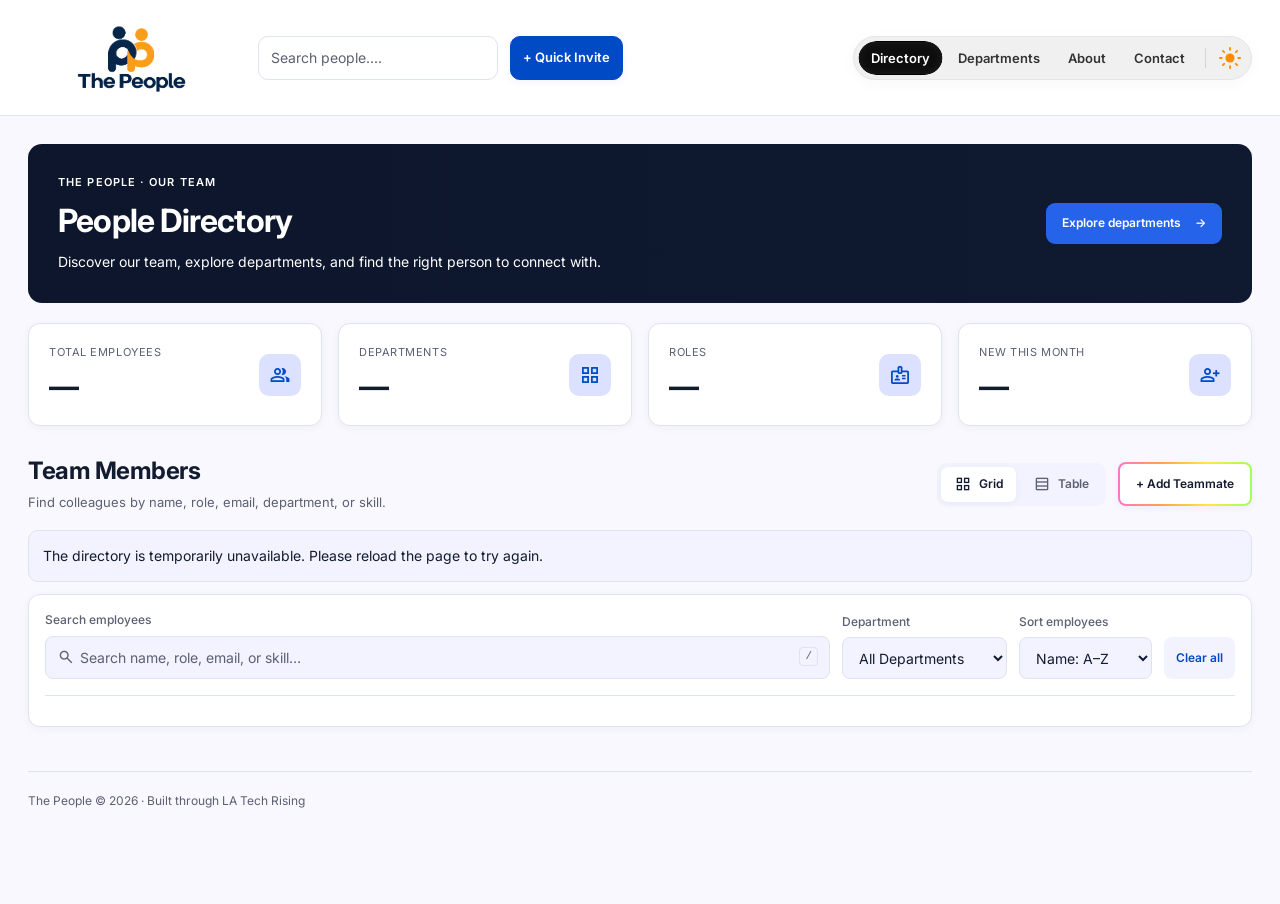
==== commit 84645317: "Integrate Miguel chat and Jessie profile actions into current Directory Retain the current homepage," ====
--- a/index.html
+++ b/index.html
@@ -8,22 +8,22 @@
   <title>The People | Employee Directory</title>
   <link rel="icon" type="image/png" href="the-people-logo.png">
   <link rel="stylesheet" href="https://fonts.googleapis.com/css2?family=Inter:wght@400;500;600;700&display=swap">
-  <link rel="stylesheet"
-    href="https://fonts.googleapis.com/css2?family=Material+Symbols+Outlined:opsz,wght,FILL,GRAD@20..48,400,0,0&display=swap">
-  <link rel="stylesheet" href="directory.css?v=city-time-16">
+  <link rel="stylesheet" href="https://fonts.googleapis.com/css2?family=Material+Symbols+Outlined:opsz,wght,FILL,GRAD@20..48,400,0,0&display=swap">
+  <link rel="stylesheet" href="directory.css?v=chat-profile-actions-20">
   <link rel="stylesheet" href="theme-changer.css?v=theme-11">
   <link rel="stylesheet" href="kinetic-nav.css?v=kinetic-sentence-14">
   <link rel="stylesheet" href="liquid-navigation.css?v=liquid-nav-15">
+  <link rel="stylesheet" href="departments-page.css?v=1">
+  <link rel="stylesheet" href="directory-chat.css?v=1">
 </head>
 
 <body class="directory-page">
   <a class="skip-link" href="#directory">Skip to employee directory</a>
   <header class="directory-header" id="Home">
     <div class="header-container">
-      <a class="logo people-logo" href="#directory" aria-label="The People directory">
-        <img src="the-people-logo.png" alt="The People" width="1960" height="816">
-      </a>
-
+      <a class="logo people-logo" href="#directory" aria-label="The People directory"><img src="the-people-logo.png"
+          alt="The People" width="1960" height="816"></a>
+      <div class="directory-header-tools" data-page="directory">
       <div class="header-search">
         <label for="header-search-input" class="visually-hidden">
           Search employees
@@ -36,6 +36,16 @@
       </a>
 
 
+      </div>
+      <div class="department-header-tools" hidden>
+        <form id="header-directory-form" role="search" aria-label="Search the People Directory">
+          <label class="visually-hidden" for="header-directory-search">Search people, skills, roles, or locations</label>
+          <input id="header-directory-search" type="search" placeholder="Search people, skills, or titles…" maxlength="200" autocomplete="off" aria-controls="header-directory-results" aria-expanded="false">
+          <button type="submit" aria-label="Search Directory"><span class="material-symbols-outlined" aria-hidden="true">search</span></button>
+          <div id="header-directory-results" hidden></div>
+        </form>
+        <a class="department-quick-invite" href="admin.html">+ Quick Invite</a>
+      </div>
       <button class="menu-toggle" type="button" aria-label="Open navigation menu" aria-controls="primary-navigation"
         aria-expanded="false">☰</button>
       <nav class="nav-links liquid-navigation" id="primary-navigation" aria-label="Main navigation">
@@ -51,7 +61,6 @@
         <a href="#Departments">Departments</a>
         <a href="#About">About</a>
         <a href="#Contact">Contact</a>
-        <a href="#Groups">Groups</a>
         <span class="liquid-divider" aria-hidden="true"></span>
         <button id="darkModeToggle" class="theme-changer" type="button" aria-label="Switch to dark mode"
           aria-pressed="false" title="Switch to dark mode"><svg class="changer-sun" viewBox="0 0 24 24"
@@ -110,8 +119,7 @@
           <h2>Team Members</h2>
           <p class="search-intro">Find colleagues by <span class="kinetic-word">name</span>, <span
               class="kinetic-word">role</span>, <span class="kinetic-word">email</span>, <span
-              class="kinetic-word">department</span>, <span class="kinetic-word">location</span>, or <span
-              class="kinetic-word">skill</span>.</p>
+              class="kinetic-word">department</span>, or <span class="kinetic-word">skill</span>.</p>
         </div>
         <div class="directory-toolbar">
           <div class="view-switch" role="group" aria-label="Directory view">
@@ -129,8 +137,7 @@
           <div class="search-field"><label for="search">Search employees</label>
             <div class="input-wrap"><span class="search-icon material-symbols-outlined"
                 aria-hidden="true">search</span><input id="search" type="search"
-                placeholder="Search name, role, email, location, or skill…" aria-keyshortcuts="/"><kbd
-                aria-hidden="true">/</kbd>
+                placeholder="Search name, role, email, or skill…" aria-keyshortcuts="/"><kbd aria-hidden="true">/</kbd>
             </div>
           </div>
           <div class="filter-field"><label for="department-filter">Department</label><select id="department-filter">
@@ -163,20 +170,86 @@
         </table>
       </div>
     </section>
-    <section data-page="Departments" hidden id="Departments" class="departments-section"
-      aria-labelledby="departments-heading">
-      <div class="section-heading">
-        <div>
-          <h2 id="departments-heading">Departments</h2>
-          <p>Select a department to meet its team.</p>
+    <section data-page="Departments" hidden id="Departments" class="departments-section" aria-labelledby="departments-heading">
+      <div class="section-heading"><div><h2 id="departments-heading">Departments &amp; Teams</h2><p>Explore teams, headcount distribution, and the people in each department.</p></div></div>
+
+<div class="teams-toolbar">
+    <label
+        for="team-search"
+        class="visually-hidden"
+    >
+        Search teams, squads, and leaders
+    </label>
+
+    <input
+        id="team-search"
+        type="search"
+        placeholder="Search teams, squads, and leaders..."
+    >
+
+    <label
+        for="division-filter"
+        class="visually-hidden"
+    >
+        Filter by division
+    </label>
+
+    <select id="division-filter">
+        <option value="all">All Divisions</option>
+    </select>
+
+    <button
+        id="clear-all-teams"
+        type="button"
+    >
+        Clear All
+    </button>
+
+    <p
+        id="team-results-count"
+        aria-live="polite"
+    >
+        0 results
+    </p>
+
+    <button
+        id="create-team-button"
+        type="button"
+        hidden
+    >
+        + Create New Team
+    </button>
+</div>
+
+      <section class="department-summary" aria-label="Department statistics">
+        <article><span class="material-symbols-outlined" aria-hidden="true">account_tree</span><p>Total Departments</p><strong id="department-summary-count">—</strong><small>Departments in the directory</small></article>
+        <article><span class="material-symbols-outlined" aria-hidden="true">groups</span><p>Total Headcount</p><strong id="department-summary-headcount">—</strong><small>People in the directory</small></article>
+        <article><span class="material-symbols-outlined" aria-hidden="true">work_outline</span><p>Open Requisitions</p><strong id="department-summary-openings">Not listed</strong><small id="department-openings-note">Openings information has not been provided.</small><button id="department-view-openings" type="button">View openings →</button></article>
+      </section>
+      <div class="section-heading department-divisions-heading">
+        <div><h3>Core Operational Divisions</h3><p>Explore departments and their teams.</p></div>
+        <div class="department-view-switch" role="group" aria-label="Department view">
+          <button id="department-view-grid" type="button" aria-pressed="true" aria-controls="department-grid"><span class="material-symbols-outlined" aria-hidden="true">grid_view</span> Grid</button>
+          <button id="department-view-list" type="button" aria-pressed="false" aria-controls="department-grid"><span class="material-symbols-outlined" aria-hidden="true">view_list</span> List</button>
         </div>
       </div>
       <div id="department-grid" class="department-grid" role="group" aria-label="Departments"></div>
+
+<p
+    id="team-empty-state"
+    class="empty-state"
+    hidden
+>
+    No teams found. Try another search or clear your filters.
+</p>
+
       <div id="department-members" class="department-members" aria-live="polite" hidden></div>
-    </section>
-
-    <!-- Added -->
-    <section data-page="Groups" id="Groups" class="guilds-section" aria-labelledby="guilds-heading">
+    <dialog id="department-openings-dialog" aria-labelledby="department-openings-title">
+      <form method="dialog"><button class="department-openings-close" aria-label="Close openings">×</button></form>
+      <h2 id="department-openings-title">Department openings</h2>
+      <div id="department-openings-content"></div>
+    </dialog>
+    <section id="Groups" class="guilds-section" aria-labelledby="guilds-heading">
       <div class="section-heading guilds-heading">
         <div>
           <p class="eyebrow">CONNECT & COLLABORATE</p>
@@ -193,9 +266,9 @@
 
       <p id="guild-status" role="status" aria-live="polite"></p>
 
-      <dialog id="propose-guild-dialog" class="guild-dialog">
+      <dialog id="propose-guild-dialog" class="guild-dialog" aria-labelledby="guild-proposal-title">
         <form id="propose-guild-form">
-          <h2>Propose a New Guild</h2>
+          <h2 id="guild-proposal-title">Propose a New Guild</h2>
           <p>Share your idea for a new community or cross-functional group.</p>
 
           <label for="guild-name">Group name</label>
@@ -214,7 +287,7 @@
           </div>
         </form>
       </dialog>
-      <dialog id="guild-membership-dialog" class="guild-dialog">
+      <dialog id="guild-membership-dialog" class="guild-dialog" aria-labelledby="guild-membership-title">
         <form id="guild-membership-form">
           <h2 id="guild-membership-title">Guild Membership</h2>
           <p id="guild-membership-message"></p>
@@ -231,7 +304,7 @@
 
     </section>
 
-    <!-- Ending -->
+    </section>
 
     <section data-page="About" hidden id="About" class="about-section" aria-label="About Our Team">
       <p class="eyebrow">BUILT TOGETHER</p>
@@ -266,12 +339,16 @@
   <!-- Keep this order: library, configuration, shared store, directory UI. -->
   <script src="supabase-2.118.0.js"></script>
   <script src="supabase-config.js"></script>
+  <script src="miguel-supabase-config.js"></script>
   <script src="employee-store.js?v=world-location-17"></script>
   <script src="card-local-time.js?v=world-location-17"></script>
-  <script src="directory.js?v=city-time-16"></script>
+  <script src="departments-page.js?v=1"></script>
+  <script src="directory.js?v=chat-profile-actions-20"></script>
   <script src="kinetic-text.js?v=kinetic-sentence-14"></script>
   <script src="liquid-navigation.js?v=liquid-nav-15"></script>
-  <script src="guild.js"></script>
+  <script src="guild.js?v=groups-1"></script>
+  <div id="message-notification-root"></div>
+  <script src="notifications.js"></script>
 </body>
 
-</html>+</html>
--- a/directory.css
+++ b/directory.css
@@ -1,2187 +1,317 @@
 /* Design adapted from the uploaded Stitch page. Public directory only;
    admin.html uses admin.css; both pages load their own feature styles. */
-:root {
-  color-scheme: light;
-  --page: #faf8ff;
-  --panel: #fff;
-  --soft: #f2f3ff;
-  --line: #dfe3ef;
-  --ink: #131b2e;
-  --muted: #5b6072;
-  --primary: #004ac6;
-  --primary-soft: #dbe1ff;
-  --hero: #172343;
-  --shadow: 0 2px 9px rgba(19, 27, 46, 0.045);
-}
-
-body.darkMode {
-  color-scheme: dark;
-  --soft: #242d42;
-  --line: #35415a;
-  --ink: #edf1ff;
-  --muted: #b8c3db;
-  --primary: #a7c1ff;
-  --primary-soft: #293d67;
-  --hero: #1b2b51;
-  --shadow: 0 2px 9px rgba(0, 0, 0, 0.12);
-}
-
-* {
-  box-sizing: border-box;
-}
-
-html {
-  scroll-behavior: smooth;
-  scroll-padding-top: 24px;
-}
-
-body {
-  margin: 0;
-  background: var(--page);
-  color: var(--ink);
-  font:
-    14px/1.55 Inter,
-    Arial,
-    sans-serif;
-}
-h1,
-h2,
-h3,
-p {
-  margin: 0;
-}
-h1,
-h2,
-h3 {
-  line-height: 1.25;
-}
-a {
-  color: var(--primary);
-}
-button,
-input,
-select {
-  font: inherit;
-}
-button,
-a,
-input,
-select {
-  -webkit-tap-highlight-color: transparent;
-}
-button {
-  cursor: pointer;
-}
-button:disabled {
-  cursor: default;
-}
-button,
-a,
-input,
-select {
-  touch-action: manipulation;
-}
-button:focus-visible,
-a:focus-visible,
-input:focus-visible,
-select:focus-visible,
-[tabindex]:focus-visible {
-  outline: 3px solid var(--primary);
-  outline-offset: 3px;
-}
-[hidden] {
-  display: none !important;
-}
-img {
-  max-width: 100%;
-}
-.visually-hidden,
-.skip-link:not(:focus) {
-  position: absolute;
-  width: 1px;
-  height: 1px;
-  padding: 0;
-  margin: -1px;
-  overflow: hidden;
-  clip-path: inset(50%);
-  white-space: nowrap;
-  border: 0;
-}
-.skip-link:focus {
-  display: block;
-  padding: 12px;
-  background: var(--panel);
-}
-
-.directory-header {
-  background: var(--panel);
-  border-bottom: 1px solid var(--line);
-}
-.header-container {
-  max-width: 1280px;
-  margin: auto;
-  min-height: 76px;
-  padding: 16px 28px;
-  display: flex;
-  align-items: center;
-  gap: 24px;
-}
-.logo {
-  display: flex;
-  align-items: center;
-  gap: 10px;
-  font-weight: 700;
-  font-size: 18px;
-  color: var(--ink);
-  text-decoration: none;
-  white-space: nowrap;
-}
-.brand-mark {
-  display: grid;
-  place-items: center;
-  width: 34px;
-  height: 34px;
-  border-radius: 10px;
-  background: var(--primary);
-  color: var(--panel);
-  font-size: 13px;
-}
-.brand-label {
-  font-size: 11px;
-  background: var(--soft);
-  color: var(--muted);
-  padding: 3px 9px;
-  border-radius: 20px;
-  font-weight: 500;
-}
-.nav-links {
-  display: flex;
-  gap: 5px;
-  margin-left: auto;
-}
-.nav-links a {
-  padding: 8px 11px;
-  border-radius: 8px;
-  color: var(--muted);
-  text-decoration: none;
-  font-size: 13px;
-  font-weight: 500;
-}
-.nav-links a:hover,
-.nav-links a.active {
-  background: var(--soft);
-  color: var(--ink);
-}
-.theme-toggle,
-.menu-toggle {
-  border: 1px solid var(--line);
-  border-radius: 8px;
-  background: var(--panel);
-  color: var(--ink);
-  min-height: 40px;
-  padding: 7px 11px;
-  font-size: 12px;
-  white-space: nowrap;
-}
-.menu-toggle {
-  display: none;
-}
-.page-shell {
-  max-width: 1280px;
-  padding: 28px;
-  margin: auto;
-}
-
-.hero-section {
-  display: flex;
-  align-items: center;
-  justify-content: space-between;
-  gap: 24px;
-  padding: 30px;
-  border-radius: 14px;
-  background: var(--hero);
-  color: #fff;
-}
-
-.hero-label {
-  font-size: 11px;
-  letter-spacing: 0.1em;
-  font-weight: 600;
-  color: #c8d7ff;
-  margin-bottom: 10px;
-}
-
-.hero-section h1 {
-  font-size: 32px;
-  letter-spacing: -0.025em;
-}
-
-.hero-description {
-  margin-top: 10px;
-  max-width: 620px;
-  color: #d1daef;
-}
-
-.hero-link {
-  flex-shrink: 0;
-  display: inline-flex;
-  align-items: center;
-  gap: 14px;
-  padding: 11px 16px;
-  border-radius: 9px;
-  background: #2563eb;
-  color: #fff;
-  text-decoration: none;
-  font-size: 12px;
-  font-weight: 600;
-}
-
-.hero-link:hover {
-  background: #1955d8;
-}
-
-.statistics-section {
-  display: grid;
-  grid-template-columns: repeat(4, minmax(0, 1fr));
-  gap: 16px;
-  margin: 20px 0 30px;
-}
-
-.stat-card {
-  display: flex;
-  align-items: center;
-  justify-content: space-between;
-  gap: 16px;
-  padding: 20px;
-  border: 1px solid var(--line);
-  border-radius: 12px;
-  background: var(--panel);
-  box-shadow: var(--shadow);
-}
-
-.stat-card p {
-  font-size: 11px;
-  text-transform: uppercase;
-  letter-spacing: 0.05em;
-  color: var(--muted);
-}
-
-.stat-card h2 {
-  font-size: 30px;
-  margin-top: 7px;
-  letter-spacing: -0.02em;
-}
-
-.stat-icon {
-  display: grid;
-  place-items: center;
-  flex: 0 0 42px;
-  height: 42px;
-  border-radius: 10px;
-  background: var(--primary-soft);
-  color: var(--primary);
-  font-size: 22px;
-}
-
-.section-heading {
-  display: flex;
-  align-items: center;
-  justify-content: space-between;
-  gap: 16px;
-  margin-bottom: 18px;
-}
-
-.section-heading h2 {
-  font-size: 24px;
-  letter-spacing: -0.02em;
-}
-
-.section-heading p {
-  margin-top: 6px;
-  color: var(--muted);
-  font-size: 13px;
-}
-
-.view-switch {
-  display: inline-flex;
-  flex-shrink: 0;
-  gap: 4px;
-  background: var(--soft);
-  padding: 4px;
-  border-radius: 9px;
-}
-
-.view-switch button {
-  display: flex;
-  gap: 7px;
-  align-items: center;
-  border: 0;
-  border-radius: 7px;
-  padding: 8px 13px;
-  background: transparent;
-  color: var(--muted);
-  font-size: 12px;
-  font-weight: 600;
-}
-
-.view-switch button[aria-pressed="true"] {
-  background: var(--panel);
-  color: var(--ink);
-  box-shadow: var(--shadow);
-}
-
-.view-switch span {
-  font-size: 18px;
-  line-height: 1;
-}
-
-.filter-panel {
-  background: var(--panel);
-  border: 1px solid var(--line);
-  border-radius: 12px;
-  padding: 16px;
-  box-shadow: var(--shadow);
-}
-
-.search-container {
-  display: flex;
-  align-items: flex-end;
-  gap: 12px;
-}
-
-.search-container label {
-  display: block;
-  color: var(--muted);
-  font-size: 12px;
-  font-weight: 500;
-  margin-bottom: 6px;
-}
-
-.search-field {
-  min-width: 0;
-  flex: 1;
-}
-
-.input-wrap {
-  position: relative;
-}
-
-.input-wrap input {
-  width: 100%;
-  padding: 10px 38px 10px 34px;
-}
-
-.search-icon {
-  position: absolute;
-  left: 12px;
-  top: 10px;
-  color: var(--muted);
-}
-
-kbd {
-  position: absolute;
-  right: 12px;
-  top: 11px;
-  color: var(--muted);
-  border: 1px solid var(--line);
-  border-radius: 4px;
-  font-size: 11px;
-  padding: 0 5px;
-}
-
-.search-container input,
-.search-container select {
-  min-height: 42px;
-  border: 1px solid var(--line);
-  border-radius: 8px;
-  background: var(--soft);
-  color: var(--ink);
-}
-input::placeholder {
-  color: var(--muted);
-}
-
-.search-container select {
-  max-width: 220px;
-  width: 100%;
-  padding: 9px 26px 9px 12px;
-}
-
-.clear-button {
-  min-height: 42px;
-  padding: 8px 12px;
-  border: 0;
-  border-radius: 8px;
-  background: var(--soft);
-  color: var(--primary);
-  font-size: 12px;
-  font-weight: 600;
-}
-
-.department-pills {
-  display: flex;
-  gap: 8px;
-  flex-wrap: wrap;
-  margin-top: 16px;
-  border-top: 1px solid var(--line);
-  padding-top: 14px;
-}
-
-.department-pills button {
-  padding: 6px 12px;
-  border: 0;
-  border-radius: 20px;
-  background: var(--soft);
-  color: var(--muted);
-  font-size: 12px;
-}
-
-.department-pills button[aria-pressed="true"] {
-  background: var(--primary);
-  color: var(--panel);
-}
-#results-count {
-  font-size: 12px;
-  color: var(--muted);
-  margin: 16px 0;
-}
-#directory-status {
-  padding: 14px;
-  margin: 12px 0;
-  border: 1px solid var(--line);
-  background: var(--soft);
-  border-radius: 10px;
-  color: var(--ink);
-}
-.employee-grid {
-  display: grid;
-  grid-template-columns: repeat(4, minmax(0, 1fr));
-  gap: 16px;
-}
-.employee-card {
-  display: flex;
-  flex-direction: column;
-  min-width: 0;
-  overflow: hidden;
-  background: var(--panel);
-  border: 1px solid var(--line);
-  border-radius: 12px;
-  box-shadow: var(--shadow);
-  transition:
-    box-shadow 0.18s,
-    border-color 0.18s;
-}
-.employee-card:hover {
-  border-color: var(--primary);
-  box-shadow: 0 6px 20px rgba(19, 27, 46, 0.09);
-}
-.card-main {
-  display: flex;
-  flex: 1;
-  flex-direction: column;
-  align-items: flex-start;
-  gap: 12px;
-  padding: 18px;
-}
-.card-top {
-  width: 100%;
-  display: flex;
-  align-items: flex-start;
-  justify-content: space-between;
-  gap: 10px;
-}
-.employee-avatar {
-  display: grid;
-  place-items: center;
-  overflow: hidden;
-  flex-shrink: 0;
-  width: 56px;
-  height: 56px;
-  border-radius: 50%;
-  background: var(--primary-soft);
-  color: var(--primary);
-  font-size: 17px;
-  font-weight: 600;
-}
-.employee-avatar img {
-  width: 100%;
-  height: 100%;
-  object-fit: cover;
-}
-.employee-card h3 {
-  font-size: 16px;
-  letter-spacing: -0.015em;
-  overflow-wrap: anywhere;
-}
-.employee-title {
-  color: var(--muted);
-  font-size: 13px;
-  margin-top: 4px;
-}
-.department-badge {
-  display: inline-block;
-  max-width: 100%;
-  border-radius: 20px;
-  background: var(--primary-soft);
-  color: var(--primary);
-  font-size: 11px;
-  font-weight: 600;
-  padding: 4px 9px;
-  overflow-wrap: anywhere;
-}
-.employee-email {
-  font-size: 12px;
-  color: var(--muted);
-  text-decoration: none;
-  overflow-wrap: anywhere;
-}
-.employee-email:hover {
-  text-decoration: underline;
-  color: var(--primary);
-}
-.skill-badges {
-  display: flex;
-  flex-wrap: wrap;
-  gap: 5px;
-}
-.skill-badge {
-  display: inline-block;
-  border-radius: 5px;
-  padding: 3px 7px;
-  background: var(--soft);
-  color: var(--ink);
-  font-size: 11px;
-  font-weight: 500;
-  overflow-wrap: anywhere;
-}
-.card-footer {
-  display: flex;
-  align-items: center;
-  justify-content: space-between;
-  flex-wrap: wrap;
-  gap: 8px;
-  padding: 10px 14px;
-  background: var(--soft);
-}
-.card-actions {
-  display: flex;
-  align-items: center;
-  gap: 6px;
-}
-.copy-email,
-.profile-button {
-  min-height: 36px;
-  padding: 7px 9px;
-  border: 0;
-  border-radius: 7px;
-  background: var(--panel);
-  color: var(--primary);
-  font-size: 12px;
-  font-weight: 600;
-}
-.profile-button {
-  background: transparent;
-}
-.copy-email:hover,
-.profile-button:hover {
-  background: var(--primary-soft);
-}
-.social-links {
-  display: flex;
-  align-items: center;
-  flex-wrap: wrap;
-  gap: 8px;
-}
-.social-links a {
-  display: inline-flex;
-  align-items: center;
-  justify-content: center;
-  min-width: 30px;
-  min-height: 30px;
-  border-radius: 6px;
-  font-size: 12px;
-}
-.social-links img {
-  display: block;
-  width: 19px;
-  height: 19px;
-  object-fit: contain;
-}
-.social-fallback {
-  font-size: 11px;
-  padding: 3px;
-}
-.empty-state {
-  grid-column: 1/-1;
-  text-align: center;
-  padding: 32px;
-  color: var(--muted);
-}
-.table-wrap {
-  overflow-x: auto;
-  border: 1px solid var(--line);
-  border-radius: 12px;
-  background: var(--panel);
-}
-.employee-table {
-  border-collapse: collapse;
-  width: 100%;
-  font-size: 13px;
-  min-width: 720px;
-  text-align: left;
-}
-.employee-table th {
-  padding: 13px 16px;
-  background: var(--soft);
-  color: var(--muted);
-  font-size: 11px;
-  letter-spacing: 0.04em;
-  text-transform: uppercase;
-  font-weight: 600;
-}
-.employee-table td {
-  padding: 14px 16px;
-  border-top: 1px solid var(--line);
-  vertical-align: middle;
-}
-.employee-table td:nth-child(4) {
-  min-width: 170px;
-}
-.table-person {
-  display: flex;
-  align-items: center;
-  gap: 10px;
-  min-width: 170px;
-}
-.table-person .employee-avatar {
-  width: 38px;
-  height: 38px;
-  font-size: 12px;
-}
-.table-person strong {
-  font-size: 13px;
-  font-weight: 600;
-}
-.table-person p {
-  font-size: 12px;
-  color: var(--muted);
-  margin-top: 3px;
-}
-.employee-table .employee-email {
-  color: var(--primary);
-}
-.table-actions {
-  display: flex;
-  gap: 6px;
-}
-.departments-section {
-  margin-top: 34px;
-  padding: 24px;
-  border: 1px solid var(--line);
-  border-radius: 14px;
-  background: var(--panel);
-}
-.department-grid {
-  display: grid;
-  grid-template-columns: repeat(auto-fit, minmax(160px, 220px));
-  gap: 12px;
-}
-.department-card {
-  display: flex;
-  flex-direction: column;
-  align-items: flex-start;
-  gap: 4px;
-  min-width: 0;
-  padding: 16px;
-  background: var(--soft);
-  color: var(--ink);
-  border: 1px solid transparent;
-  border-radius: 10px;
-  text-align: left;
-}
-.department-card:hover,
-.department-card.active {
-  border-color: var(--primary);
-}
-.department-icon {
-  width: 26px;
-  height: 26px;
-  color: var(--primary);
-  margin-bottom: 8px;
-}
-.department-icon svg,
-.department-arrow svg,
-.member-chevron svg {
-  display: block;
-  width: 100%;
-  height: 100%;
-}
-.department-name {
-  font-size: 14px;
-  font-weight: 600;
-}
-.department-count {
-  font-size: 12px;
-  color: var(--muted);
-}
-.department-footer {
-  width: 100%;
-  display: flex;
-  align-items: center;
-  justify-content: space-between;
-  margin-top: 12px;
-}
-.department-faces {
-  display: flex;
-}
-.department-face {
-  display: grid;
-  place-items: center;
-  overflow: hidden;
-  width: 26px;
-  height: 26px;
-  border: 2px solid var(--panel);
-  border-radius: 50%;
-  margin-left: -6px;
-  background: var(--primary-soft);
-  color: var(--primary);
-  font-size: 9px;
-}
-.department-face:first-child {
-  margin-left: 0;
-}
-.department-face img {
-  width: 100%;
-  height: 100%;
-  object-fit: cover;
-}
-.department-arrow {
-  width: 20px;
-  height: 20px;
-  color: var(--primary);
-}
-.department-members {
-  margin-top: 20px;
-  padding-top: 20px;
-  border-top: 1px solid var(--line);
-}
-.department-members-header {
-  display: flex;
-  align-items: center;
-  justify-content: space-between;
-  margin-bottom: 14px;
-}
-.department-members-close {
-  border: 0;
-  border-radius: 7px;
-  padding: 7px 12px;
-  background: var(--soft);
-  color: var(--ink);
-}
-.department-member-list {
-  display: grid;
-  gap: 8px;
-  list-style: none;
-  margin: 0;
-  padding: 0;
-}
-.member-item {
-  border: 1px solid var(--line);
-  border-radius: 9px;
-  overflow: hidden;
-}
-.member-row {
-  display: flex;
-  align-items: center;
-  width: 100%;
-  gap: 12px;
-  background: var(--soft);
-  color: var(--ink);
-  border: 0;
-  padding: 12px;
-  text-align: left;
-}
-.member-avatar {
-  display: grid;
-  place-items: center;
-  overflow: hidden;
-  flex: 0 0 40px;
-  height: 40px;
-  border-radius: 50%;
-  background: var(--primary-soft);
-  color: var(--primary);
-  font-size: 12px;
-}
-.member-avatar img {
-  width: 100%;
-  height: 100%;
-  object-fit: cover;
-}
-.member-text {
-  display: flex;
-  flex: 1;
-  flex-direction: column;
-}
-.member-name {
-  font-weight: 600;
-}
-.member-title {
-  font-size: 12px;
-  color: var(--muted);
-}
-.member-chevron {
-  width: 18px;
-  height: 18px;
-  color: var(--muted);
-}
-.member-item.open .member-chevron {
-  transform: rotate(180deg);
-}
-.member-details {
-  padding: 16px;
-}
-.member-email {
-  display: block;
-  margin-bottom: 12px;
-  overflow-wrap: anywhere;
-}
-.member-actions {
-  display: flex;
-  gap: 8px;
-  flex-wrap: wrap;
-}
-.member-details .social-links {
-  margin-top: 12px;
-}
-.about-contact-section {
-  display: grid;
-  grid-template-columns: 1.2fr 1fr;
-  gap: 18px;
-  margin-top: 24px;
-}
-.about-section,
-.contact-section {
-  min-width: 0;
-  padding: 24px;
-  border-radius: 12px;
-  background: var(--panel);
-  border: 1px solid var(--line);
-}
-.eyebrow {
-  font-size: 10px;
-  font-weight: 600;
-  letter-spacing: 0.09em;
-  color: var(--primary);
-  margin-bottom: 9px;
-}
-.about-contact-section h2 {
-  font-size: 22px;
-  margin-bottom: 12px;
-}
-.about-section > p:not(.eyebrow) {
-  color: var(--muted);
-  line-height: 1.8;
-}
-.team-values {
-  display: flex;
-  flex-wrap: wrap;
-  gap: 8px;
-  margin-top: 20px;
-}
-.team-values span {
-  padding: 6px 11px;
-  border-radius: 7px;
-  background: var(--soft);
-  font-size: 12px;
-  color: var(--muted);
-}
-dl {
-  margin: 0;
-}
-dl > div {
-  display: grid;
-  grid-template-columns: 75px minmax(0, 1fr);
-  gap: 12px;
-  margin-top: 12px;
-}
-dt {
-  color: var(--muted);
-  font-size: 12px;
-}
-dd {
-  margin: 0;
-  overflow-wrap: anywhere;
-}
-#site-footer {
-  display: flex;
-  justify-content: space-between;
-  align-items: center;
-  gap: 16px;
-  margin-top: 28px;
-  border-top: 1px solid var(--line);
-  padding: 20px 0;
-  color: var(--muted);
-  font-size: 12px;
-}
-.footer-admin {
-  display: inline-flex;
-  align-items: center;
-  gap: 7px;
-  padding: 8px 14px;
-  border: 1px solid var(--line);
-  border-radius: 8px;
-  background: var(--panel);
-  color: var(--muted);
-  text-decoration: none;
-  font-weight: 500;
-}
-.profile-modal {
-  position: fixed;
-  inset: 0;
-  z-index: 1000;
-  display: grid;
-  place-items: center;
-  background: rgba(6, 13, 30, 0.62);
-  padding: 20px;
-}
-.profile-modal-content {
-  position: relative;
-  width: min(680px, 100%);
-  max-height: 90vh;
-  overflow-y: auto;
-  padding: 28px;
-  border-radius: 16px;
-  background: var(--panel);
-  color: var(--ink);
-  box-shadow: 0 20px 70px rgba(0, 0, 0, 0.25);
-}
-.modal-close {
-  position: absolute;
-  top: 12px;
-  right: 12px;
-  display: grid;
-  place-items: center;
-  width: 36px;
-  height: 36px;
-  border: 0;
-  border-radius: 8px;
-  background: var(--soft);
-  color: var(--ink);
-  font-size: 25px;
-}
-.profile-header {
-  display: flex;
-  align-items: center;
-  gap: 18px;
-  padding-right: 28px;
-  margin-bottom: 24px;
-}
-.profile-header .profile-avatar {
-  width: 76px;
-  height: 76px;
-  font-size: 22px;
-}
-.profile-header h2 {
-  font-size: 22px;
-}
-.profile-header p {
-  color: var(--muted);
-  margin: 5px 0 10px;
-}
-.profile-tabs {
-  display: flex;
-  gap: 6px;
-  border-bottom: 1px solid var(--line);
-  margin-bottom: 20px;
-}
-.profile-tab {
-  padding: 10px 12px;
-  border: 0;
-  border-bottom: 3px solid transparent;
-  background: transparent;
-  color: var(--muted);
-  font-size: 13px;
-}
-.profile-tab.active {
-  border-color: var(--primary);
-  color: var(--primary);
-}
-.profile-panel {
-  min-height: 100px;
-  overflow-wrap: anywhere;
-}
-.profile-bio {
-  line-height: 1.8;
-  color: var(--muted);
-}
-.skills-heading {
-  font-size: 15px;
-  margin-bottom: 12px;
-}
-.profile-panel .social-links {
-  margin-top: 16px;
-}
-.back-to-top {
-  position: fixed;
-  bottom: 20px;
-  right: 20px;
-  display: none;
-  place-items: center;
-  width: 42px;
-  height: 42px;
-  border: 1px solid var(--line);
-  border-radius: 50%;
-  background: var(--panel);
-  color: var(--primary);
-  box-shadow: var(--shadow);
-  font-size: 20px;
-  z-index: 10;
-}
-.back-to-top.show {
-  display: grid;
-}
-@media (min-width: 1450px) {
-  .employee-grid {
-    grid-template-columns: repeat(4, minmax(0, 1fr));
-  }
-}
-@media (max-width: 1100px) {
-  .employee-grid {
-    grid-template-columns: repeat(3, minmax(0, 1fr));
-  }
-  .brand-label {
-    display: none;
-  }
-  .header-container {
+:root{color-scheme:light;--page:#faf8ff;--panel:#fff;--soft:#f2f3ff;--line:#dfe3ef;--ink:#131b2e;--muted:#5b6072;--primary:#004ac6;--primary-soft:#dbe1ff;--hero:#172343;--shadow:0 2px 9px rgba(19,27,46,.045)}
+body.darkMode{color-scheme:dark;--page:#101522;--panel:#192131;--soft:#242d42;--line:#35415a;--ink:#edf1ff;--muted:#b8c3db;--primary:#a7c1ff;--primary-soft:#293d67;--hero:#1b2b51;--shadow:0 2px 9px rgba(0,0,0,.12)}
+*{box-sizing:border-box}html{scroll-behavior:smooth;scroll-padding-top:24px}body{margin:0;background:var(--page);color:var(--ink);font:14px/1.55 Inter,Arial,sans-serif}h1,h2,h3,p{margin:0}h1,h2,h3{line-height:1.25}a{color:var(--primary)}button,input,select{font:inherit}button,a,input,select{-webkit-tap-highlight-color:transparent}button{cursor:pointer}button:disabled{cursor:default}button,a,input,select{touch-action:manipulation}button:focus-visible,a:focus-visible,input:focus-visible,select:focus-visible,[tabindex]:focus-visible{outline:3px solid var(--primary);outline-offset:3px}[hidden]{display:none!important}img{max-width:100%}.visually-hidden,.skip-link:not(:focus){position:absolute;width:1px;height:1px;padding:0;margin:-1px;overflow:hidden;clip-path:inset(50%);white-space:nowrap;border:0}.skip-link:focus{display:block;padding:12px;background:var(--panel)}
+.directory-header{background:var(--panel);border-bottom:1px solid var(--line)}.header-container{max-width:1280px;margin:auto;min-height:76px;padding:16px 28px;display:flex;align-items:center;gap:24px}.logo{display:flex;align-items:center;gap:10px;font-weight:700;font-size:18px;color:var(--ink);text-decoration:none;white-space:nowrap}.brand-mark{display:grid;place-items:center;width:34px;height:34px;border-radius:10px;background:var(--primary);color:var(--panel);font-size:13px}.brand-label{font-size:11px;background:var(--soft);color:var(--muted);padding:3px 9px;border-radius:20px;font-weight:500}.nav-links{display:flex;gap:5px;margin-left:auto}.nav-links a{padding:8px 11px;border-radius:8px;color:var(--muted);text-decoration:none;font-size:13px;font-weight:500}.nav-links a:hover,.nav-links a.active{background:var(--soft);color:var(--ink)}.theme-toggle,.menu-toggle{border:1px solid var(--line);border-radius:8px;background:var(--panel);color:var(--ink);min-height:40px;padding:7px 11px;font-size:12px;white-space:nowrap}.menu-toggle{display:none}.page-shell{max-width:1280px;padding:28px;margin:auto}
+.hero-section{display:flex;align-items:center;justify-content:space-between;gap:24px;padding:30px;border-radius:14px;background:var(--hero);color:#fff}.hero-label{font-size:11px;letter-spacing:.1em;font-weight:600;color:#c8d7ff;margin-bottom:10px}.hero-section h1{font-size:32px;letter-spacing:-.025em}.hero-description{margin-top:10px;max-width:620px;color:#d1daef}.hero-link{flex-shrink:0;display:inline-flex;align-items:center;gap:14px;padding:11px 16px;border-radius:9px;background:#2563eb;color:#fff;text-decoration:none;font-size:12px;font-weight:600}.hero-link:hover{background:#1955d8}
+.statistics-section{display:grid;grid-template-columns:repeat(4,minmax(0,1fr));gap:16px;margin:20px 0 30px}.stat-card{display:flex;align-items:center;justify-content:space-between;gap:16px;padding:20px;border:1px solid var(--line);border-radius:12px;background:var(--panel);box-shadow:var(--shadow)}.stat-card p{font-size:11px;text-transform:uppercase;letter-spacing:.05em;color:var(--muted)}.stat-card h2{font-size:30px;margin-top:7px;letter-spacing:-.02em}.stat-icon{display:grid;place-items:center;flex:0 0 42px;height:42px;border-radius:10px;background:var(--primary-soft);color:var(--primary);font-size:22px}
+.section-heading{display:flex;align-items:center;justify-content:space-between;gap:16px;margin-bottom:18px}.section-heading h2{font-size:24px;letter-spacing:-.02em}.section-heading p{margin-top:6px;color:var(--muted);font-size:13px}.view-switch{display:inline-flex;flex-shrink:0;gap:4px;background:var(--soft);padding:4px;border-radius:9px}.view-switch button{display:flex;gap:7px;align-items:center;border:0;border-radius:7px;padding:8px 13px;background:transparent;color:var(--muted);font-size:12px;font-weight:600}.view-switch button[aria-pressed="true"]{background:var(--panel);color:var(--ink);box-shadow:var(--shadow)}.view-switch span{font-size:18px;line-height:1}
+.filter-panel{background:var(--panel);border:1px solid var(--line);border-radius:12px;padding:16px;box-shadow:var(--shadow)}.search-container{display:flex;align-items:flex-end;gap:12px}.search-container label{display:block;color:var(--muted);font-size:12px;font-weight:500;margin-bottom:6px}.search-field{min-width:0;flex:1}.input-wrap{position:relative}.input-wrap input{width:100%;padding:10px 38px 10px 34px}.search-icon{position:absolute;left:12px;top:10px;color:var(--muted)}kbd{position:absolute;right:12px;top:11px;color:var(--muted);border:1px solid var(--line);border-radius:4px;font-size:11px;padding:0 5px}.search-container input,.search-container select{min-height:42px;border:1px solid var(--line);border-radius:8px;background:var(--soft);color:var(--ink)}input::placeholder{color:var(--muted)}.search-container select{max-width:220px;width:100%;padding:9px 26px 9px 12px}.clear-button{min-height:42px;padding:8px 12px;border:0;border-radius:8px;background:var(--soft);color:var(--primary);font-size:12px;font-weight:600}.department-pills{display:flex;gap:8px;flex-wrap:wrap;margin-top:16px;border-top:1px solid var(--line);padding-top:14px}.department-pills button{padding:6px 12px;border:0;border-radius:20px;background:var(--soft);color:var(--muted);font-size:12px}.department-pills button[aria-pressed="true"]{background:var(--primary);color:var(--panel)}#results-count{font-size:12px;color:var(--muted);margin:16px 0}#directory-status{padding:14px;margin:12px 0;border:1px solid var(--line);background:var(--soft);border-radius:10px;color:var(--ink)}
+.employee-grid{display:grid;grid-template-columns:repeat(4,minmax(0,1fr));gap:16px}.employee-card{display:flex;flex-direction:column;min-width:0;overflow:hidden;background:var(--panel);border:1px solid var(--line);border-radius:12px;box-shadow:var(--shadow);transition:box-shadow .18s,border-color .18s}.employee-card:hover{border-color:var(--primary);box-shadow:0 6px 20px rgba(19,27,46,.09)}.card-main{display:flex;flex:1;flex-direction:column;align-items:flex-start;gap:12px;padding:18px}.card-top{width:100%;display:flex;align-items:flex-start;justify-content:space-between;gap:10px}.employee-avatar{display:grid;place-items:center;overflow:hidden;flex-shrink:0;width:56px;height:56px;border-radius:50%;background:var(--primary-soft);color:var(--primary);font-size:17px;font-weight:600}.employee-avatar img{width:100%;height:100%;object-fit:cover}.employee-card h3{font-size:16px;letter-spacing:-.015em;overflow-wrap:anywhere}.employee-title{color:var(--muted);font-size:13px;margin-top:4px}.department-badge{display:inline-block;max-width:100%;border-radius:20px;background:var(--primary-soft);color:var(--primary);font-size:11px;font-weight:600;padding:4px 9px;overflow-wrap:anywhere}.employee-email{font-size:12px;color:var(--muted);text-decoration:none;overflow-wrap:anywhere}.employee-email:hover{text-decoration:underline;color:var(--primary)}.skill-badges{display:flex;flex-wrap:wrap;gap:5px}.skill-badge{display:inline-block;border-radius:5px;padding:3px 7px;background:var(--soft);color:var(--ink);font-size:11px;font-weight:500;overflow-wrap:anywhere}.card-footer{display:flex;align-items:center;justify-content:space-between;flex-wrap:wrap;gap:8px;padding:10px 14px;background:var(--soft)}.card-actions{display:flex;align-items:center;gap:6px}.copy-email,.profile-button{min-height:36px;padding:7px 9px;border:0;border-radius:7px;background:var(--panel);color:var(--primary);font-size:12px;font-weight:600}.profile-button{background:transparent}.copy-email:hover,.profile-button:hover{background:var(--primary-soft)}.social-links{display:flex;align-items:center;flex-wrap:wrap;gap:8px}.social-links a{display:inline-flex;align-items:center;justify-content:center;min-width:30px;min-height:30px;border-radius:6px;font-size:12px}.social-links img{display:block;width:19px;height:19px;object-fit:contain}.social-fallback{font-size:11px;padding:3px}.empty-state{grid-column:1/-1;text-align:center;padding:32px;color:var(--muted)}
+.table-wrap{overflow-x:auto;border:1px solid var(--line);border-radius:12px;background:var(--panel)}.employee-table{border-collapse:collapse;width:100%;font-size:13px;min-width:720px;text-align:left}.employee-table th{padding:13px 16px;background:var(--soft);color:var(--muted);font-size:11px;letter-spacing:.04em;text-transform:uppercase;font-weight:600}.employee-table td{padding:14px 16px;border-top:1px solid var(--line);vertical-align:middle}.employee-table td:nth-child(4){min-width:170px}.table-person{display:flex;align-items:center;gap:10px;min-width:170px}.table-person .employee-avatar{width:38px;height:38px;font-size:12px}.table-person strong{font-size:13px;font-weight:600}.table-person p{font-size:12px;color:var(--muted);margin-top:3px}.employee-table .employee-email{color:var(--primary)}.table-actions{display:flex;gap:6px}
+.departments-section{margin-top:34px;padding:24px;border:1px solid var(--line);border-radius:14px;background:var(--panel)}.department-grid{display:grid;grid-template-columns:repeat(auto-fit,minmax(160px,220px));gap:12px}.department-card{display:flex;flex-direction:column;align-items:flex-start;gap:4px;min-width:0;padding:16px;background:var(--soft);color:var(--ink);border:1px solid transparent;border-radius:10px;text-align:left}.department-card:hover,.department-card.active{border-color:var(--primary)}.department-icon{width:26px;height:26px;color:var(--primary);margin-bottom:8px}.department-icon svg,.department-arrow svg,.member-chevron svg{display:block;width:100%;height:100%}.department-name{font-size:14px;font-weight:600}.department-count{font-size:12px;color:var(--muted)}.department-footer{width:100%;display:flex;align-items:center;justify-content:space-between;margin-top:12px}.department-faces{display:flex}.department-face{display:grid;place-items:center;overflow:hidden;width:26px;height:26px;border:2px solid var(--panel);border-radius:50%;margin-left:-6px;background:var(--primary-soft);color:var(--primary);font-size:9px}.department-face:first-child{margin-left:0}.department-face img{width:100%;height:100%;object-fit:cover}.department-arrow{width:20px;height:20px;color:var(--primary)}.department-members{margin-top:20px;padding-top:20px;border-top:1px solid var(--line)}.department-members-header{display:flex;align-items:center;justify-content:space-between;margin-bottom:14px}.department-members-close{border:0;border-radius:7px;padding:7px 12px;background:var(--soft);color:var(--ink)}.department-member-list{display:grid;gap:8px;list-style:none;margin:0;padding:0}.member-item{border:1px solid var(--line);border-radius:9px;overflow:hidden}.member-row{display:flex;align-items:center;width:100%;gap:12px;background:var(--soft);color:var(--ink);border:0;padding:12px;text-align:left}.member-avatar{display:grid;place-items:center;overflow:hidden;flex:0 0 40px;height:40px;border-radius:50%;background:var(--primary-soft);color:var(--primary);font-size:12px}.member-avatar img{width:100%;height:100%;object-fit:cover}.member-text{display:flex;flex:1;flex-direction:column}.member-name{font-weight:600}.member-title{font-size:12px;color:var(--muted)}.member-chevron{width:18px;height:18px;color:var(--muted)}.member-item.open .member-chevron{transform:rotate(180deg)}.member-details{padding:16px}.member-email{display:block;margin-bottom:12px;overflow-wrap:anywhere}.member-actions{display:flex;gap:8px;flex-wrap:wrap}.member-details .social-links{margin-top:12px}
+.about-contact-section{display:grid;grid-template-columns:1.2fr 1fr;gap:18px;margin-top:24px}.about-section,.contact-section{min-width:0;padding:24px;border-radius:12px;background:var(--panel);border:1px solid var(--line)}.eyebrow{font-size:10px;font-weight:600;letter-spacing:.09em;color:var(--primary);margin-bottom:9px}.about-contact-section h2{font-size:22px;margin-bottom:12px}.about-section>p:not(.eyebrow){color:var(--muted);line-height:1.8}.team-values{display:flex;flex-wrap:wrap;gap:8px;margin-top:20px}.team-values span{padding:6px 11px;border-radius:7px;background:var(--soft);font-size:12px;color:var(--muted)}dl{margin:0}dl>div{display:grid;grid-template-columns:75px minmax(0,1fr);gap:12px;margin-top:12px}dt{color:var(--muted);font-size:12px}dd{margin:0;overflow-wrap:anywhere}#site-footer{display:flex;justify-content:space-between;align-items:center;gap:16px;margin-top:28px;border-top:1px solid var(--line);padding:20px 0;color:var(--muted);font-size:12px}.footer-admin{display:inline-flex;align-items:center;gap:7px;padding:8px 14px;border:1px solid var(--line);border-radius:8px;background:var(--panel);color:var(--muted);text-decoration:none;font-weight:500}
+.profile-modal{position:fixed;inset:0;z-index:1000;display:grid;place-items:center;background:rgba(6,13,30,.62);padding:20px}.profile-modal-content{position:relative;width:min(680px,100%);max-height:90vh;overflow-y:auto;padding:28px;border-radius:16px;background:var(--panel);color:var(--ink);box-shadow:0 20px 70px rgba(0,0,0,.25)}.modal-close{position:absolute;top:12px;right:12px;display:grid;place-items:center;width:36px;height:36px;border:0;border-radius:8px;background:var(--soft);color:var(--ink);font-size:25px}.profile-header{display:flex;align-items:center;gap:18px;padding-right:28px;margin-bottom:24px}.profile-header .profile-avatar{width:76px;height:76px;font-size:22px}.profile-header h2{font-size:22px}.profile-header p{color:var(--muted);margin:5px 0 10px}.profile-tabs{display:flex;gap:6px;border-bottom:1px solid var(--line);margin-bottom:20px}.profile-tab{padding:10px 12px;border:0;border-bottom:3px solid transparent;background:transparent;color:var(--muted);font-size:13px}.profile-tab.active{border-color:var(--primary);color:var(--primary)}.profile-panel{min-height:100px;overflow-wrap:anywhere}.profile-bio{line-height:1.8;color:var(--muted)}.skills-heading{font-size:15px;margin-bottom:12px}.profile-panel .social-links{margin-top:16px}.back-to-top{position:fixed;bottom:20px;right:20px;display:none;place-items:center;width:42px;height:42px;border:1px solid var(--line);border-radius:50%;background:var(--panel);color:var(--primary);box-shadow:var(--shadow);font-size:20px;z-index:10}.back-to-top.show{display:grid}
+@media(min-width:1450px){.employee-grid{grid-template-columns:repeat(4,minmax(0,1fr))}}
+@media(max-width:1100px){.employee-grid{grid-template-columns:repeat(3,minmax(0,1fr))}.brand-label{display:none}.header-container{gap:12px}.nav-links a{padding:7px}.logo{font-size:16px}}
+@media(max-width:850px){.employee-grid{grid-template-columns:repeat(2,minmax(0,1fr))}.statistics-section{grid-template-columns:repeat(2,minmax(0,1fr))}.header-container{flex-wrap:wrap;justify-content:space-between;padding:14px 20px}.menu-toggle{display:block;margin-left:auto}.nav-links{display:none;order:4;width:100%;margin:0;flex-wrap:wrap}.nav-links.open{display:flex}.hero-section{align-items:flex-start;flex-direction:column}.search-container{flex-wrap:wrap}.search-field{flex:1 1 100%}.filter-field{flex:1;min-width:130px}.search-container select{max-width:none}.about-contact-section{grid-template-columns:1fr}}
+@media(max-width:500px){.page-shell{padding:16px}.header-container{padding:12px 16px}.logo{font-size:14px;gap:7px}.brand-mark{width:28px;height:28px}.theme-toggle{font-size:11px;padding:7px 9px}.hero-section{padding:22px}.hero-section h1{font-size:28px}.hero-description{font-size:13px}.statistics-section{gap:10px;margin:14px 0 24px}.stat-card{padding:14px;gap:8px}.stat-card h2{font-size:26px}.stat-card p{font-size:10px}.stat-icon{flex-basis:30px;height:30px;font-size:17px}.section-heading{align-items:flex-start;flex-wrap:wrap}.section-heading h2{font-size:22px}.employee-grid{grid-template-columns:minmax(0,1fr)}.filter-panel{padding:12px}.clear-button{width:100%}.departments-section{padding:16px}.department-grid{grid-template-columns:repeat(2,minmax(0,1fr))}.department-card{padding:12px}.profile-modal{padding:12px}.profile-modal-content{padding:20px}.profile-header{align-items:flex-start;gap:12px}.profile-header .profile-avatar{width:54px;height:54px}.profile-header h2{font-size:18px}.profile-tab{padding:9px;font-size:12px}#site-footer{align-items:flex-start}}
+@media(pointer:coarse){button,.social-links a,.footer-admin{min-height:44px}.social-links a{min-width:44px}.card-footer{padding:10px 12px}}
+@media(prefers-reduced-motion:reduce){html{scroll-behavior:auto}*,*::before,*::after{animation:none!important;transition:none!important}}
+
+.material-symbols-outlined{font-family:"Material Symbols Outlined";font-weight:400;font-style:normal;font-size:20px;line-height:1;letter-spacing:normal;text-transform:none;display:inline-block;white-space:nowrap;word-wrap:normal;direction:ltr;-webkit-font-feature-settings:"liga";font-feature-settings:"liga";-webkit-font-smoothing:antialiased}.stat-icon .material-symbols-outlined{font-size:22px}.search-icon.material-symbols-outlined{font-size:18px;top:12px}.footer-admin .material-symbols-outlined{font-size:16px}
+
+
+.directory-toolbar{display:flex;align-items:center;justify-content:flex-end;flex-wrap:wrap;gap:12px}.add-teammate{display:inline-flex;align-items:center;justify-content:center;min-height:44px;padding:10px 16px;border-radius:8px;background:var(--primary);color:var(--panel);font-size:12px;font-weight:600;text-decoration:none;white-space:nowrap}.add-teammate:hover{filter:brightness(.92)}
+@media(max-width:500px){.directory-toolbar{width:100%;justify-content:flex-start;gap:10px}}
+
+
+/* Employee cards match the supplied serif card reference. */
+.employee-card{font-family:"Times New Roman",Times,serif;border:1px solid transparent;border-radius:12px;background:#fff;box-shadow:none;color:#153469;transition:transform .2s ease,box-shadow .2s ease,border-color .2s ease}
+.employee-card:hover,.employee-card:focus-within{transform:translateY(-5px);border-color:#dcd6ff;box-shadow:0 12px 28px rgba(53,45,119,.14)}
+.employee-card .card-main{padding:16px;gap:14px;min-height:232px}.employee-card .card-top{align-items:flex-start;min-height:60px}.employee-card .employee-avatar{width:56px;height:56px;font-family:"Times New Roman",Times,serif}.card-top-actions{display:flex;align-items:center;gap:7px;margin-top:2px;max-width:calc(100% - 68px)}
+.employee-card .department-badge{background:#e5dfff;color:#3100ff;font:700 11px/1.2 "Times New Roman",Times,serif;letter-spacing:.2px;padding:3px 9px;max-width:170px}.card-icon{display:inline-flex;width:16px;height:16px;flex-shrink:0}.card-icon svg{width:100%;height:100%}
+.card-bookmark{display:inline-flex;align-items:center;justify-content:center;width:28px;min-height:28px;flex-shrink:0;border:0;border-radius:5px;padding:5px;background:transparent;color:#65778f}.card-bookmark[aria-pressed="true"]{color:#3100ff;background:#ede8ff}.card-bookmark[aria-pressed="true"] svg{fill:#ded6ff}.card-bookmark:hover{background:#f0edff}
+.card-name-row{display:flex;align-items:center;gap:6px}.employee-card h3{font:700 16px/1.2 "Times New Roman",Times,serif;letter-spacing:0}.card-name-link{border:0;padding:0;background:transparent;color:#0055db;font:inherit;text-align:left;cursor:pointer}.card-name-link:hover{text-decoration:underline}.card-role-badge{padding:3px 5px;border-radius:4px;background:#f5f1ff;color:#3100ff;font-size:11px;line-height:1.2}.employee-card .employee-title{font:13px/1.35 "Times New Roman",Times,serif;color:#153469;margin-top:3px}.card-details{display:grid;gap:7px}.card-details p{display:flex;align-items:center;gap:7px;font-size:13px;line-height:1.35}.card-details .card-icon{color:#75869a}.card-details p span:last-child{overflow-wrap:anywhere}
+.employee-card .skill-badges{gap:5px;margin-top:auto}.employee-card .skill-badge{padding:3px 8px;border-radius:4px;background:#ececff;color:#102b56;font:12px/1.2 "Times New Roman",Times,serif}.employee-card .card-footer{padding:11px 16px;min-height:54px;background:#f4f2ff;flex-wrap:nowrap}.employee-card .card-actions{gap:8px}.card-email-icon,.employee-card .card-contact-icon{display:inline-flex;align-items:center;justify-content:center;min-width:28px;min-height:30px;border:0;padding:5px;background:transparent;color:#364966;border-radius:5px}.card-email-icon:hover,.employee-card .card-contact-icon:hover{background:#e5e0ff}.employee-card .profile-button{display:inline-flex;align-items:center;gap:5px;padding:5px 0;min-height:30px;background:transparent;color:#0055db;font:12px "Times New Roman",Times,serif}.employee-card .profile-button .card-icon{width:13px;height:13px}.employee-card .profile-button:hover{text-decoration:underline}
+body.darkMode .employee-card{background:var(--panel);color:var(--ink)}body.darkMode .employee-card .employee-title{color:var(--muted)}body.darkMode .employee-card .card-footer{background:var(--soft)}body.darkMode .card-name-link,body.darkMode .employee-card .profile-button{color:#a7c1ff}body.darkMode .card-email-icon,body.darkMode .employee-card .card-contact-icon{color:var(--ink)}body.darkMode .employee-card .skill-badge{background:#303650;color:#edf1ff}
+@media(pointer:coarse){.employee-card .card-email-icon,.employee-card .card-contact-icon,.employee-card .profile-button,.card-bookmark{min-height:44px;min-width:36px}}
+@media(prefers-reduced-motion:reduce){.employee-card:hover,.employee-card:focus-within{transform:none}}
+
+
+/* The People branding and reference-inspired interactive theme switch. */
+.people-logo{flex-shrink:0;border-radius:10px;background:#fff;padding:2px 8px;line-height:0}.people-logo img{display:block;width:190px;height:79px;object-fit:contain}.header-container{min-height:100px}
+.day-night-toggle{position:relative;flex-shrink:0;width:166px;height:48px;min-height:48px;border:2px solid #e5e5e7;border-radius:999px;padding:0;background:#e5e5e7;color:#080808;overflow:hidden;transition:background-color .3s ease,border-color .3s ease,box-shadow .2s ease}.day-night-toggle:hover{box-shadow:0 3px 12px rgba(0,0,0,.16)}.day-night-toggle:active{scale:.97}.theme-label{position:absolute;top:50%;font:700 12px/1 Arial,sans-serif;letter-spacing:.1px;transform:translateY(-50%);transition:opacity .2s ease}.theme-day{left:16px}.theme-night{right:12px;opacity:0;color:#fff}.theme-thumb{position:absolute;top:1px;left:119px;display:grid;place-items:center;width:42px;height:42px;border-radius:50%;background:#fff;color:#050505;box-shadow:-1px 0 1px rgba(0,0,0,.3);transition:transform .35s cubic-bezier(.22,.7,.28,1)}.theme-thumb svg{position:absolute;width:30px;height:30px;transition:opacity .22s ease,transform .35s ease}.theme-sun{opacity:1;transform:rotate(0)}.theme-moon{opacity:0;transform:rotate(-35deg) scale(.7)}.day-night-toggle[aria-pressed="true"]{background:#050505;border-color:#050505}.day-night-toggle[aria-pressed="true"] .theme-thumb{transform:translateX(-118px)}.day-night-toggle[aria-pressed="true"] .theme-day{opacity:0}.day-night-toggle[aria-pressed="true"] .theme-night{opacity:1}.day-night-toggle[aria-pressed="true"] .theme-sun{opacity:0;transform:rotate(70deg) scale(.7)}.day-night-toggle[aria-pressed="true"] .theme-moon{opacity:1;transform:rotate(0) scale(1)}
+@media(max-width:1100px) and (min-width:851px){.header-container{flex-wrap:wrap}.nav-links{order:3;width:100%;justify-content:center}}
+@media(max-width:500px){.people-logo img{width:130px;height:54px}.header-container{gap:10px;min-height:80px}.day-night-toggle{width:142px;height:44px;min-height:44px}.theme-thumb{width:38px;height:38px;left:99px}.theme-label{font-size:10px}.theme-day{left:11px}.theme-night{right:8px}.day-night-toggle[aria-pressed="true"] .theme-thumb{transform:translateX(-98px)}.theme-thumb svg{width:27px;height:27px}.menu-toggle{order:2;margin-left:0}.day-night-toggle{margin-left:auto}}
+@media(prefers-reduced-motion:reduce){.day-night-toggle,.theme-thumb,.theme-thumb svg,.theme-label{transition:none}.day-night-toggle:active{scale:1}}
+
+
+/* Each navigation destination occupies its own view. */
+.page-shell{min-height:calc(100vh - 112px)}
+.departments-section[data-page]{margin-top:0}
+.about-section[data-page],.contact-section[data-page]{min-height:260px}
+.about-section h2,.contact-section h2{font-size:22px;margin-bottom:12px}
+
+
+/* Rainbow outline action, adapted for the directory's native link. */
+.add-teammate{position:relative;isolation:isolate;border:2px solid transparent;background:linear-gradient(var(--panel),var(--panel)) padding-box,linear-gradient(90deg,#ff75c3,#ffa647,#ffe83f,#9fff5b,#70e2ff,#a88bff,#ff75c3) border-box;background-size:100% 100%,200% 100%;color:var(--ink);animation:teammate-rainbow 4s linear infinite;transition:transform .2s,box-shadow .2s;box-shadow:0 2px 8px #6d4aff12}
+.add-teammate:hover{filter:none;transform:translateY(-2px);box-shadow:0 4px 16px #8662dd35}
+.add-teammate:active{transform:translateY(0)}
+.add-teammate:focus-visible{outline:3px solid var(--primary);outline-offset:4px}
+.stat-card h2{font-variant-numeric:tabular-nums;min-width:2ch}
+@keyframes teammate-rainbow{to{background-position:0 0,200% 0}}
+@media(prefers-reduced-motion:reduce){.add-teammate{animation:none;transition:none}.add-teammate:hover{transform:none}}
+
+.stat-digit{display:inline-block;height:1.2em;line-height:1.2;overflow:hidden;vertical-align:bottom;mask-image:linear-gradient(transparent,#000 12%,#000 88%,transparent)}
+.stat-digit-strip{display:flex;flex-direction:column;will-change:transform}.stat-digit-strip>span{display:block;flex:0 0 1.2em;height:1.2em;line-height:1.2;text-align:center}
+
+/* Interactive image logo: retain its original artwork and clickable area. */
+.people-logo{perspective:700px}
+.people-logo img{transform:rotateX(var(--logo-x,0deg)) rotateY(var(--logo-y,0deg));transition:transform .25s ease,filter .25s ease}
+@media(hover:hover) and (pointer:fine){.people-logo:hover img{transform:rotateX(var(--logo-x,0deg)) rotateY(var(--logo-y,0deg)) scale(1.035);filter:drop-shadow(0 4px 5px #08274725)}}
+.people-logo:focus-visible{outline:3px solid var(--primary);outline-offset:4px}
+@media(prefers-reduced-motion:reduce){.people-logo img,.people-logo:hover img{transform:none;filter:none;transition:none}}
+
+/* Directory banner: the existing Los Angeles photo with readable foreground text. */
+.hero-section[data-page="directory"]{
+ background-color:#17243f;
+ background-image:linear-gradient(90deg,rgba(10,18,38,.78),rgba(10,18,38,.62)),url("skyphoto2.png");
+ background-size:cover;
+ background-position:center 32%;
+ background-repeat:no-repeat;
+}
+.hero-section[data-page="directory"] .hero-label,
+.hero-section[data-page="directory"] .hero-description{color:#fff}
+
+/* Local time uses the same compact typography and icon alignment as location. */
+.card-details .card-time-row{font:inherit;font-size:13px;line-height:1.35;margin:0}
+.card-local-time{font:inherit;color:inherit;font-variant-numeric:tabular-nums}
+
+/* Week 6 D2/D3: headcount share, bar, and filtered View Directory link */
+.department-tile{display:flex;flex-direction:column;gap:6px;min-width:0}
+.department-tile .department-card{width:100%;flex:1}
+.department-share{font-size:12px;font-weight:600;color:var(--ink);margin-top:6px}
+.department-bar{display:block;width:100%;height:6px;border-radius:999px;background:var(--line);overflow:hidden}
+.department-bar-fill{display:block;height:100%;border-radius:999px;background:var(--primary)}
+.department-directory-link{align-self:flex-start;padding:4px 2px;color:var(--primary);font-size:12px;font-weight:600;text-decoration:none;border-radius:4px}
+.department-directory-link:hover{text-decoration:underline}
+.department-directory-link:focus-visible{outline:2px solid var(--primary);outline-offset:2px}
+
+/* Jacquese's expanded four-section layout is shown only after opening Profile. */
+.profile-modal-content.full-profile{width:min(960px,100%);padding:32px;max-height:90vh;max-height:90svh;overscroll-behavior:contain}
+.full-profile .profile-header{gap:24px;margin-bottom:8px;padding:0 36px 26px 0;border-bottom:1px solid var(--line)}
+.full-profile .profile-header .profile-avatar{width:112px;height:112px;flex:0 0 112px;font-size:32px}
+.full-profile .profile-header>div{min-width:0}
+.full-profile .profile-header h2{font-size:30px;line-height:1.2;overflow-wrap:anywhere}
+.full-profile .profile-header p{font-size:17px;overflow-wrap:anywhere}
+.full-profile .profile-header .department-badge{font-size:13px;padding:6px 10px}
+.full-profile-grid{display:grid;grid-template-columns:repeat(2,minmax(0,1fr))}
+.full-profile-section{min-width:0;min-height:160px;padding:24px 24px 28px 0}
+.full-profile-section:nth-child(even){padding-right:0;padding-left:24px;border-left:1px solid var(--line)}
+.full-profile-section:nth-child(n+3){border-top:1px solid var(--line)}
+.full-profile-section h3{margin:0 0 18px;font-size:19px;line-height:1.3;letter-spacing:.04em;text-transform:uppercase}
+.full-profile-section p{font-size:15px;line-height:1.7;color:var(--muted)}
+.full-profile .profile-bio{white-space:pre-wrap}
+.profile-metadata{display:grid;gap:14px;margin:22px 0 0}
+.profile-metadata>div{min-width:0}
+.profile-metadata dt{font-size:12px;font-weight:600;color:var(--muted)}
+.profile-metadata dd{margin:3px 0 0;font-size:14px;line-height:1.5;overflow-wrap:anywhere}
+.profile-email-row{display:flex;align-items:center;gap:10px;min-width:0}
+.profile-email-row .employee-email{font-size:15px;color:var(--primary);min-width:0}
+.full-profile .copy-email-icon{display:inline-flex;align-items:center;justify-content:center;flex:0 0 44px;min-width:44px;min-height:44px;padding:8px;background:var(--soft);color:var(--primary)}
+.full-profile .social-links{gap:8px;margin-top:18px}
+.full-profile .social-links a{min-height:44px;padding:7px 12px;max-width:100%;background:var(--soft);font-size:14px}
+.full-profile .social-links a:hover{background:var(--primary-soft)}
+.full-profile .profile-skills{gap:8px;font-size:15px;color:var(--muted)}
+.full-profile .skill-badge{font-size:14px;padding:7px 10px}
+.profile-project-list{margin:0;padding:0;list-style:none;display:grid;gap:12px}
+.profile-project-list li{border-bottom:1px solid var(--line);padding-bottom:12px;font-size:15px;color:var(--muted);line-height:1.5;overflow-wrap:anywhere}
+.full-profile .modal-close{width:44px;height:44px;z-index:1}
+@media(max-width:640px){.profile-modal-content.full-profile{padding:22px 18px}.full-profile .profile-header{gap:14px;padding:0 32px 20px 0;align-items:flex-start}.full-profile .profile-header .profile-avatar{width:70px;height:70px;flex-basis:70px;font-size:24px}.full-profile .profile-header h2{font-size:24px}.full-profile .profile-header p{font-size:15px}.full-profile-grid{grid-template-columns:1fr}.full-profile-section,.full-profile-section:nth-child(even),.full-profile-section:nth-child(n+3){min-height:0;padding:22px 0;border-left:0;border-top:1px solid var(--line)}.full-profile-section:first-child{border-top:0}}
+
+/* Jessie's groups share the Departments page and its compact card system. */
+.guilds-section{margin-top:32px;padding-top:28px;border-top:1px solid var(--line);min-width:0;scroll-margin-top:24px}
+.guilds-heading{gap:16px;flex-wrap:wrap;margin-bottom:18px}
+.guilds-heading h2{font-size:20px;line-height:1.35}
+.guilds-heading .eyebrow{font-size:10px;font-weight:700;letter-spacing:1.2px;color:var(--primary);margin-bottom:6px}
+.guilds-heading>div{min-width:0;flex:1 1 260px}
+.guilds-heading p:last-child{font-size:13px;color:var(--muted);margin-top:6px}
+.guild-grid{display:grid;grid-template-columns:repeat(auto-fit,minmax(160px,220px));gap:12px}
+.guild-card{display:flex;flex-direction:column;align-items:flex-start;min-width:0;gap:10px;padding:16px;background:var(--soft);color:var(--ink);border:1px solid transparent;border-radius:10px;overflow-wrap:anywhere}
+.guild-card:hover,.guild-card:focus-within{border-color:var(--primary)}
+.guild-icon{display:grid;place-items:center;width:38px;height:38px;border-radius:10px;background:var(--primary-soft);font-size:20px}
+.guild-card h3{font-size:14px;line-height:1.4}
+.guild-description{flex:1;font-size:12px;line-height:1.6;color:var(--muted)}
+.guild-lead,.guild-member-count{font-size:12px;color:var(--muted)}
+.guild-action{margin-top:auto;min-height:44px;padding:8px 12px;border:1px solid var(--line);border-radius:8px;background:var(--panel);color:var(--primary);font:inherit;font-size:12px;font-weight:600;max-width:100%}
+.guild-action:hover{background:var(--primary-soft)}
+.guild-action:disabled{cursor:default;opacity:.65}
+.guild-dialog{width:min(480px,calc(100% - 32px));max-height:85svh;overflow:auto;padding:24px;border:1px solid var(--line);border-radius:12px;background:var(--panel);color:var(--ink)}
+.guild-dialog::backdrop{background:#10204099}
+.guild-dialog form{display:grid;gap:12px}
+.guild-dialog h2{font-size:20px}
+.guild-dialog p{font-size:13px;color:var(--muted)}
+.guild-dialog label{font-size:12px;font-weight:600}
+.guild-dialog input,.guild-dialog textarea{width:100%;min-height:44px;padding:11px 12px;border:1px solid var(--line);border-radius:8px;background:var(--page);color:var(--ink);font:inherit}
+.guild-dialog textarea{resize:vertical}
+.guild-dialog textarea:focus-visible{outline:3px solid var(--primary);outline-offset:3px}
+.guild-dialog-actions{display:flex;flex-wrap:wrap;justify-content:flex-end;gap:10px;margin-top:8px}
+.guild-dialog-actions button{min-height:44px;padding:10px 16px;border:1px solid var(--line);border-radius:8px;background:var(--panel);color:var(--ink);font:inherit}
+#guild-status:empty{display:none}
+#guild-status:not(:empty){padding:12px;margin-top:16px;border-radius:8px;background:var(--soft);color:var(--ink);overflow-wrap:anywhere}
+@media(max-width:760px){.guild-grid{grid-template-columns:repeat(2,minmax(0,1fr))}.guild-card{padding:12px}.guilds-heading{align-items:flex-start}}
+@media(max-width:380px){.guild-grid{grid-template-columns:minmax(0,1fr)}}
+
+/* Vera's department codes and focus tags. */
+.department-code{font-size:10px;font-weight:700;letter-spacing:.08em;color:var(--muted)}
+.department-tags{display:flex;flex-wrap:wrap;gap:5px;max-width:100%;margin-top:6px}
+.department-tag{font-size:10px;line-height:1.5;padding:3px 6px;border-radius:5px;background:var(--panel);color:var(--ink);overflow-wrap:anywhere;max-width:100%}
+
+/* Miguel: messaging layout (PR #104). */
+.messaging-page {
+    width: min(760px, calc(100% - 32px));
+    min-height: 80vh;
+    margin: 40px auto;
+    padding: 24px;
+    background: #ffffff;
+    border-radius: 20px;
+    box-shadow: 0 12px 40px rgba(20, 35, 80, 0.12);
+}
+
+.messaging-page h1 {
+    margin: 24px 0;
+    text-align: center;
+}
+
+#conversation {
+    display: flex;
+    flex-direction: column;
     gap: 12px;
-  }
-  .nav-links a {
-    padding: 7px;
-  }
-  .logo {
-    font-size: 16px;
-  }
-}
-@media (max-width: 850px) {
-  .employee-grid {
-    grid-template-columns: repeat(2, minmax(0, 1fr));
-  }
-  .statistics-section {
-    grid-template-columns: repeat(2, minmax(0, 1fr));
-  }
-  .header-container {
+    min-height: 420px;
+    max-height: 520px;
+    overflow-y: auto;
+    padding: 24px;
+    background: #f3f5fb;
+    border-radius: 18px;
+}
+
+#conversation p {
+    max-width: 70%;
+    width: fit-content;
+    margin: 0;
+    padding: 12px 16px;
+    border-radius: 18px;
+    line-height: 1.4;
+}
+
+#conversation .sent-message {
+    align-self: flex-end;
+    color: #ffffff;
+    background: #1769ff;
+    border-bottom-right-radius: 5px;
+}
+
+#conversation .received-message {
+    align-self: flex-start;
+    background: #e3e7f0;
+    border-bottom-left-radius: 5px;
+}
+
+#message-form {
+    display: flex;
+    gap: 12px;
+    margin-top: 20px;
+    align-items: flex-end;
+}
+
+#message-composer {
+    flex: 1;
+    min-height: 48px;
+    max-height: 120px;
+    padding: 14px;
+    resize: vertical;
+    border: 1px solid #d7dceb;
+    border-radius: 18px;
+}
+
+#message-form button {
+    padding: 13px 20px;
+    border: 0;
+    border-radius: 18px;
+    color: #ffffff;
+    background: #1769ff;
+    cursor: pointer;
+}
+
+.quick-prompts {
+    display: flex;
+    gap: 10px;
     flex-wrap: wrap;
-    justify-content: space-between;
-    padding: 14px 20px;
-  }
-  .menu-toggle {
-    display: block;
-    margin-left: auto;
-  }
-  .nav-links {
-    display: none;
-    order: 4;
-    width: 100%;
-    margin: 0;
-    flex-wrap: wrap;
-  }
-  .nav-links.open {
-    display: flex;
-  }
-  .hero-section {
-    align-items: flex-start;
-    flex-direction: column;
-  }
-  .search-container {
-    flex-wrap: wrap;
-  }
-  .search-field {
-    flex: 1 1 100%;
-  }
-  .filter-field {
-    flex: 1;
-    min-width: 130px;
-  }
-  .search-container select {
-    max-width: none;
-  }
-  .about-contact-section {
-    grid-template-columns: 1fr;
-  }
-}
-@media (max-width: 500px) {
-  .page-shell {
-    padding: 16px;
-  }
-  .header-container {
-    padding: 12px 16px;
-  }
-  .logo {
-    font-size: 14px;
-    gap: 7px;
-  }
-  .brand-mark {
-    width: 28px;
-    height: 28px;
-  }
-  .theme-toggle {
-    font-size: 11px;
-    padding: 7px 9px;
-  }
-  .hero-section {
-    padding: 22px;
-  }
-  .hero-section h1 {
-    font-size: 28px;
-  }
-  .hero-description {
-    font-size: 13px;
-  }
-  .statistics-section {
-    gap: 10px;
-    margin: 14px 0 24px;
-  }
-  .stat-card {
-    padding: 14px;
-    gap: 8px;
-  }
-  .stat-card h2 {
-    font-size: 26px;
-  }
-  .stat-card p {
-    font-size: 10px;
-  }
-  .stat-icon {
-    flex-basis: 30px;
-    height: 30px;
-    font-size: 17px;
-  }
-  .section-heading {
-    align-items: flex-start;
-    flex-wrap: wrap;
-  }
-  .section-heading h2 {
+    margin-top: 18px;
+}
+
+.quick-prompts button,
+.meeting-tools button {
+    padding: 10px 14px;
+    border: 0;
+    border-radius: 14px;
+    background: #e9edff;
+    cursor: pointer;
+}
+
+.message-notification {
+    position: fixed;
+    right: 24px;
+    bottom: 24px;
+    z-index: 1000;
+    width: min(320px, calc(100% - 48px));
+    padding: 18px;
+    border-radius: 16px;
+    background: #ffffff;
+    box-shadow: 0 10px 30px rgba(0, 0, 0, 0.2);
+}
+
+.message-notification p {
+    margin: 0 0 12px;
+}
+
+.notification-close {
+    float: right;
+    border: 0;
+    background: transparent;
     font-size: 22px;
-  }
-  .employee-grid {
-    grid-template-columns: minmax(0, 1fr);
-  }
-  .filter-panel {
-    padding: 12px;
-  }
-  .clear-button {
-    width: 100%;
-  }
-  .departments-section {
-    padding: 16px;
-  }
-  .department-grid {
-    grid-template-columns: repeat(2, minmax(0, 1fr));
-  }
-  .department-card {
-    padding: 12px;
-  }
-  .profile-modal {
-    padding: 12px;
-  }
-  .profile-modal-content {
-    padding: 20px;
-  }
-  .profile-header {
-    align-items: flex-start;
-    gap: 12px;
-  }
-  .profile-header .profile-avatar {
-    width: 54px;
-    height: 54px;
-  }
-  .profile-header h2 {
-    font-size: 18px;
-  }
-  .profile-tab {
-    padding: 9px;
-    font-size: 12px;
-  }
-  #site-footer {
-    align-items: flex-start;
-  }
-}
-@media (pointer: coarse) {
-  button,
-  .social-links a,
-  .footer-admin {
-    min-height: 44px;
-  }
-  .social-links a {
-    min-width: 44px;
-  }
-  .card-footer {
-    padding: 10px 12px;
-  }
-}
-@media (prefers-reduced-motion: reduce) {
-  html {
-    scroll-behavior: auto;
-  }
-  *,
-  *::before,
-  *::after {
-    animation: none !important;
-    transition: none !important;
-  }
-}
-
-.material-symbols-outlined {
-  font-family: "Material Symbols Outlined";
-  font-weight: 400;
-  font-style: normal;
-  font-size: 20px;
-  line-height: 1;
-  letter-spacing: normal;
-  text-transform: none;
-  display: inline-block;
-  white-space: nowrap;
-  word-wrap: normal;
-  direction: ltr;
-  -webkit-font-feature-settings: "liga";
-  font-feature-settings: "liga";
-  -webkit-font-smoothing: antialiased;
-}
-.stat-icon .material-symbols-outlined {
-  font-size: 22px;
-}
-.search-icon.material-symbols-outlined {
-  font-size: 18px;
-  top: 12px;
-}
-.footer-admin .material-symbols-outlined {
-  font-size: 16px;
-}
-
-.directory-toolbar {
-  display: flex;
-  align-items: center;
-  justify-content: flex-end;
-  flex-wrap: wrap;
-  gap: 12px;
-}
-.add-teammate {
-  display: inline-flex;
-  align-items: center;
-  justify-content: center;
-  min-height: 44px;
-  padding: 10px 16px;
-  border-radius: 8px;
-  background: var(--primary);
-  color: var(--panel);
-  font-size: 12px;
-  font-weight: 600;
-  text-decoration: none;
-  white-space: nowrap;
-}
-.add-teammate:hover {
-  filter: brightness(0.92);
-}
-@media (max-width: 500px) {
-  .directory-toolbar {
-    width: 100%;
-    justify-content: flex-start;
-    gap: 10px;
-  }
-}
-
-/* Employee cards match the supplied serif card reference. */
-.employee-card {
-  font-family: "Times New Roman", Times, serif;
-  border: 1px solid transparent;
-  border-radius: 12px;
-  background: #fff;
-  box-shadow: none;
-  color: #153469;
-  transition:
-    transform 0.2s ease,
-    box-shadow 0.2s ease,
-    border-color 0.2s ease;
-}
-.employee-card:hover,
-.employee-card:focus-within {
-  transform: translateY(-5px);
-  border-color: #dcd6ff;
-  box-shadow: 0 12px 28px rgba(53, 45, 119, 0.14);
-}
-.employee-card .card-main {
-  padding: 16px;
-  gap: 14px;
-  min-height: 232px;
-}
-.employee-card .card-top {
-  align-items: flex-start;
-  min-height: 60px;
-}
-.employee-card .employee-avatar {
-  width: 56px;
-  height: 56px;
-  font-family: "Times New Roman", Times, serif;
-}
-.card-top-actions {
-  display: flex;
-  align-items: center;
-  gap: 7px;
-  margin-top: 2px;
-  max-width: calc(100% - 68px);
-}
-.employee-card .department-badge {
-  background: #e5dfff;
-  color: #3100ff;
-  font:
-    700 11px/1.2 "Times New Roman",
-    Times,
-    serif;
-  letter-spacing: 0.2px;
-  padding: 3px 9px;
-  max-width: 170px;
-}
-.card-icon {
-  display: inline-flex;
-  width: 16px;
-  height: 16px;
-  flex-shrink: 0;
-}
-.card-icon svg {
-  width: 100%;
-  height: 100%;
-}
-.card-bookmark {
-  display: inline-flex;
-  align-items: center;
-  justify-content: center;
-  width: 28px;
-  min-height: 28px;
-  flex-shrink: 0;
-  border: 0;
-  border-radius: 5px;
-  padding: 5px;
-  background: transparent;
-  color: #65778f;
-}
-.card-bookmark[aria-pressed="true"] {
-  color: #3100ff;
-  background: #ede8ff;
-}
-.card-bookmark[aria-pressed="true"] svg {
-  fill: #ded6ff;
-}
-.card-bookmark:hover {
-  background: #f0edff;
-}
-.card-name-row {
-  display: flex;
-  align-items: center;
-  gap: 6px;
-}
-.employee-card h3 {
-  font:
-    700 16px/1.2 "Times New Roman",
-    Times,
-    serif;
-  letter-spacing: 0;
-}
-.card-name-link {
-  border: 0;
-  padding: 0;
-  background: transparent;
-  color: #0055db;
-  font: inherit;
-  text-align: left;
-  cursor: pointer;
-}
-.card-name-link:hover {
-  text-decoration: underline;
-}
-.card-role-badge {
-  padding: 3px 5px;
-  border-radius: 4px;
-  background: #f5f1ff;
-  color: #3100ff;
-  font-size: 11px;
-  line-height: 1.2;
-}
-.employee-card .employee-title {
-  font:
-    13px/1.35 "Times New Roman",
-    Times,
-    serif;
-  color: #153469;
-  margin-top: 3px;
-}
-.card-details {
-  display: grid;
-  gap: 7px;
-}
-.card-details p {
-  display: flex;
-  align-items: center;
-  gap: 7px;
-  font-size: 13px;
-  line-height: 1.35;
-}
-.card-details .card-icon {
-  color: #75869a;
-}
-.card-details p span:last-child {
-  overflow-wrap: anywhere;
-}
-.employee-card .skill-badges {
-  gap: 5px;
-  margin-top: auto;
-}
-.employee-card .skill-badge {
-  padding: 3px 8px;
-  border-radius: 4px;
-  background: #ececff;
-  color: #102b56;
-  font:
-    12px/1.2 "Times New Roman",
-    Times,
-    serif;
-}
-.employee-card .card-footer {
-  padding: 11px 16px;
-  min-height: 54px;
-  background: #f4f2ff;
-  flex-wrap: nowrap;
-}
-.employee-card .card-actions {
-  gap: 8px;
-}
-.card-email-icon,
-.employee-card .card-contact-icon {
-  display: inline-flex;
-  align-items: center;
-  justify-content: center;
-  min-width: 28px;
-  min-height: 30px;
-  border: 0;
-  padding: 5px;
-  background: transparent;
-  color: #364966;
-  border-radius: 5px;
-}
-.card-email-icon:hover,
-.employee-card .card-contact-icon:hover {
-  background: #e5e0ff;
-}
-.employee-card .profile-button {
-  display: inline-flex;
-  align-items: center;
-  gap: 5px;
-  padding: 5px 0;
-  min-height: 30px;
-  background: transparent;
-  color: #0055db;
-  font:
-    12px "Times New Roman",
-    Times,
-    serif;
-}
-.employee-card .profile-button .card-icon {
-  width: 13px;
-  height: 13px;
-}
-.employee-card .profile-button:hover {
-  text-decoration: underline;
-}
-body.darkMode .employee-card {
-  background: var(--panel);
-  color: var(--ink);
-}
-body.darkMode .employee-card .employee-title {
-  color: var(--muted);
-}
-body.darkMode .employee-card .card-footer {
-  background: var(--soft);
-}
-body.darkMode .card-name-link,
-body.darkMode .employee-card .profile-button {
-  color: #a7c1ff;
-}
-body.darkMode .card-email-icon,
-body.darkMode .employee-card .card-contact-icon {
-  color: var(--ink);
-}
-body.darkMode .employee-card .skill-badge {
-  background: #303650;
-  color: #edf1ff;
-}
-@media (pointer: coarse) {
-  .employee-card .card-email-icon,
-  .employee-card .card-contact-icon,
-  .employee-card .profile-button,
-  .card-bookmark {
-    min-height: 44px;
-    min-width: 36px;
-  }
-}
-@media (prefers-reduced-motion: reduce) {
-  .employee-card:hover,
-  .employee-card:focus-within {
-    transform: none;
-  }
-}
-
-/* The People branding and reference-inspired interactive theme switch. */
-.people-logo {
-  flex-shrink: 0;
-  border-radius: 10px;
-  background: #fff;
-  padding: 2px 8px;
-  line-height: 0;
-}
-.people-logo img {
-  display: block;
-  width: 190px;
-  height: 79px;
-  object-fit: contain;
-}
-.header-container {
-  min-height: 100px;
-}
-.day-night-toggle {
-  position: relative;
-  flex-shrink: 0;
-  width: 166px;
-  height: 48px;
-  min-height: 48px;
-  border: 2px solid #e5e5e7;
-  border-radius: 999px;
-  padding: 0;
-  background: #e5e5e7;
-  color: #080808;
-  overflow: hidden;
-  transition:
-    background-color 0.3s ease,
-    border-color 0.3s ease,
-    box-shadow 0.2s ease;
-}
-.day-night-toggle:hover {
-  box-shadow: 0 3px 12px rgba(0, 0, 0, 0.16);
-}
-.day-night-toggle:active {
-  scale: 0.97;
-}
-.theme-label {
-  position: absolute;
-  top: 50%;
-  font:
-    700 12px/1 Arial,
-    sans-serif;
-  letter-spacing: 0.1px;
-  transform: translateY(-50%);
-  transition: opacity 0.2s ease;
-}
-.theme-day {
-  left: 16px;
-}
-.theme-night {
-  right: 12px;
-  opacity: 0;
-  color: #fff;
-}
-.theme-thumb {
-  position: absolute;
-  top: 1px;
-  left: 119px;
-  display: grid;
-  place-items: center;
-  width: 42px;
-  height: 42px;
-  border-radius: 50%;
-  background: #fff;
-  color: #050505;
-  box-shadow: -1px 0 1px rgba(0, 0, 0, 0.3);
-  transition: transform 0.35s cubic-bezier(0.22, 0.7, 0.28, 1);
-}
-.theme-thumb svg {
-  position: absolute;
-  width: 30px;
-  height: 30px;
-  transition:
-    opacity 0.22s ease,
-    transform 0.35s ease;
-}
-.theme-sun {
-  opacity: 1;
-  transform: rotate(0);
-}
-.theme-moon {
-  opacity: 0;
-  transform: rotate(-35deg) scale(0.7);
-}
-.day-night-toggle[aria-pressed="true"] {
-  background: #050505;
-  border-color: #050505;
-}
-.day-night-toggle[aria-pressed="true"] .theme-thumb {
-  transform: translateX(-118px);
-}
-.day-night-toggle[aria-pressed="true"] .theme-day {
-  opacity: 0;
-}
-.day-night-toggle[aria-pressed="true"] .theme-night {
-  opacity: 1;
-}
-.day-night-toggle[aria-pressed="true"] .theme-sun {
-  opacity: 0;
-  transform: rotate(70deg) scale(0.7);
-}
-.day-night-toggle[aria-pressed="true"] .theme-moon {
-  opacity: 1;
-  transform: rotate(0) scale(1);
-}
-@media (max-width: 1100px) and (min-width: 851px) {
-  .header-container {
-    flex-wrap: wrap;
-  }
-  .nav-links {
-    order: 3;
-    width: 100%;
-    justify-content: center;
-  }
-}
-@media (max-width: 500px) {
-  .people-logo img {
-    width: 130px;
-    height: 54px;
-  }
-  .header-container {
-    gap: 10px;
-    min-height: 80px;
-  }
-  .day-night-toggle {
-    width: 142px;
-    height: 44px;
-    min-height: 44px;
-  }
-  .theme-thumb {
-    width: 38px;
-    height: 38px;
-    left: 99px;
-  }
-  .theme-label {
-    font-size: 10px;
-  }
-  .theme-day {
-    left: 11px;
-  }
-  .theme-night {
-    right: 8px;
-  }
-  .day-night-toggle[aria-pressed="true"] .theme-thumb {
-    transform: translateX(-98px);
-  }
-  .theme-thumb svg {
-    width: 27px;
-    height: 27px;
-  }
-  .menu-toggle {
-    order: 2;
-    margin-left: 0;
-  }
-  .day-night-toggle {
-    margin-left: auto;
-  }
-}
-@media (prefers-reduced-motion: reduce) {
-  .day-night-toggle,
-  .theme-thumb,
-  .theme-thumb svg,
-  .theme-label {
-    transition: none;
-  }
-  .day-night-toggle:active {
-    scale: 1;
-  }
-}
-
-/* Each navigation destination occupies its own view. */
-.page-shell {
-  min-height: calc(100vh - 112px);
-}
-.departments-section[data-page] {
-  margin-top: 0;
-}
-.about-section[data-page],
-.contact-section[data-page] {
-  min-height: 260px;
-}
-.about-section h2,
-.contact-section h2 {
-  font-size: 22px;
-  margin-bottom: 12px;
-}
-
-/* Rainbow outline action, adapted for the directory's native link. */
-.add-teammate {
-  position: relative;
-  isolation: isolate;
-  border: 2px solid transparent;
-  background:
-    linear-gradient(var(--panel), var(--panel)) padding-box,
-    linear-gradient(
-        90deg,
-        #ff75c3,
-        #ffa647,
-        #ffe83f,
-        #9fff5b,
-        #70e2ff,
-        #a88bff,
-        #ff75c3
-      )
-      border-box;
-  background-size:
-    100% 100%,
-    200% 100%;
-  color: var(--ink);
-  animation: teammate-rainbow 4s linear infinite;
-  transition:
-    transform 0.2s,
-    box-shadow 0.2s;
-  box-shadow: 0 2px 8px #6d4aff12;
-}
-.add-teammate:hover {
-  filter: none;
-  transform: translateY(-2px);
-  box-shadow: 0 4px 16px #8662dd35;
-}
-.add-teammate:active {
-  transform: translateY(0);
-}
-.add-teammate:focus-visible {
-  outline: 3px solid var(--primary);
-  outline-offset: 4px;
-}
-.stat-card h2 {
-  font-variant-numeric: tabular-nums;
-  min-width: 2ch;
-}
-@keyframes teammate-rainbow {
-  to {
-    background-position:
-      0 0,
-      200% 0;
-  }
-}
-@media (prefers-reduced-motion: reduce) {
-  .add-teammate {
-    animation: none;
-    transition: none;
-  }
-  .add-teammate:hover {
-    transform: none;
-  }
-}
-
-.stat-digit {
-  display: inline-block;
-  height: 1.2em;
-  line-height: 1.2;
-  overflow: hidden;
-  vertical-align: bottom;
-  mask-image: linear-gradient(transparent, #000 12%, #000 88%, transparent);
-}
-.stat-digit-strip {
-  display: flex;
-  flex-direction: column;
-  will-change: transform;
-}
-.stat-digit-strip > span {
-  display: block;
-  flex: 0 0 1.2em;
-  height: 1.2em;
-  line-height: 1.2;
-  text-align: center;
-}
-
-/* Interactive image logo: retain its original artwork and clickable area. */
-.people-logo {
-  perspective: 700px;
-}
-.people-logo img {
-  transform: rotateX(var(--logo-x, 0deg)) rotateY(var(--logo-y, 0deg));
-  transition:
-    transform 0.25s ease,
-    filter 0.25s ease;
-}
-@media (hover: hover) and (pointer: fine) {
-  .people-logo:hover img {
-    transform: rotateX(var(--logo-x, 0deg)) rotateY(var(--logo-y, 0deg))
-      scale(1.035);
-    filter: drop-shadow(0 4px 5px #08274725);
-  }
-}
-.people-logo:focus-visible {
-  outline: 3px solid var(--primary);
-  outline-offset: 4px;
-}
-
-@media (prefers-reduced-motion: reduce) {
-  .people-logo img,
-  .people-logo:hover img {
-    transform: none;
-    filter: none;
-    transition: none;
-  }
-}
-
-/* Directory banner: the existing Los Angeles photo with readable foreground text. */
-.hero-section[data-page="directory"] {
-  background-color: #17243f;
-  background-image:
-    linear-gradient(90deg, rgba(10, 18, 38, 0.78), rgba(10, 18, 38, 0.62)),
-    url("skyphoto2.png");
-  background-size: cover;
-  background-position: center 32%;
-  background-repeat: no-repeat;
-}
-.hero-section[data-page="directory"] .hero-label,
-.hero-section[data-page="directory"] .hero-description {
-  color: #fff;
-}
-
-/* Local time uses the same compact typography and icon alignment as location. */
-.card-details .card-time-row {
-  font: inherit;
-  font-size: 13px;
-  line-height: 1.35;
-  margin: 0;
-}
-.card-local-time {
-  font: inherit;
-  color: inherit;
-  font-variant-numeric: tabular-nums;
-}
-
-/* Cross-functional guilds and affinity groups */
-.guilds-section {
-  padding: 48px 0;
-  scroll-margin-top: 90px;
-}
-
-.guilds-heading {
-  align-items: center;
-  gap: 20px;
-  margin-bottom: 24px;
-}
-
-.guild-grid {
-  display: grid;
-  grid-template-columns: repeat(3, minmax(0, 1fr));
-  gap: 24px;
-}
-
-.guild-card {
-  display: flex;
-  flex-direction: column;
-  align-items: flex-start;
-  min-width: 0;
-  padding: 24px;
-  border: 1px solid var(--border-color, #e2e8f0);
-  border-radius: 16px;
-  background: var(--card-background, var(--surface, #fff));
-  box-shadow: 0 4px 18px rgb(15 23 42 / 5%);
-}
-
-.guild-icon {
-  display: grid;
-  place-items: center;
-  width: 48px;
-  height: 48px;
-  margin-bottom: 16px;
-  border-radius: 12px;
-  background: var(--surface-muted, #f1f5f9);
-  font-size: 25px;
-}
-
-.guild-card h3 {
-  margin: 0 0 10px;
-  font-size: 1.15rem;
-  line-height: 1.4;
-}
-
-.guild-description {
-  flex: 1;
-  margin: 0 0 18px;
-  line-height: 1.65;
-  color: var(--text-secondary, #64748b);
-}
-
-.guild-lead {
-  margin: 0 0 8px;
-  font-size: 0.92rem;
-  font-weight: 600;
-}
-
-.guild-member-count {
-  margin: 0 0 18px;
-  font-size: 0.9rem;
-  color: var(--text-secondary, #64748b);
-}
-
-.guild-join-button,
-.guild-dialog-actions button {
-  min-height: 42px;
-  padding: 10px 16px;
-  border: 1px solid var(--border-color, #cbd5e1);
-  border-radius: 9px;
-  background: transparent;
-  color: inherit;
-  font: inherit;
-  font-weight: 600;
-  cursor: pointer;
-}
-
-.guild-join-button:hover,
-.guild-dialog-actions button:hover {
-  background: var(--surface-muted, #f1f5f9);
-}
-
-.guild-dialog {
-  width: min(92vw, 520px);
-  max-height: 85vh;
-  overflow-y: auto;
-  padding: 28px;
-  border: 1px solid var(--border-color, #e2e8f0);
-  border-radius: 16px;
-  color: var(--text-color, #0f172a);
-  background: var(--card-background, #fff);
-}
-
-.guild-dialog::backdrop {
-  background: rgb(15 23 42 / 55%);
-}
-
-.guild-dialog form {
-  display: grid;
-  gap: 12px;
-}
-
-.guild-dialog h2,
-.guild-dialog p {
-  margin-top: 0;
-}
-
-.guild-dialog input,
-.guild-dialog textarea {
-  box-sizing: border-box;
-  width: 100%;
-  padding: 11px 12px;
-  border: 1px solid var(--border-color, #cbd5e1);
-  border-radius: 8px;
-  background: transparent;
-  color: inherit;
-  font: inherit;
-}
-
-.guild-dialog textarea {
-  resize: vertical;
-}
-
-.guild-dialog-actions {
-  display: flex;
-  justify-content: flex-end;
-  flex-wrap: wrap;
-  gap: 10px;
-  margin-top: 12px;
-}
-
-@media (max-width: 900px) {
-  .guild-grid {
-    grid-template-columns: repeat(2, minmax(0, 1fr));
-  }
+    cursor: pointer;
+}
+
+.message-notification button:not(.notification-close) {
+    padding: 8px 12px;
+    border: 0;
+    border-radius: 10px;
+    color: #ffffff;
+    background: #1769ff;
+    cursor: pointer;
 }
 
 @media (max-width: 600px) {
-  .guild-grid {
-    grid-template-columns: 1fr;
-  }
-
-  .guilds-heading {
-    align-items: flex-start;
-    flex-direction: column;
-  }
-}
-
-/* Cross-functional guild cards */
-.guild-grid {
-  display: grid;
-  grid-template-columns: repeat(auto-fit, minmax(min(100%, 260px), 1fr));
-  gap: 1.25rem;
-  margin-block: 1.5rem;
-}
-
-.guild-card {
-  display: flex;
-  flex-direction: column;
-  align-items: flex-start;
-  gap: 0.75rem;
-  padding: 1.5rem;
-  border: 1px solid var(--border-color, #e5e7eb);
-  border-radius: 1rem;
-  background: var(--card-bg, #fff);
-  color: var(--text-color, #1f2937);
-}
-
-.guild-icon {
-  font-size: 2rem;
-}
-
-.guild-name,
-.guild-description,
-.guild-lead,
-.guild-member-count {
-  margin: 0;
-}
-
-.guild-description {
-  line-height: 1.6;
-}
-
-.guild-member-count {
-  font-weight: 600;
-}
-
-.guild-action {
-  margin-top: auto;
-  padding: 0.7rem 1rem;
-  border: 1px solid var(--border-color, #d1d5db);
-  border-radius: 0.65rem;
-  cursor: pointer;
-}
-
-.guild-action:disabled {
-  cursor: not-allowed;
-  opacity: 0.7;
-}
-
-/* Membership and proposal dialogs */
-.guild-dialog {
-  width: min(92vw, 480px);
-  max-height: 85vh;
-  overflow-y: auto;
-  padding: 1.5rem;
-  border: 1px solid var(--border-color, #e5e7eb);
-  border-radius: 1rem;
-  background: var(--card-bg, #fff);
-  color: var(--text-color, #1f2937);
-}
-
-.guild-dialog::backdrop {
-  background: rgb(15 23 42 / 55%);
-  backdrop-filter: blur(3px);
-}
-
-.guild-dialog form {
-  display: grid;
-  gap: 0.85rem;
-}
-
-.guild-dialog form h2,
-.guild-dialog form p {
-  margin-block: 0 0.5rem;
-}
-
-.guild-dialog input,
-.guild-dialog textarea {
-  box-sizing: border-box;
-  width: 100%;
-  padding: 0.75rem;
-  border: 1px solid var(--border-color, #d1d5db);
-  border-radius: 0.5rem;
-  font: inherit;
-}
-
-.guild-dialog-actions {
-  display: flex;
-  flex-wrap: wrap;
-  gap: 0.75rem;
-  margin-top: 0.75rem;
-}
-
-.guild-dialog-actions button {
-  padding: 0.65rem 1rem;
-  border: 1px solid var(--border-color, #d1d5db);
-  border-radius: 0.5rem;
-  cursor: pointer;
-}
-
-.guild-dialog .add-teammate {
-  cursor: pointer;
-}
-
-/* Demo admin review panel */
-.guild-admin-panel {
-  margin-block: 2rem;
-  padding: 1.25rem;
-  border: 1px solid var(--border-color, #e5e7eb);
-  border-radius: 1rem;
-  background: var(--card-bg, #fff);
-  color: var(--text-color, #1f2937);
-}
-
-.guild-admin-panel > h3 {
-  margin-top: 0;
-}
-
-.guild-admin-note {
-  line-height: 1.5;
-  opacity: 0.8;
-}
-
-.guild-admin-requests {
-  display: grid;
-  gap: 1rem;
-}
-
-.guild-request-item {
-  padding: 1rem;
-  border: 1px solid var(--border-color, #e5e7eb);
-  border-radius: 0.75rem;
-}
-
-.guild-request-item h4 {
-  margin-top: 0;
-}
-
-.guild-request-item p {
-  overflow-wrap: anywhere;
-}
-
-.guild-no-requests {
-  margin-bottom: 0;
-}
-
-#guild-status:empty {
-  display: none;
-}
-
-#guild-status:not(:empty) {
-  margin-block: 1rem;
-  padding: 0.75rem 1rem;
-  border-radius: 0.5rem;
-  background: var(--card-bg, #f3f4f6);
-}
-
-@media (max-width: 480px) {
-  .guild-card,
-  .guild-admin-panel {
-    padding: 1rem;
-  }
-
-  .guild-dialog-actions button {
-    flex: 1;
-  }
-}
-
+    .messaging-page {
+        width: calc(100% - 20px);
+        margin: 10px auto;
+        padding: 16px;
+    }
+
+    #message-form {
+        flex-direction: column;
+        align-items: stretch;
+    }
+
+    #message-form button {
+        width: 100%;
+    }
+}
+
+/* Jessie: profile actions and quick invite (PR #105). */
 .profile-actions {
   display: flex;
   gap: 10px;
--- a/departments-page.css
+++ b/departments-page.css
@@ -0,0 +1,49 @@
+/* Supplemental sections only. Miguel's toolbar and Vera's default cards stay intact. */
+.department-summary{display:grid;grid-template-columns:repeat(3,minmax(0,1fr));gap:18px;margin:30px 0 36px}
+.department-summary article{position:relative;min-width:0;padding:24px;border:1px solid var(--line);border-radius:18px;background:var(--panel);box-shadow:0 2px 6px #10182804}
+.department-summary article>span{float:right;display:grid;place-items:center;width:44px;height:44px;border-radius:12px;background:var(--primary-soft);color:var(--primary)}
+.department-summary p{font-size:13px;color:var(--muted);padding-top:8px}
+.department-summary strong{display:block;margin-top:26px;font-size:32px;line-height:1.2;letter-spacing:-1px;overflow-wrap:anywhere}
+.department-summary small{display:block;margin-top:10px;font-size:12px;line-height:1.5;color:var(--muted)}
+.department-summary button{margin-top:12px;border:0;padding:6px 0;background:transparent;color:var(--primary);font:inherit;font-size:13px;min-height:44px}
+.department-divisions-heading{gap:16px;margin-bottom:18px}
+.department-divisions-heading h3{font-size:22px;line-height:1.3}
+.department-view-switch{display:flex;gap:4px;padding:4px;background:var(--soft);border:1px solid var(--line);border-radius:10px}
+.department-view-switch button{display:inline-flex;align-items:center;gap:6px;min-height:44px;padding:8px 14px;border:0;border-radius:7px;background:transparent;color:var(--muted);font:inherit;font-size:13px}
+.department-view-switch button[aria-pressed=true]{background:var(--panel);color:var(--primary);box-shadow:0 1px 5px #0001}
+.department-view-switch .material-symbols-outlined{font-size:19px}
+.department-openings{display:block;margin-top:8px;min-height:44px;max-width:100%;padding:8px 10px;background:var(--soft);color:var(--primary);border:1px solid var(--line);border-radius:8px;font:inherit;font-size:12px;text-align:left;overflow-wrap:anywhere}
+#department-grid[data-layout=list]{grid-template-columns:minmax(0,1fr)}
+#department-grid[data-layout=list] .department-tile{display:grid;grid-template-columns:minmax(0,1fr) auto;gap:8px 16px;align-items:center}
+#department-grid[data-layout=list] .department-card{grid-column:1/-1;display:grid;grid-template-columns:30px minmax(100px,1fr) auto;gap:8px 16px;align-items:center;width:100%}
+#department-grid[data-layout=list] .department-icon{margin:0;grid-row:1/3}
+#department-grid[data-layout=list] .department-name{grid-column:2}
+#department-grid[data-layout=list] .department-code{grid-column:3;grid-row:1}
+#department-grid[data-layout=list] :is(.department-count,.department-share,.department-bar,.department-tags,.department-footer){grid-column:2/-1}
+#Departments .guild-grid{grid-template-columns:repeat(3,minmax(0,1fr));gap:18px}
+#Departments .guild-card{padding:24px;border-radius:18px}
+#Departments .guild-card h3{font-size:17px}
+#Departments .guild-description{font-size:13px}
+.department-header-tools{display:flex;align-items:center;gap:12px;flex:1 1 320px;min-width:0}
+.department-header-tools[hidden]{display:none}
+#header-directory-form{position:relative;display:flex;align-items:center;flex:1;min-width:0;background:var(--soft);border:1px solid var(--line);border-radius:12px}
+#header-directory-search{min-width:0;width:100%;height:44px;border:0;border-radius:12px;padding:10px 12px;background:transparent;color:var(--ink);font:inherit;font-size:13px}
+#header-directory-form>button{display:grid;place-items:center;flex:0 0 44px;height:44px;padding:0;border:0;background:transparent;color:var(--primary)}
+.department-quick-invite{display:inline-flex;align-items:center;justify-content:center;min-height:44px;padding:9px 14px;border-radius:9px;background:var(--primary);color:#fff;font-size:13px;font-weight:600;text-decoration:none;white-space:nowrap}
+#header-directory-results{position:absolute;left:0;right:0;top:calc(100% + 8px);max-height:320px;overflow:auto;border:1px solid var(--line);border-radius:12px;background:var(--panel);box-shadow:0 12px 30px #0002;z-index:20;padding:6px}
+#header-directory-results[hidden]{display:none}
+#header-directory-results a{display:grid;gap:4px;padding:12px;border-radius:8px;text-decoration:none;color:var(--ink);font-size:13px;overflow-wrap:anywhere}
+#header-directory-results small,#header-directory-results p{font-size:12px;line-height:1.5;color:var(--muted)}
+#header-directory-results p{padding:12px}
+#header-directory-results a:is(:hover,:focus-visible){background:var(--soft)}
+#department-openings-dialog{width:min(640px,calc(100% - 32px));max-height:85svh;margin:auto;padding:28px;border:1px solid var(--line);border-radius:18px;background:var(--panel);color:var(--ink)}
+#department-openings-dialog::backdrop{background:#10204099}
+#department-openings-dialog h2{padding-right:35px;font-size:24px}
+#department-openings-dialog section{padding:20px 0;border-bottom:1px solid var(--line)}
+#department-openings-dialog h3{font-size:16px;margin-bottom:8px}
+#department-openings-dialog p{font-size:14px;line-height:1.6;color:var(--muted)}
+#department-openings-dialog ul{padding-left:20px;display:grid;gap:14px}
+.department-openings-close{position:absolute;top:12px;right:12px;width:44px;height:44px;border:0;border-radius:50%;background:var(--soft);color:var(--ink);font-size:24px}
+:is(.department-summary,.department-view-switch,.department-header-tools) :is(a,button,input):focus-visible,.department-openings:focus-visible,.department-openings-close:focus-visible{outline:3px solid var(--primary);outline-offset:3px}
+@media(max-width:1100px){.department-header-tools{order:3;flex-basis:100%}}
+@media(max-width:760px){.department-summary{grid-template-columns:1fr;gap:12px;margin:24px 0}.department-summary article{padding:18px}.department-summary strong{margin-top:12px;font-size:28px}#Departments .guild-grid{grid-template-columns:1fr}.department-divisions-heading{flex-wrap:wrap}.department-header-tools{gap:8px}.department-quick-invite{padding:8px;font-size:12px}#department-grid[data-layout=list] .department-card{grid-template-columns:26px minmax(0,1fr) auto;gap:8px}.department-view-switch button{padding:8px 12px}}
--- a/directory-chat.css
+++ b/directory-chat.css
@@ -0,0 +1,11 @@
+/* Integration styles keep the existing Directory and the interns' feature styles. */
+.directory-header-tools{display:flex;align-items:center;gap:12px;flex:1;min-width:0}
+.directory-header-tools .header-search{flex:1;min-width:120px;max-width:240px}
+#header-search-input{width:100%;min-height:44px;padding:9px 12px;border:1px solid var(--line);border-radius:10px;background:var(--panel);color:var(--ink);font:inherit}
+.header-quick-invite{padding:9px 12px;border-radius:10px;font-size:13px;min-height:44px;display:inline-flex;align-items:center}
+.profile-actions{flex-wrap:wrap}
+.profile-message-button{padding:10px 16px;border:1px solid var(--line);border-radius:8px;background:var(--primary);color:var(--panel);font:inherit;cursor:pointer;margin-bottom:20px}
+body.login-page .login-container{width:min(440px,calc(100% - 32px));margin:10vh auto;padding:24px;background:var(--panel);border:1px solid var(--line);border-radius:16px}
+.login-container h1{font-size:28px}.login-container p{margin:12px 0}.login-container label{display:block;margin:16px 0 6px}.login-container input{width:100%;padding:12px;min-height:44px;border:1px solid var(--line);border-radius:8px;font:inherit}.login-container button{margin-top:20px;padding:10px 20px;min-height:44px;background:var(--primary);color:var(--panel);border:0;border-radius:8px;font:inherit}
+@media(max-width:1150px){.directory-header-tools{order:3;flex-basis:100%}.directory-header-tools .header-search{max-width:none}.header-container{flex-wrap:wrap}}
+@media print{body:has(.profile-modal)>*:not(.profile-modal){display:none!important}.profile-modal{position:static!important;display:block!important;background:none!important;padding:0!important;overflow:visible!important}.profile-modal-content.full-profile{max-width:none!important;width:100%!important;max-height:none!important;overflow:visible!important;box-shadow:none!important;border:0!important;padding:0!important}.profile-modal .modal-close,.profile-modal .profile-actions,.profile-modal .profile-message-button,.profile-modal .copy-email-icon{display:none!important}body{overflow:visible!important}.full-profile-section{break-inside:avoid}}
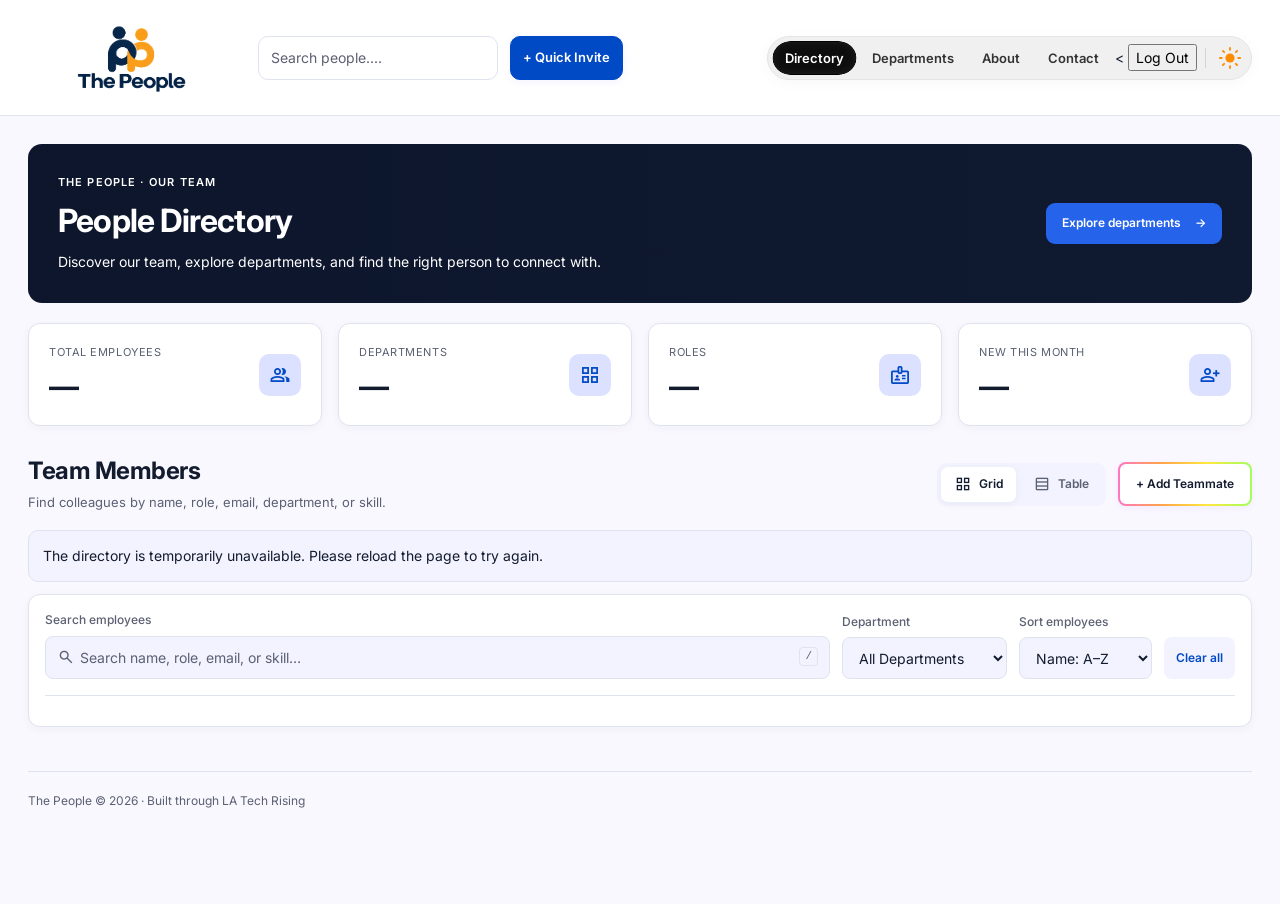
==== commit 8ab0acda: "Improve login and chat experience" ====
--- a/index.html
+++ b/index.html
@@ -61,6 +61,13 @@
         <a href="#Departments">Departments</a>
         <a href="#About">About</a>
         <a href="#Contact">Contact</a>
+        <<button
+    id="logout-button"
+    class="logout-button"
+    type="button"
+>
+    Log Out
+</button>
         <span class="liquid-divider" aria-hidden="true"></span>
         <button id="darkModeToggle" class="theme-changer" type="button" aria-label="Switch to dark mode"
           aria-pressed="false" title="Switch to dark mode"><svg class="changer-sun" viewBox="0 0 24 24"
@@ -344,6 +351,7 @@
   <script src="card-local-time.js?v=world-location-17"></script>
   <script src="departments-page.js?v=1"></script>
   <script src="directory.js?v=chat-profile-actions-20"></script>
+  <script src="directory-auth.js"></script>
   <script src="kinetic-text.js?v=kinetic-sentence-14"></script>
   <script src="liquid-navigation.js?v=liquid-nav-15"></script>
   <script src="guild.js?v=groups-1"></script>
--- a/directory.css
+++ b/directory.css
@@ -12,7 +12,7 @@
 .table-wrap{overflow-x:auto;border:1px solid var(--line);border-radius:12px;background:var(--panel)}.employee-table{border-collapse:collapse;width:100%;font-size:13px;min-width:720px;text-align:left}.employee-table th{padding:13px 16px;background:var(--soft);color:var(--muted);font-size:11px;letter-spacing:.04em;text-transform:uppercase;font-weight:600}.employee-table td{padding:14px 16px;border-top:1px solid var(--line);vertical-align:middle}.employee-table td:nth-child(4){min-width:170px}.table-person{display:flex;align-items:center;gap:10px;min-width:170px}.table-person .employee-avatar{width:38px;height:38px;font-size:12px}.table-person strong{font-size:13px;font-weight:600}.table-person p{font-size:12px;color:var(--muted);margin-top:3px}.employee-table .employee-email{color:var(--primary)}.table-actions{display:flex;gap:6px}
 .departments-section{margin-top:34px;padding:24px;border:1px solid var(--line);border-radius:14px;background:var(--panel)}.department-grid{display:grid;grid-template-columns:repeat(auto-fit,minmax(160px,220px));gap:12px}.department-card{display:flex;flex-direction:column;align-items:flex-start;gap:4px;min-width:0;padding:16px;background:var(--soft);color:var(--ink);border:1px solid transparent;border-radius:10px;text-align:left}.department-card:hover,.department-card.active{border-color:var(--primary)}.department-icon{width:26px;height:26px;color:var(--primary);margin-bottom:8px}.department-icon svg,.department-arrow svg,.member-chevron svg{display:block;width:100%;height:100%}.department-name{font-size:14px;font-weight:600}.department-count{font-size:12px;color:var(--muted)}.department-footer{width:100%;display:flex;align-items:center;justify-content:space-between;margin-top:12px}.department-faces{display:flex}.department-face{display:grid;place-items:center;overflow:hidden;width:26px;height:26px;border:2px solid var(--panel);border-radius:50%;margin-left:-6px;background:var(--primary-soft);color:var(--primary);font-size:9px}.department-face:first-child{margin-left:0}.department-face img{width:100%;height:100%;object-fit:cover}.department-arrow{width:20px;height:20px;color:var(--primary)}.department-members{margin-top:20px;padding-top:20px;border-top:1px solid var(--line)}.department-members-header{display:flex;align-items:center;justify-content:space-between;margin-bottom:14px}.department-members-close{border:0;border-radius:7px;padding:7px 12px;background:var(--soft);color:var(--ink)}.department-member-list{display:grid;gap:8px;list-style:none;margin:0;padding:0}.member-item{border:1px solid var(--line);border-radius:9px;overflow:hidden}.member-row{display:flex;align-items:center;width:100%;gap:12px;background:var(--soft);color:var(--ink);border:0;padding:12px;text-align:left}.member-avatar{display:grid;place-items:center;overflow:hidden;flex:0 0 40px;height:40px;border-radius:50%;background:var(--primary-soft);color:var(--primary);font-size:12px}.member-avatar img{width:100%;height:100%;object-fit:cover}.member-text{display:flex;flex:1;flex-direction:column}.member-name{font-weight:600}.member-title{font-size:12px;color:var(--muted)}.member-chevron{width:18px;height:18px;color:var(--muted)}.member-item.open .member-chevron{transform:rotate(180deg)}.member-details{padding:16px}.member-email{display:block;margin-bottom:12px;overflow-wrap:anywhere}.member-actions{display:flex;gap:8px;flex-wrap:wrap}.member-details .social-links{margin-top:12px}
 .about-contact-section{display:grid;grid-template-columns:1.2fr 1fr;gap:18px;margin-top:24px}.about-section,.contact-section{min-width:0;padding:24px;border-radius:12px;background:var(--panel);border:1px solid var(--line)}.eyebrow{font-size:10px;font-weight:600;letter-spacing:.09em;color:var(--primary);margin-bottom:9px}.about-contact-section h2{font-size:22px;margin-bottom:12px}.about-section>p:not(.eyebrow){color:var(--muted);line-height:1.8}.team-values{display:flex;flex-wrap:wrap;gap:8px;margin-top:20px}.team-values span{padding:6px 11px;border-radius:7px;background:var(--soft);font-size:12px;color:var(--muted)}dl{margin:0}dl>div{display:grid;grid-template-columns:75px minmax(0,1fr);gap:12px;margin-top:12px}dt{color:var(--muted);font-size:12px}dd{margin:0;overflow-wrap:anywhere}#site-footer{display:flex;justify-content:space-between;align-items:center;gap:16px;margin-top:28px;border-top:1px solid var(--line);padding:20px 0;color:var(--muted);font-size:12px}.footer-admin{display:inline-flex;align-items:center;gap:7px;padding:8px 14px;border:1px solid var(--line);border-radius:8px;background:var(--panel);color:var(--muted);text-decoration:none;font-weight:500}
-.profile-modal{position:fixed;inset:0;z-index:1000;display:grid;place-items:center;background:rgba(6,13,30,.62);padding:20px}.profile-modal-content{position:relative;width:min(680px,100%);max-height:90vh;overflow-y:auto;padding:28px;border-radius:16px;background:var(--panel);color:var(--ink);box-shadow:0 20px 70px rgba(0,0,0,.25)}.modal-close{position:absolute;top:12px;right:12px;display:grid;place-items:center;width:36px;height:36px;border:0;border-radius:8px;background:var(--soft);color:var(--ink);font-size:25px}.profile-header{display:flex;align-items:center;gap:18px;padding-right:28px;margin-bottom:24px}.profile-header .profile-avatar{width:76px;height:76px;font-size:22px}.profile-header h2{font-size:22px}.profile-header p{color:var(--muted);margin:5px 0 10px}.profile-tabs{display:flex;gap:6px;border-bottom:1px solid var(--line);margin-bottom:20px}.profile-tab{padding:10px 12px;border:0;border-bottom:3px solid transparent;background:transparent;color:var(--muted);font-size:13px}.profile-tab.active{border-color:var(--primary);color:var(--primary)}.profile-panel{min-height:100px;overflow-wrap:anywhere}.profile-bio{line-height:1.8;color:var(--muted)}.skills-heading{font-size:15px;margin-bottom:12px}.profile-panel .social-links{margin-top:16px}.back-to-top{position:fixed;bottom:20px;right:20px;display:none;place-items:center;width:42px;height:42px;border:1px solid var(--line);border-radius:50%;background:var(--panel);color:var(--primary);box-shadow:var(--shadow);font-size:20px;z-index:10}.back-to-top.show{display:grid}
+.profile-modal{position:fixed;inset:0;z-index:1000;display:grid;place-items:center;background:rgba(6,13,30,.62);padding:20px}.profile-modal-content{position:relative;width:min(680px,100%);max-height:90vh;overflow-y:auto;padding:28px;border-radius:16px;background:var(--panel);color:var(--ink);box-shadow:0 20px 70px rgba(0,0,0,.25)}.modal-close{position:absolute;top:12px;right:12px;display:grid;place-items:center;width:36px;height:36px;border:0;border-radius:8px;background:var(--soft);color:var(--ink);font-size:25px}.profile-header{background: linear-gradient(135deg, var(--primary-soft), var(--hero));display: flex;align-items:center:40px; margin: -35px;}.profile-header .profile-avatar{display:flex;font-size:22px;}.profile-header h2{font-size:22px}.profile-header p{color:var(--muted);margin:5px 0 10px}.profile-tabs{display:flex;gap:6px;border-bottom:1px solid var(--line);margin-bottom:20px}.profile-tab{padding:10px 12px;border:0;border-bottom:3px solid transparent;background:transparent;color:var(--muted);font-size:13px}.profile-tab.active{border-color:var(--primary);color:var(--primary)}.profile-panel{min-height:100px;overflow-wrap:anywhere}.profile-bio{line-height:1.8;color:var(--muted)}.skills-heading{font-size:15px;margin-bottom:12px}.profile-panel .social-links{margin-top:16px}.back-to-top{position:fixed;bottom:20px;right:20px;display:none;place-items:center;width:42px;height:42px;border:1px solid var(--line);border-radius:50%;background:var(--panel);color:var(--primary);box-shadow:var(--shadow);font-size:20px;z-index:10}.back-to-top.show{display:grid}
 @media(min-width:1450px){.employee-grid{grid-template-columns:repeat(4,minmax(0,1fr))}}
 @media(max-width:1100px){.employee-grid{grid-template-columns:repeat(3,minmax(0,1fr))}.brand-label{display:none}.header-container{gap:12px}.nav-links a{padding:7px}.logo{font-size:16px}}
 @media(max-width:850px){.employee-grid{grid-template-columns:repeat(2,minmax(0,1fr))}.statistics-section{grid-template-columns:repeat(2,minmax(0,1fr))}.header-container{flex-wrap:wrap;justify-content:space-between;padding:14px 20px}.menu-toggle{display:block;margin-left:auto}.nav-links{display:none;order:4;width:100%;margin:0;flex-wrap:wrap}.nav-links.open{display:flex}.hero-section{align-items:flex-start;flex-direction:column}.search-container{flex-wrap:wrap}.search-field{flex:1 1 100%}.filter-field{flex:1;min-width:130px}.search-container select{max-width:none}.about-contact-section{grid-template-columns:1fr}}
@@ -101,7 +101,7 @@
 
 /* Jacquese's expanded four-section layout is shown only after opening Profile. */
 .profile-modal-content.full-profile{width:min(960px,100%);padding:32px;max-height:90vh;max-height:90svh;overscroll-behavior:contain}
-.full-profile .profile-header{gap:24px;margin-bottom:8px;padding:0 36px 26px 0;border-bottom:1px solid var(--line)}
+.full-profile .profile-header{gap:24px;margin-bottom:8px;padding:30px 36px 26px 20px;border-bottom:1px solid var(--line)}
 .full-profile .profile-header .profile-avatar{width:112px;height:112px;flex:0 0 112px;font-size:32px}
 .full-profile .profile-header>div{min-width:0}
 .full-profile .profile-header h2{font-size:30px;line-height:1.2;overflow-wrap:anywhere}
